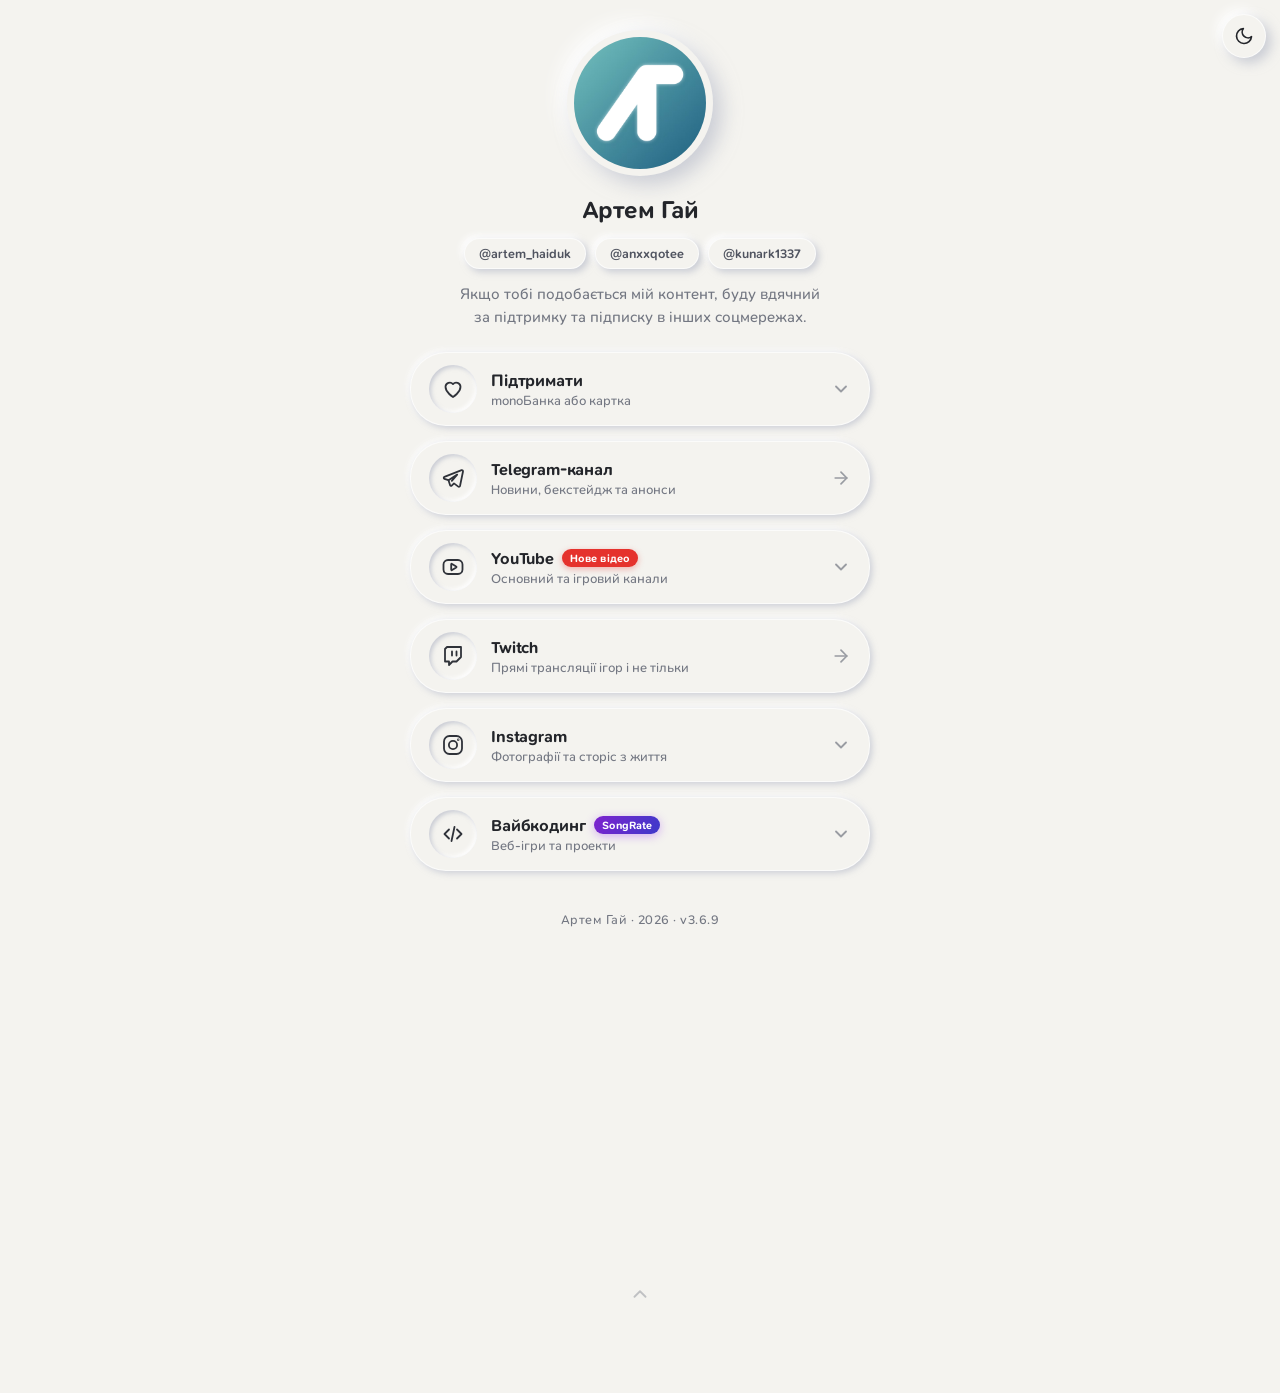
==== index.html @ 65841bfb "v3.6.9: on desktop the theme toggle sits fixed top-right (like the egg close button); HDR diagnostic" ====
<!DOCTYPE html>
<html lang="uk">
<head>
  <meta charset="UTF-8">
  <meta name="viewport" content="width=device-width, initial-scale=1.0, maximum-scale=1.0, user-scalable=no">
  <title>Артем Гай</title>
  <meta name="description" content="Відео, стріми, мемчики та вайбкодинг — YouTube, Telegram, Twitch та Instagram Артема Гая в одному місці.">
  <meta name="theme-color" content="#141517">
  <!-- Тема — до першого кадру: інакше браузер малює спершу системну тему, а потім плавно перемикає на очах -->
  <script>
    (function () {
      var r = document.documentElement, t = null;
      try { t = sessionStorage.getItem('user_manual_theme'); } catch (e) {}
      if (t !== 'light' && t !== 'dark' && t !== 'aqua') t = matchMedia('(prefers-color-scheme: dark)').matches ? 'dark' : 'light';
      r.setAttribute('data-theme', t);
      r.classList.add('is-preload');
      // Переходи між темами вмикаємо лише після перших кадрів
      addEventListener('load', function () { requestAnimationFrame(function () { requestAnimationFrame(function () { r.classList.remove('is-preload'); }); }); });
    })();
  </script>

  <!-- Передогляд посилання (Telegram, Discord, Viber, Facebook, X тощо) -->
  <meta property="og:type" content="website">
  <meta property="og:site_name" content="haiduk.top">
  <meta property="og:locale" content="uk_UA">
  <meta property="og:url" content="https://haiduk.top/">
  <meta property="og:title" content="Артем Гай">
  <meta property="og:description" content="Відео, стріми, мемчики та вайбкодинг — усі мої соцмережі в одному місці.">
  <meta property="og:image" content="https://haiduk.top/img/og-preview.jpg">
  <meta property="og:image:secure_url" content="https://haiduk.top/img/og-preview.jpg">
  <meta property="og:image:type" content="image/jpeg">
  <meta property="og:image:width" content="1200">
  <meta property="og:image:height" content="630">
  <meta property="og:image:alt" content="Артем Гай — YouTube, Telegram, Twitch, Instagram">
  <meta name="twitter:card" content="summary_large_image">
  <meta name="twitter:title" content="Артем Гай">
  <meta name="twitter:description" content="Відео, стріми, мемчики та вайбкодинг — усі мої соцмережі в одному місці.">
  <meta name="twitter:image" content="https://haiduk.top/img/og-preview.jpg">
  <link rel="canonical" href="https://haiduk.top/">
  <script type="application/ld+json">
  {
    "@context": "https://schema.org",
    "@type": "Person",
    "name": "Артем Гай",
    "alternateName": ["Artem Haiduk", "Кунарк", "kunark1337", "anxxqotee"],
    "url": "https://haiduk.top/",
    "image": "https://haiduk.top/img/og-preview.jpg",
    "sameAs": [
      "https://youtube.com/@artem_haiduk",
      "https://t.me/kunark1337",
      "https://twitch.tv/kunark1337",
      "https://instagram.com/anxxqotee999"
    ]
  }
  </script>
  <!-- Іконка на вкладці браузера (Favicon) -->
  <link rel="icon" type="image/png" href="img/favicon.png">
  <link rel="apple-touch-icon" href="img/favicon.png">
  <link rel="preload" href="fonts/sn-pro.woff2" as="font" type="font/woff2" crossorigin>

  <!-- Застосовуємо збережену тему ще до відмальовки, щоб не було "блимання" -->
  <script>
    (function () {
      try {
        var saved = sessionStorage.getItem('user_manual_theme');
        if (saved === 'light' || saved === 'dark' || saved === 'aqua') {
          document.documentElement.setAttribute('data-theme', saved);
        }
      } catch (e) {}
    })();
  </script>

  <style>
    /* Підключення шрифту */
    @font-face {
      font-family: 'SN Pro';
      src: url('fonts/sn-pro.woff2') format('woff2'), url('fonts/sn-pro.ttf') format('truetype');
      font-weight: 100 900;
      font-display: block;
    }

    @font-face {
      font-family: 'Caveat Duk';
      src: url('fonts/caveat-duk.woff2') format('woff2');
      font-weight: 600;
      font-display: block;
    }

    :root {
      /* Поверхні інтерфейсу пасхалки (у темі Aqua — непрозорі) */
      --egg-surface: var(--bg);
      --egg-pressed-bg: var(--text);
      --egg-pressed-fg: var(--bg);
      /* Плавні криві для всіх анімацій */
      --ease-smooth: cubic-bezier(0.22, 1, 0.36, 1);
      --ease-spring: cubic-bezier(0.34, 1.45, 0.64, 1);
      --ease-soft: cubic-bezier(0.4, 0, 0.2, 1);
      --bg: #f4f3ef;
      --text: #23252a;
      --subtext: #737782;
      --shadow-light: #ffffff;
      --shadow-dark: rgba(166, 171, 189, 0.55);
      --card-border: rgba(255, 255, 255, 0.7);
      --icon-bg: #eceae3;
      --icon-fill: #2f3239;
      --tag-bg: #f4f3ef;
      --tag-text: #505460;
      --sub-card-bg: #eceae3;
      --sub-card-hover: #ffffff;
      --copied-bg: #2b824c;
      --copied-text: #ffffff;
      --copied-badge-bg: rgba(255, 255, 255, 0.25);
    }

    @media (prefers-color-scheme: dark) {
      :root:not([data-theme="light"]):not([data-theme="aqua"]) {
        --bg: #141517;
        --text: #f0f1f4;
        --subtext: #8d929f;
        --shadow-light: rgba(255, 255, 255, 0.05);
        --shadow-dark: rgba(0, 0, 0, 0.85);
        --card-border: rgba(255, 255, 255, 0.04);
        --icon-bg: #1a1c1f;
        --icon-fill: #e6e8ee;
        --tag-bg: #141517;
        --tag-text: #a4a9b8;
        --sub-card-bg: #191b1e;
        --sub-card-hover: #22252a;
        --copied-bg: #1e6b3b;
        --copied-text: #ffffff;
        --copied-badge-bg: rgba(255, 255, 255, 0.2);
      }
    }

    [data-theme="dark"] {
      --bg: #141517;
      --text: #f0f1f4;
      --subtext: #8d929f;
      --shadow-light: rgba(255, 255, 255, 0.05);
      --shadow-dark: rgba(0, 0, 0, 0.85);
      --card-border: rgba(255, 255, 255, 0.04);
      --icon-bg: #1a1c1f;
      --icon-fill: #e6e8ee;
      --tag-bg: #141517;
      --tag-text: #a4a9b8;
      --sub-card-bg: #191b1e;
      --sub-card-hover: #22252a;
      --copied-bg: #1e6b3b;
      --copied-text: #ffffff;
      --copied-badge-bg: rgba(255, 255, 255, 0.2);
    }

    [data-theme="light"] {
      --bg: #f4f3ef;
      --text: #23252a;
      --subtext: #737782;
      --shadow-light: #ffffff;
      --shadow-dark: rgba(166, 171, 189, 0.55);
      --card-border: rgba(255, 255, 255, 0.7);
      --icon-bg: #eceae3;
      --icon-fill: #2f3239;
      --tag-bg: #f4f3ef;
      --tag-text: #505460;
      --sub-card-bg: #eceae3;
      --sub-card-hover: #ffffff;
      --copied-bg: #2b824c;
      --copied-text: #ffffff;
      --copied-badge-bg: rgba(255, 255, 255, 0.25);
    }

    /* Тема Aqua */
    [data-theme="aqua"] {
      --bg: transparent;
      --text: #ffffff;
      --subtext: rgba(255, 255, 255, 0.82);
      --shadow-light: rgba(255, 255, 255, 0.22);
      --shadow-dark: rgba(10, 32, 45, 0.55);
      --card-border: rgba(255, 255, 255, 0.35);
      --icon-bg: rgba(255, 255, 255, 0.16);
      --icon-fill: #ffffff;
      --tag-bg: rgba(255, 255, 255, 0.16);
      --tag-text: #ffffff;
      --sub-card-bg: rgba(255, 255, 255, 0.12);
      --sub-card-hover: rgba(255, 255, 255, 0.24);
      --copied-bg: #197278;
      --copied-text: #ffffff;
      --copied-badge-bg: rgba(255, 255, 255, 0.25);
      --egg-surface: rgba(18, 62, 84, 0.94);
      --egg-pressed-bg: #ffffff;
      --egg-pressed-fg: #16425b;
    }

    body {
      background-color: var(--bg);
      color: var(--text);
      font-family: 'SN Pro', -apple-system, BlinkMacSystemFont, "Segoe UI", Roboto, sans-serif;
      min-height: 100vh;
      display: flex;
      flex-direction: column;
      align-items: center;
      padding: 16px 18px 60px;
      overflow-x: hidden;
      position: relative;
    }

    /* Градієнт Aqua — окремий шар, що плавно проявляється (градієнт сам по собі не анімується) */
    body::before {
      content: "";
      position: fixed;
      top: -20vh;
      left: 0;
      right: 0;
      bottom: -20vh;
      z-index: -1;
      pointer-events: none;
      background: linear-gradient(135deg, #16425b 0%, #216383 38%, #3f8f97 70%, #71bfbc 100%);
      background-size: 260% 260%;
      animation: aquaGradientFlow 14s ease infinite alternate;
      opacity: 0;
      transition: opacity 0.7s cubic-bezier(0.25, 1, 0.5, 1);
    }

    [data-theme="aqua"] body {
      /* не прозорий — інакше на мить просвітить білий фон браузера */
      background-color: #1f5a74;
    }

    [data-theme="aqua"] body::before {
      opacity: 1;
      /* Без безкінечного переливання: воно змушувало перераховувати розмиття всіх карток щокадру */
      animation: none;
      background-position: 30% 40%;
    }

    /* ===== Aqua: Frosted Glass замість неоморфізму ===== */
    /* Подвійні "опуклі" тіні перетворюються на одну м'яку тінь під склом */
    [data-theme="aqua"] {
      --shadow-light: rgba(255, 255, 255, 0);
      --shadow-dark: rgba(6, 28, 46, 0.22);
      --glass-sheen: linear-gradient(160deg, rgba(255, 255, 255, 0.30) 0%, rgba(255, 255, 255, 0.10) 32%, rgba(255, 255, 255, 0.04) 62%, rgba(255, 255, 255, 0.14) 100%);
      --glass-rim: linear-gradient(155deg, rgba(255, 255, 255, 0.85) 0%, rgba(255, 255, 255, 0.18) 28%, rgba(255, 255, 255, 0.06) 55%, rgba(255, 255, 255, 0.22) 80%, rgba(255, 255, 255, 0.55) 100%);
    }

    /* Оптимізація: розмиття (найдорожча частина) — лише на зовнішніх елементах, один фільтр без saturate/brightness,
       менший радіус; дрібні елементи всередині карток — просто напівпрозорі (розмиття всередині розмиття дуже дороге) */
    [data-theme="aqua"] .link-card,
    [data-theme="aqua"] .theme-toggle,
    [data-theme="aqua"] .username-badge,
    [data-theme="aqua"] .nested-btn:not([class*="is-highlight"]),
    [data-theme="aqua"] .link-icon-box,
    [data-theme="aqua"] .nested-btn-badge {
      background-color: rgba(255, 255, 255, 0.10) !important;
      background-image: var(--glass-sheen);
      border-color: transparent !important;
      outline-color: transparent !important;
    }

    [data-theme="aqua"] .link-card,
    [data-theme="aqua"] .theme-toggle,
    [data-theme="aqua"] .username-badge {
      backdrop-filter: blur(12px);
      -webkit-backdrop-filter: blur(12px);
    }

    [data-theme="aqua"] .nested-btn-badge,
    [data-theme="aqua"] .nested-btn:not([class*="is-highlight"]) {
      background-color: rgba(255, 255, 255, 0.14) !important;
    }

    /* Іконка — того ж кольору, що й скло картки (форму дають лише тіні) */
    [data-theme="aqua"] .link-icon-box {
      background-color: transparent !important;
      background-image: none;
    }

    [data-theme="aqua"] .username-badge {
      position: relative;
    }

    /* Світлий обідок по краю скла: яскравий згори-зліва, гасне до середини, відблиск знизу-справа */
    [data-theme="aqua"] .link-card::after,
    [data-theme="aqua"] .theme-toggle::after,
    [data-theme="aqua"] .username-badge::after,
    [data-theme="aqua"] .nested-btn:not([class*="is-highlight"])::after,
    [data-theme="aqua"] .link-icon-box::after {
      content: "";
      position: absolute;
      inset: 0;
      border-radius: inherit;
      padding: 1.2px;
      background: var(--glass-rim);
      -webkit-mask: linear-gradient(#000 0 0) content-box, linear-gradient(#000 0 0);
      -webkit-mask-composite: xor;
      mask: linear-gradient(#000 0 0) content-box exclude, linear-gradient(#000 0 0);
      pointer-events: none;
      z-index: 2;
    }

    /* М'яке внутрішнє світіння скла */
    [data-theme="aqua"] .link-card {
      box-shadow:
        0 10px 30px -6px rgba(6, 28, 46, 0.35),
        inset 0 1px 12px rgba(255, 255, 255, 0.10) !important;
    }

    [data-theme="aqua"] .link-card.is-elevated,
    [data-theme="aqua"] .link-card.is-open {
      box-shadow:
        0 16px 38px -8px rgba(6, 28, 46, 0.45),
        inset 0 1px 16px rgba(255, 255, 255, 0.16) !important;
    }

    @media (hover: hover) and (pointer: fine) {
      [data-theme="aqua"] .link-card:hover {
        background-color: rgba(255, 255, 255, 0.14) !important;
      }
    }

    /* Зображення під градієнтом Aqua (35%) */
    .aqua-bg-image {
      position: fixed;
      top: -20vh;
      left: 0;
      right: 0;
      bottom: -20vh;
      z-index: -1;
      pointer-events: none;
      background-position: 62% center;   /* на телефоні в кадр потрапляє стіл з монітором */
      background-size: cover;
      background-repeat: no-repeat;
      opacity: 0;
      transition: opacity 0.7s cubic-bezier(0.25, 1, 0.5, 1);
      will-change: transform;
    }

    [data-theme="aqua"] .aqua-bg-image.is-loaded {
      opacity: 0.35;
    }

    /* Прибираємо підкладку навколо логотипу в темі Aqua */
    [data-theme="aqua"] .avatar-wrapper {
      background: transparent !important;
      box-shadow: none !important;
      border-color: transparent !important;
    }

    [data-theme="aqua"] .avatar-inner {
      background: transparent !important;
    }

    /* Підкладка аватарки змінюється в такт з колом і лого */
    .avatar-wrapper,
    .avatar-inner {
      transition:
        background-color 0.7s cubic-bezier(0.25, 1, 0.5, 1),
        border-color 0.7s cubic-bezier(0.25, 1, 0.5, 1),
        box-shadow 0.7s cubic-bezier(0.25, 1, 0.5, 1) !important;
    }

    @keyframes aquaGradientFlow {
      0% { background-position: 0% 20%; }
      50% { background-position: 100% 80%; }
      100% { background-position: 20% 100%; }
    }

    /* Поки сторінка вантажиться — без переходів кольорів/прозорості (анімації появи працюють як завжди) */
    .is-preload *,
    .is-preload *::before,
    .is-preload *::after {
      transition: none !important;
    }

    /* Числові змінні, які браузер уміє плавно анімувати (глибина іконок) */
    @property --ib-in { syntax: '<number>'; inherits: false; initial-value: 1; }
    @property --ib-out { syntax: '<number>'; inherits: false; initial-value: 0; }

    * {
      box-sizing: border-box;
      margin: 0;
      padding: 0;
      -webkit-tap-highlight-color: transparent;
    }

    /* Текст на сайті не виділяється — окрім нікнеймів */
    body {
      -webkit-user-select: none;
      user-select: none;
      -webkit-touch-callout: none;
    }

    .username-badge,
    .username-badge * {
      -webkit-user-select: text;
      user-select: text;
      -webkit-touch-callout: default;
    }

    body, 
    .theme-toggle, 
    .avatar-wrapper, 
    .avatar-inner, 
    .profile-title, 
    .username-badge, 
    .profile-desc, 
    .link-card, 
    .link-icon-box, 
    .link-icon-masked,
    .link-title, 
    .link-subtitle, 
    .link-arrow, 
    .nested-btn,
    .nested-btn-badge,
    .nested-btn-right,
    .footer {
      transition: 
        color 0.4s cubic-bezier(0.25, 1, 0.5, 1),
        background-color 0.4s cubic-bezier(0.25, 1, 0.5, 1),
        outline-color 0.4s cubic-bezier(0.25, 1, 0.5, 1),
        border-color 0.4s cubic-bezier(0.25, 1, 0.5, 1),
        box-shadow 0.4s cubic-bezier(0.25, 1, 0.5, 1);
    }

    button, input, select, textarea {
      font-family: inherit;
    }

    @media (hover: hover) and (pointer: fine) {
      /* Системний курсор (зокрема "рука" Windows) не показуємо ніде — є свій */
      *, *::before, *::after {
        cursor: none !important;
      }
    }

    #rayCanvas {
      position: fixed;
      top: 0;
      left: 0;
      width: 100vw;
      height: 100vh;
      pointer-events: none;
      z-index: 9999;
    }

    .container {
      width: 100%;
      max-width: 460px;
      display: flex;
      flex-direction: column;
      align-items: center;
      position: relative;
      padding-top: 6px;
      z-index: 2;
    }

    /* Поява блоків */
    .theme-toggle,
    .avatar-wrapper,
    .profile-title,
    .username-badge,
    .profile-desc,
    .link-item-wrapper,
    .footer {
      opacity: 0;
    }

    .container.ready .theme-toggle {
      animation: revealUp 0.8s cubic-bezier(0.16, 1, 0.3, 1) forwards;
      animation-delay: 0.05s;
    }

    .container.ready .avatar-wrapper {
      animation: revealZoom 0.9s cubic-bezier(0.16, 1, 0.3, 1) forwards;
      animation-delay: 0.15s;
    }

    .container.ready .profile-title {
      animation: revealUp 0.8s cubic-bezier(0.16, 1, 0.3, 1) forwards;
      animation-delay: 0.28s;
    }

    .container.ready .username-badge {
      animation: revealUp 0.8s cubic-bezier(0.16, 1, 0.3, 1) forwards;
      animation-delay: calc(0.34s + var(--i, 0) * 0.06s);
    }

    .container.ready .profile-desc {
      animation: revealUp 0.8s cubic-bezier(0.16, 1, 0.3, 1) forwards;
      animation-delay: 0.52s;
    }

    .container.ready .link-item-wrapper {
      animation: revealUp 0.8s cubic-bezier(0.16, 1, 0.3, 1) forwards;
      animation-delay: calc(0.58s + var(--i, 0) * 0.07s);
    }

    /* Aqua: скло не розмивається, поки предок напівпрозорий — тому з'являється сама картка,
       а не її обгортка (інакше матовість "вмикається" стрибком наприкінці появи) */
    [data-theme="aqua"] .link-item-wrapper,
    [data-theme="aqua"] .container.ready .link-item-wrapper {
      opacity: 1;
      animation: none;
    }

    [data-theme="aqua"] .link-card {
      opacity: 0;
    }

    [data-theme="aqua"] .container.ready .link-card {
      animation: glassReveal 0.8s cubic-bezier(0.16, 1, 0.3, 1) forwards;
      animation-delay: calc(0.58s + var(--i, 0) * 0.07s);
    }

    /* Після першої появи — анімації вимкнено (інакше зміна теми програє їх знову) */
    .container.intro-done .link-item-wrapper,
    .container.intro-done .link-card {
      opacity: 1 !important;
    }

    .container.intro-done .link-item-wrapper,
    body:not(.is-disco) .container.intro-done .link-card {
      animation: none !important;
      translate: none;
    }

    @keyframes glassReveal {
      from { opacity: 0; translate: 0 22px; }
      to { opacity: 1; translate: 0 0; }
    }

    .container.ready .footer {
      animation: revealUp 0.8s cubic-bezier(0.16, 1, 0.3, 1) forwards;
      animation-delay: 1.05s;
    }

    /* Після появи знімаємо анімацію, інакше вона "з'їдає" transform
       і ефект натискання (scale) на кнопках не працює */
    .container .is-revealed {
      opacity: 1 !important;
      animation: none !important;
    }

    /* Кнопка зміни теми */
    .theme-toggle {
      position: absolute;
      top: 6px;
      right: 4px;
      z-index: 10;
      background: var(--bg);
      border: 1px solid var(--card-border);
      outline: none;
      width: 42px;
      height: 42px;
      border-radius: 50%;
      display: flex;
      align-items: center;
      justify-content: center;
      color: var(--text);
      box-shadow: 
        5px 5px 12px var(--shadow-dark),
        -5px -5px 12px var(--shadow-light);
      transform: scale(1);
    }

    /* На ПК — у правому верхньому куті вікна, там само, де кнопка закриття пасхалки */
    @media (hover: hover) and (pointer: fine) {
      .theme-toggle {
        position: fixed;
        top: calc(14px + env(safe-area-inset-top, 0px));
        right: 14px;
        width: 44px;
        height: 44px;
      }
    }

    .theme-toggle:active {
      box-shadow: 
        inset 3px 3px 6px var(--shadow-dark),
        inset -3px -3px 6px var(--shadow-light) !important;
      transform: scale(0.96);
    }

    .theme-toggle svg {
      width: 20px;
      height: 20px;
      stroke: currentColor;
      fill: none;
      stroke-width: 2;
      stroke-linecap: round;
      stroke-linejoin: round;
    }

    /* Аватар */
    .avatar-wrapper {
      position: relative;
      width: 146px;
      height: 146px;
      border-radius: 50%;
      background: var(--bg);
      padding: 7px;
      box-shadow: 
        8px 8px 20px var(--shadow-dark),
        -8px -8px 20px var(--shadow-light);
      margin-top: 8px;
      margin-bottom: 18px;
      user-select: none;
      display: flex;
      align-items: center;
      justify-content: center;
    }

    .avatar-inner {
      width: 132px;
      height: 132px;
      border-radius: 50%;
      overflow: hidden;
      position: relative;
      background: var(--icon-bg);
      display: flex;
      align-items: center;
      justify-content: center;
    }

    .avatar-img {
      position: absolute;
      top: 0;
      left: 0;
      width: 100%;
      height: 100%;
      object-fit: cover;
      display: block;
      transform: none !important;
      will-change: opacity, filter;
    }

    /* Аватар зібраний з двох шарів: бірюзове коло + лого.
       Теми лише плавно міняють прозорість кола і колір лого — без накладання різних картинок. */
    .avatar-bg {
      z-index: 1;
      opacity: 1;
      transition: opacity 0.7s cubic-bezier(0.25, 1, 0.5, 1);
    }

    .avatar-mark {
      z-index: 2;
      filter: brightness(1);
      transition: filter 0.7s cubic-bezier(0.25, 1, 0.5, 1);
    }

    @media (prefers-color-scheme: dark) {
      :root:not([data-theme]) .avatar-mark { filter: brightness(0.1); }
    }

    :root[data-theme="dark"] .avatar-mark { filter: brightness(0.1); }
    :root[data-theme="aqua"] .avatar-bg { opacity: 0; }

    .avatar-placeholder-svg {
      width: 54px;
      height: 54px;
      stroke: var(--subtext);
      fill: none;
      stroke-width: 1.6;
    }

    /* Інфо профілю */
    .profile-info {
      text-align: center;
      margin-bottom: 24px;
      width: 100%;
      padding: 0 10px;
    }

    /* Для гостей з Telegram: синьою ручкою дописується "дук :)" */
    .profile-title .ink-anchor {
      position: relative;
      display: inline-block;
    }

    .ink-note {
      position: absolute;
      left: 100%;
      top: 50%;
      overflow: visible;
      pointer-events: none;
      transform: translate(1px, -46%) rotate(-5deg);
      transform-origin: left center;
      --ink: #1e4fd8;
    }

    [data-theme="dark"] .ink-note { --ink: #5b86ff; }
    [data-theme="aqua"] .ink-note { --ink: #0b2a9e; }

    .ink-note text {
      font-family: 'Caveat Duk', cursive;
      font-weight: 600;
      fill: var(--ink);
    }

    .ink-note .ink-stroke {
      fill: none;
      stroke: #fff;
      stroke-linecap: round;
      stroke-dasharray: 1;
      stroke-dashoffset: 1;
      visibility: hidden;
      animation: inkStroke var(--d, 200ms) cubic-bezier(0.45, 0.05, 0.4, 1) forwards;
    }

    @keyframes inkStroke {
      from { stroke-dashoffset: 1; visibility: visible; }
      to { stroke-dashoffset: 0; visibility: visible; }
    }

    .profile-title {
      font-size: 1.5rem;
      font-weight: 700;
      letter-spacing: -0.02em;
      margin-bottom: 12px;
    }

    .usernames-group {
      display: flex;
      justify-content: center;
      align-items: center;
      flex-wrap: wrap;
      gap: 9px;
      margin-bottom: 14px;
    }

    .username-badge {
      display: inline-flex;
      align-items: center;
      gap: 6px;
      font-size: 0.8rem;
      font-weight: 600;
      color: var(--tag-text);
      background: var(--tag-bg);
      text-decoration: none;
      padding: 6px 14px;
      border-radius: 9999px;
      border: 1px solid var(--card-border);
      box-shadow: 
        3px 3px 7px var(--shadow-dark),
        -3px -3px 7px var(--shadow-light);
    }

    .username-badge,
    .theme-toggle {
      transition: 
        transform 0.6s var(--ease-spring),
        box-shadow 0.6s var(--ease-smooth),
        color 0.4s var(--ease-soft),
        background-color 0.4s var(--ease-soft),
        border-color 0.4s var(--ease-soft);
    }

    .theme-toggle svg {
      transition: transform 0.7s var(--ease-spring);
    }

    @media (hover: hover) and (pointer: fine) {
      .username-badge:hover {
        transform: translateY(-2px);
        box-shadow: 
          5px 6px 12px var(--shadow-dark),
          -4px -4px 10px var(--shadow-light);
      }
      .theme-toggle:hover {
        transform: translateY(-2px);
      }
      .theme-toggle:hover svg {
        transform: rotate(-18deg) scale(1.08);
      }
    }

    .username-badge:active {
      transform: scale(0.96);
      box-shadow: 
        inset 2px 2px 4px var(--shadow-dark),
        inset -2px -2px 4px var(--shadow-light) !important;
    }

    .profile-desc {
      font-size: 0.94rem;
      font-weight: 400;
      line-height: 1.5;
      color: var(--subtext);
      max-width: 360px;
      margin: 0 auto;
    }

    /* Список кнопок */
    .links-list {
      width: 100%;
      display: flex;
      flex-direction: column;
      gap: 15px;
    }

    .link-item-wrapper {
      width: 100%;
    }

    /* ОСНОВНА КНОПКА */
    .link-card {
      width: 100%;
      display: flex;
      flex-direction: column;
      padding: 12px 18px;
      border-radius: 36px;
      background: var(--bg);
      text-decoration: none;
      color: inherit;
      position: relative;
      border: 1px solid var(--card-border);
      user-select: none;
      overflow: hidden;
      transform: translate3d(0, 0, 0);
      backface-visibility: hidden;
      
      box-shadow: 
        2px 2px 6px var(--shadow-dark),
        -2px -2px 6px var(--shadow-light);

      transition: 
        transform 0.7s var(--ease-smooth),
        box-shadow 0.7s var(--ease-smooth),
        border-color 0.6s var(--ease-soft),
        background-color 0.6s var(--ease-soft);
      will-change: transform, box-shadow;
    }

    /* Натискання — м'яке "втискання" картки */
    .link-card:not(.is-open):active,
    .link-card.is-open .link-main-row:active .link-icon-box {
      transition-duration: 0.18s;
    }

    .link-card:not(.is-open):active {
      transform: translateY(0) scale(0.985) !important;
      box-shadow: 
        1px 1px 3px var(--shadow-dark),
        -1px -1px 3px var(--shadow-light) !important;
    }

    .link-main-row {
      width: 100%;
      display: flex;
      align-items: center;
      outline: none;
    }

    .link-card:focus-visible,
    .link-main-row:focus-visible,
    .nested-btn:focus-visible,
    .username-badge:focus-visible,
    .theme-toggle:focus-visible,
    .insta-preview-card:focus-visible {
      outline: 2px solid var(--subtext);
      outline-offset: 3px;
    }

    .link-icon-box {
      width: 48px;
      height: 48px;
      min-width: 48px;
      border-radius: 50%;
      background: var(--bg);   /* той самий колір, що й у кнопки — іконка "видавлена" з неї */
      display: flex;
      align-items: center;
      justify-content: center;
      margin-right: 14px;
      position: relative;
      overflow: hidden;
      transform: translate3d(0, 0, 0) scale(1);

      /* Глибина іконки — дві окремі величини: --ib-in (наскільки втиснута) і --ib-out (наскільки висунута).
         Вони змінюються ПО ЧЕРЗІ: спершу зникає ямка, кнопка стає врівень, і лише тоді з'являється випуклість
         (а при поверненні — навпаки). */
      --ib-in: 1;
      --ib-out: 0;
      box-shadow:
        inset calc(2px * var(--ib-in)) calc(2px * var(--ib-in)) calc(4px * var(--ib-in)) var(--shadow-dark),
        inset calc(-2px * var(--ib-in)) calc(-2px * var(--ib-in)) calc(4px * var(--ib-in)) var(--shadow-light),
        calc(3px * var(--ib-out)) calc(4px * var(--ib-out)) calc(9px * var(--ib-out)) var(--shadow-dark),
        calc(-3px * var(--ib-out)) calc(-3px * var(--ib-out)) calc(8px * var(--ib-out)) var(--shadow-light);
      /* Без збільшення: випуклість дають лише тіні */
      transform: translate3d(0, 0, 0);

      /* Повернення: спершу ховається випуклість, потім проступає ямка */
      transition:
        --ib-out 0.12s cubic-bezier(0.55, 0, 1, 0.45),
        --ib-in 0.14s cubic-bezier(0, 0.55, 0.45, 1) 0.12s,
        background-color 0.6s var(--ease-soft);
      will-change: transform, box-shadow;
    }

    .link-icon-masked {
      width: 24px;
      height: 24px;
      background-color: var(--icon-fill);
      -webkit-mask-size: contain;
      mask-size: contain;
      -webkit-mask-position: center;
      mask-position: center;
      -webkit-mask-repeat: no-repeat;
      mask-repeat: no-repeat;
      display: block;
      transform: translate3d(0, 0, 0);
      transition: 
        transform 0.8s var(--ease-spring),
        background-color 0.6s var(--ease-soft);
    }

    .link-content {
      display: flex;
      flex-direction: column;
      flex-grow: 1;
      min-width: 0;
    }

    .link-title {
      font-size: 1.02rem;
      font-weight: 700;
      color: var(--text);
      white-space: nowrap;
      overflow: hidden;
      text-overflow: ellipsis;
      letter-spacing: -0.01em;
    }

    .link-subtitle {
      font-size: 0.82rem;
      font-weight: 400;
      color: var(--subtext);
      margin-top: 1px;
      white-space: nowrap;
      overflow: hidden;
      text-overflow: ellipsis;
    }

    .link-arrow {
      width: 20px;
      height: 20px;
      margin-left: 10px;
      color: var(--subtext);
      opacity: 0.7;
      transition: transform 0.7s var(--ease-spring), opacity 0.5s var(--ease-soft), color 0.6s var(--ease-soft);
      flex-shrink: 0;
    }

    /* Випуклий стан на телефоні під час гортання */
    .link-card.is-elevated {
      transform: translateY(-2px);
      border-color: rgba(255, 255, 255, 0.25);
      box-shadow: 
        9px 11px 24px var(--shadow-dark),
        -9px -11px 24px var(--shadow-light);
    }

    .link-card.is-elevated .link-icon-masked {
      transform: scale(1.08) rotate(-6deg);
    }

    .link-card.is-elevated .link-icon-box {
      --ib-in: 0;
      --ib-out: 1;
      /* Виринання: спершу зникає ямка, потім з'являється випуклість */
      transition:
        --ib-in 0.12s cubic-bezier(0.55, 0, 1, 0.45),
        --ib-out 0.14s cubic-bezier(0, 0.55, 0.45, 1) 0.12s,
        background-color 0.6s var(--ease-soft);
    }

    .link-card.is-elevated .link-arrow {
      opacity: 1;
      transform: translateX(3px);
    }

    .link-card.is-elevated .link-subtitle {
      color: var(--text);
    }

    /* Hover на ПК */
    @media (hover: hover) and (pointer: fine) {
      .link-card:not(.is-open):hover {
        transform: translateY(-3px);
        border-color: rgba(255, 255, 255, 0.25);
        box-shadow: 
          8px 10px 22px var(--shadow-dark),
          -8px -10px 22px var(--shadow-light);
      }
      .link-card:not(.is-open):hover .link-icon-masked {
        transform: scale(1.1) rotate(-7deg);
      }
      .link-card:hover .link-subtitle {
        color: var(--text);
      }
      .link-card:not(.is-open):hover .link-icon-box {
        --ib-in: 0;
        --ib-out: 1;
        transition:
          --ib-in 0.12s cubic-bezier(0.55, 0, 1, 0.45),
          --ib-out 0.14s cubic-bezier(0, 0.55, 0.45, 1) 0.12s,
          background-color 0.6s var(--ease-soft);
      }
      .link-card:not(.is-open):hover .link-arrow {
        opacity: 1;
        transform: translateX(3px);
      }
    }

    /* Стан розкритої кнопки */
    .link-card.is-open {
      border-color: rgba(255, 255, 255, 0.28);
      box-shadow: 
        7px 9px 20px var(--shadow-dark),
        -7px -9px 20px var(--shadow-light);
      transform: translateY(-1px);
    }


    .link-card.is-open .link-arrow {
      transform: rotate(180deg) !important;
      opacity: 1;
    }

    /* ВНУТРІШНІЙ БЛОК */
    .inner-tray {
      display: grid;
      grid-template-rows: 0fr;
      transition: grid-template-rows 0.6s var(--ease-smooth);
      width: 100%;
      transform: translate3d(0, 0, 0);
      backface-visibility: hidden;
      will-change: grid-template-rows;
    }

    .link-card.is-open .inner-tray {
      grid-template-rows: 1fr;
    }

    .inner-tray-content {
      overflow: hidden;
      display: flex;
      flex-direction: column;
      gap: 10px;
      padding: 0 10px;
      transition: padding-top 0.6s var(--ease-smooth), padding-bottom 0.6s var(--ease-smooth);
      transform: translate3d(0, 0, 0);
      backface-visibility: hidden;
    }

    .link-card.is-open .inner-tray-content {
      padding: 14px 10px 14px;
    }

    /* Кнопки не стискаються, поки картка розкривається (інакше підсвічена з overflow:hidden сплющується) */
    .inner-tray-content > * {
      flex-shrink: 0;
    }

    /* МЕНШІ КНОПКИ */
    .nested-btn {
      width: 100%;
      display: flex;
      align-items: center;
      justify-content: space-between;
      gap: 10px;
      padding: 10px 16px;
      border-radius: 20px;
      background-color: var(--sub-card-bg);
      border: none !important;
      outline: 1px solid var(--card-border);
      outline-offset: -1px;
      color: var(--text);
      text-decoration: none;
      font-size: 0.88rem;
      font-weight: 600;
      transform: translate3d(0, -10px, 0);
      backface-visibility: hidden;
      will-change: transform, opacity;
      
      box-shadow: 
        2px 2px 5px var(--shadow-dark),
        -2px -2px 5px var(--shadow-light);

      opacity: 0;
      transition: 
        transform 0.55s var(--ease-smooth),
        opacity 0.4s var(--ease-soft),
        background-color 0.4s var(--ease-soft),
        outline-color 0.4s var(--ease-soft),
        box-shadow 0.5s var(--ease-smooth) !important;
    }

    .link-card.is-open .nested-btn {
      opacity: 1;
      transform: translate3d(0, 0, 0);
      transition-delay: calc(0.06s + var(--n, 0) * 0.06s), calc(0.06s + var(--n, 0) * 0.06s), 0s, 0s, 0s !important;
    }

    @media (hover: hover) and (pointer: fine) {
      .nested-btn:hover {
        transform: translate3d(0, -2px, 0) !important;
        transition-delay: 0s !important;
        background-color: var(--sub-card-hover) !important;
        outline-color: rgba(255, 255, 255, 0.45);
        box-shadow: 
          3px 4px 10px var(--shadow-dark),
          -3px -4px 10px var(--shadow-light) !important;
      }
      .nested-btn:hover .nested-btn-right {
        color: var(--text);
      }
      .nested-btn:hover .nested-btn-badge {
        outline-color: rgba(255, 255, 255, 0.5);
      }
    }

    .nested-btn:active {
      transform: translate3d(0, 0, 0) scale(0.98) !important;
      outline-color: var(--card-border);
      box-shadow: 
        inset 2px 2px 5px var(--shadow-dark),
        inset -2px -2px 5px var(--shadow-light) !important;
      transition: transform 0.15s var(--ease-soft), box-shadow 0.15s var(--ease-soft) !important;
    }

    .nested-action-icon {
      transition: transform 0.5s var(--ease-spring), stroke 0.3s ease;
    }

    @media (hover: hover) and (pointer: fine) {
      .nested-btn:hover .nested-action-icon {
        transform: translate(2px, -2px);
      }
    }

    .nested-btn-left {
      display: flex;
      align-items: center;
      gap: 8px;
    }

    .nested-btn-badge {
      font-size: 0.72rem;
      padding: 2px 7px;
      border-radius: 10px;
      background-color: var(--tag-bg);
      color: var(--subtext);
      font-weight: 500;
      border: none !important;
      outline: 1px solid var(--card-border);
      outline-offset: -1px;
      transition: outline-color 0.3s ease, color 0.3s ease, background-color 0.3s ease;
    }

    /* Плашка "Нове відео" */
    .link-title-row {
      display: flex;
      align-items: center;
      gap: 8px;
      min-width: 0;
    }

    .new-pill {
      flex-shrink: 0;
      font-size: 0.68rem;
      font-weight: 700;
      line-height: 1;
      padding: 4px 8px;
      border-radius: 10px;
      background-color: #e5322d;
      color: #ffffff;
      letter-spacing: 0.01em;
      white-space: nowrap;
      box-shadow: 0 2px 6px rgba(229, 50, 45, 0.35);
      transition: opacity 0.4s var(--ease-soft), transform 0.6s var(--ease-spring);
      animation: pillGlow 2.6s var(--ease-soft) infinite;
    }

    @keyframes pillGlow {
      0%, 100% { box-shadow: 0 2px 6px rgba(229, 50, 45, 0.35), 0 0 0 0 rgba(229, 50, 45, 0.35); }
      50% { box-shadow: 0 2px 6px rgba(229, 50, 45, 0.35), 0 0 0 5px rgba(229, 50, 45, 0); }
    }

    .link-card .nested-btn .new-pill {
      transform: scale(0.6);
      opacity: 0;
    }

    .link-card.is-open .nested-btn .new-pill {
      transform: scale(1);
      opacity: 1;
      transition-delay: 0.25s;
    }

    /* Всередині — стікер у куті кнопки, щоб не ламати рядок */
    .nested-btn {
      position: relative;
    }

    .nested-btn .new-pill {
      position: absolute;
      top: -7px;
      right: 14px;
      font-size: 0.64rem;
      padding: 3px 7px;
    }

    /* Фіолетова плашка (SongRate) — градієнт, що переливається */
    .new-pill.is-purple {
      background: linear-gradient(120deg, #7e22ce, #4338ca, #a21caf, #7e22ce);
      background-size: 300% 100%;
      box-shadow: 0 2px 10px rgba(168, 85, 247, 0.45);
      animation: purpleFlow 4s linear infinite, purpleGlow 2.6s var(--ease-soft) infinite;
    }

    @keyframes purpleFlow {
      to { background-position: 300% 0; }
    }

    @keyframes purpleGlow {
      0%, 100% { box-shadow: 0 2px 10px rgba(168, 85, 247, 0.45), 0 0 0 0 rgba(168, 85, 247, 0.4); }
      50% { box-shadow: 0 2px 10px rgba(168, 85, 247, 0.45), 0 0 0 5px rgba(168, 85, 247, 0); }
    }

    /* Підсвічена кнопка у відкритій картці (SongRate — фіолетова, Основний канал — червона).
       Світіння компактне, щоб уміщалося у відступи картки і не обрізалось. */
    .nested-btn.is-highlight-purple {
      --hl-1: rgba(107, 33, 168, 0.88);
      --hl-2: rgba(55, 48, 163, 0.86);
      --hl-3: rgba(134, 25, 143, 0.88);
      --hl-line: rgba(192, 132, 252, 0.8);
      --hl-glow: rgba(168, 85, 247, 0.7);
    }

    .nested-btn.is-highlight-red {
      --hl-1: rgba(153, 27, 27, 0.88);
      --hl-2: rgba(159, 18, 57, 0.86);
      --hl-3: rgba(154, 52, 18, 0.88);
      --hl-line: rgba(252, 165, 165, 0.8);
      --hl-glow: rgba(239, 68, 68, 0.7);
    }

    .nested-btn.is-highlight-purple,
    .nested-btn.is-highlight-red {
      position: relative;
      isolation: isolate;
      overflow: hidden;
    }

    .nested-btn.is-highlight-purple::before,
    .nested-btn.is-highlight-red::before {
      content: "";
      position: absolute;
      inset: 0;
      z-index: -1;
      border-radius: inherit;
      background: linear-gradient(120deg, var(--hl-1), var(--hl-2), var(--hl-3), var(--hl-1));
      background-size: 300% 100%;
      opacity: 0;
      /* З'являється разом з самою кнопкою (та сама затримка і тривалість), а не окремим кроком */
      transition: opacity 0.55s var(--ease-smooth);
      animation: purpleFlow 5s linear infinite;
    }

    .link-card.is-open .nested-btn.is-highlight-purple::before,
    .link-card.is-open .nested-btn.is-highlight-red::before {
      transition-delay: calc(0.06s + var(--n, 0) * 0.06s);
    }

    .link-card.is-open .nested-btn.is-highlight-purple::before,
    .link-card.is-open .nested-btn.is-highlight-red::before {
      opacity: 1;
    }

    .link-card.is-open .nested-btn.is-highlight-purple,
    .link-card.is-open .nested-btn.is-highlight-red {
      outline-color: var(--hl-line) !important;
      color: #fff;
      animation: hlGlow 2.8s var(--ease-soft) 0.6s infinite;
    }

    .link-card.is-open .nested-btn.is-highlight-purple .nested-btn-badge,
    .link-card.is-open .nested-btn.is-highlight-red .nested-btn-badge {
      background-color: rgba(255, 255, 255, 0.18);
      color: #fff;
      outline-color: rgba(255, 255, 255, 0.35);
    }

    .link-card.is-open .nested-btn.is-highlight-purple .nested-btn-right,
    .link-card.is-open .nested-btn.is-highlight-red .nested-btn-right {
      color: rgba(255, 255, 255, 0.9);
    }

    /* Зовнішнє сяйво не ширше ~8px (вміщається у відступ), плюс внутрішнє */
    @keyframes hlGlow {
      0%, 100% { box-shadow: 0 0 6px -1px var(--hl-glow), inset 0 0 10px rgba(255, 255, 255, 0.06); }
      50% { box-shadow: 0 0 10px 0 var(--hl-glow), inset 0 0 18px rgba(255, 255, 255, 0.16); }
    }

    /* На закритій картці плашка видна, при відкритті переїжджає всередину */
    .link-card.is-open .link-main-row .new-pill {
      opacity: 0;
      transform: scale(0.85);
    }

    .nested-btn-right {
      font-size: 0.78rem;
      color: var(--subtext);
      display: flex;
      align-items: center;
      gap: 6px;
      transition: color 0.3s ease;
    }

    .nested-action-icon {
      width: 14px;
      height: 14px;
      stroke: currentColor;
      fill: none;
      stroke-width: 2;
      stroke-linecap: round;
      stroke-linejoin: round;
      flex-shrink: 0;
      display: inline-block;
      vertical-align: middle;
    }

    /* Стан скопійовано */
    .nested-btn.copied {
      background-color: var(--copied-bg) !important;
      color: var(--copied-text) !important;
      outline-color: transparent !important;
      box-shadow: 2px 2px 6px var(--shadow-dark) !important;
    }

    .nested-btn.copied .nested-btn-badge {
      background-color: var(--copied-badge-bg) !important;
      color: #ffffff !important;
      outline-color: rgba(255, 255, 255, 0.3) !important;
    }

    .nested-btn.copied .nested-btn-right {
      color: #ffffff !important;
    }

    .nested-btn.copied .nested-action-icon {
      stroke: #ffffff !important;
    }

    /* Галерея Instagram: без обрізання тіней та підйому */
    .insta-gallery-grid {
      display: grid;
      grid-template-columns: repeat(3, 1fr);
      gap: 10px;
      width: 100%;
      padding: 4px 6px 8px; /* Запас для вільного розсіювання тіней */
      box-sizing: border-box;
    }

    .insta-preview-card {
      position: relative;
      aspect-ratio: 1 / 1;
      border-radius: 18px;
      overflow: hidden;
      background: var(--sub-card-bg);
      border: 1px solid var(--card-border);
      box-shadow: 
        2px 2px 6px var(--shadow-dark),
        -2px -2px 6px var(--shadow-light);
      display: block;
      text-decoration: none;
      transform: translate3d(0, -6px, 0);
      opacity: 0;
      transition: 
        transform 0.6s var(--ease-smooth),
        box-shadow 0.6s var(--ease-smooth),
        border-color 0.5s var(--ease-soft),
        opacity 0.45s var(--ease-soft);
    }

    .link-card.is-open .insta-preview-card {
      transform: translate3d(0, 0, 0);
      opacity: 1;
    }

    .link-card.is-open .insta-preview-card:nth-child(1) { transition-delay: 0.06s; }
    .link-card.is-open .insta-preview-card:nth-child(2) { transition-delay: 0.12s; }
    .link-card.is-open .insta-preview-card:nth-child(3) { transition-delay: 0.18s; }
    .link-card.is-open .insta-preview-card:hover { transition-delay: 0s; }

    .insta-preview-img {
      width: 100%;
      height: 100%;
      object-fit: cover;
      display: block;
      transition: transform 0.9s var(--ease-smooth);
      color-interpolation-filters: sRGB;
    }

    @media (hover: hover) and (pointer: fine) {
      .insta-preview-card:hover {
        transform: translate3d(0, -2px, 0) !important;
        border-color: rgba(255, 255, 255, 0.5) !important;
        box-shadow: 
          3px 5px 12px var(--shadow-dark),
          -3px -5px 12px var(--shadow-light) !important;
      }
      .insta-preview-card:hover .insta-preview-img {
        transform: scale(1.08);
      }
    }

    .insta-profile-btn {
      width: 100%;
      margin-top: 2px;
    }

    .footer {
      margin-top: 40px;
      font-size: 0.8rem;
      color: var(--subtext);
      letter-spacing: 0.04em;
      text-align: center;
    }

    /* ПАСХАЛКА: потягни пальцем угору в самому низу сторінки */
    .easter-spacer {
      width: 100%;
      min-height: 45vh;
      display: flex;
      align-items: flex-end;
      justify-content: center;
      padding-bottom: calc(28px + env(safe-area-inset-bottom, 0px));
      pointer-events: none;
      user-select: none;
    }

    /* Ледь помітна стрілочка-підказка без тексту */
    .easter-chevron {
      width: 22px;
      height: 22px;
      stroke: var(--subtext);
      fill: none;
      stroke-width: 2;
      stroke-linecap: round;
      stroke-linejoin: round;
      opacity: 0.4;
      animation: chevronNudge 2.4s var(--ease-soft) infinite;
    }

    @keyframes chevronNudge {
      0%, 60%, 100% { transform: translateY(0); }
      30% { transform: translateY(-6px); }
    }

    /* Кільце прогресу — фіксоване, тож сторінка під ним не смикається */
    .pull-ring {
      position: fixed;
      left: 50%;
      bottom: calc(36px + env(safe-area-inset-bottom, 0px));
      width: 68px;
      height: 68px;
      margin-left: -34px;
      border-radius: 50%;
      background: var(--egg-surface);
      box-shadow: 
        5px 5px 14px var(--shadow-dark),
        -5px -5px 14px var(--shadow-light);
      display: flex;
      align-items: center;
      justify-content: center;
      z-index: 50;
      pointer-events: none;
      opacity: 0;
      transform: translateY(30px) scale(0.6);
      transition: opacity 0.35s var(--ease-soft), transform 0.5s var(--ease-spring);
    }

    .pull-ring.is-dragging {
      transition: none;
    }

    .pull-ring-svg {
      position: absolute;
      inset: 0;
      width: 100%;
      height: 100%;
      transform: rotate(-90deg);
    }

    .pull-ring-track {
      fill: none;
      stroke: var(--subtext);
      stroke-width: 2.2;
      stroke-dasharray: 3 5;
      stroke-linecap: round;
      opacity: 0.55;
    }

    .pull-ring-fill {
      fill: none;
      stroke: var(--text);
      stroke-width: 3.2;
      stroke-linecap: round;
    }

    .pull-ring-arrow {
      width: 22px;
      height: 22px;
      stroke: var(--text);
      fill: none;
      stroke-width: 2.2;
      stroke-linecap: round;
      stroke-linejoin: round;
      position: relative;
    }

    .pull-ring.is-done {
      animation: ringPop 0.45s var(--ease-spring) forwards;
    }

    @keyframes ringPop {
      0%   { opacity: 1; transform: scale(1); }
      40%  { opacity: 1; transform: scale(1.25); }
      100% { opacity: 0; transform: scale(0.4); }
    }

    /* Шар з картинкою поверх сторінки */
    .easter-overlay {
      position: fixed;
      inset: 0;
      z-index: 9000;
      display: flex;
      align-items: center;
      justify-content: center;
      padding: 24px 18px;
      background: rgba(0, 0, 0, 0.45);
      backdrop-filter: blur(10px);
      -webkit-backdrop-filter: blur(10px);
      opacity: 0;
      visibility: hidden;
      transition: opacity 0.35s var(--ease-soft), visibility 0s linear 0.35s;
    }

    .easter-overlay.is-open {
      opacity: 1;
      visibility: visible;
      transition: opacity 0.35s var(--ease-soft), visibility 0s;
    }

    .easter-overlay {
      flex-direction: column;
      gap: 22px;
    }

    /* Бульбашка з фразою з тг-каналу */
    .easter-quote {
      position: relative;
      max-width: min(420px, 100%);
      min-height: 1px;
      padding: 12px 18px;
      border-radius: 22px;
      background: var(--egg-surface);
      color: var(--text);
      font-size: 1rem;
      font-weight: 700;
      line-height: 1.35;
      text-align: center;
      overflow-wrap: anywhere;
      border: 1px solid var(--card-border);
      box-shadow: 
        6px 8px 20px rgba(0, 0, 0, 0.35),
        -3px -3px 10px var(--shadow-light);
      opacity: 0;
      transform: translateY(14px) scale(0.6);
      transform-origin: 50% 100%;
      transition: opacity 0.25s var(--ease-soft), transform 0.3s var(--ease-smooth);
      pointer-events: none;
      z-index: 3;
    }

    [data-theme="aqua"] .easter-quote,
    [data-theme="aqua"] .egg3d-toggle,
    [data-theme="aqua"] .egg-trophies-card,
    [data-theme="aqua"] .egg-toast {
      backdrop-filter: blur(14px);
      -webkit-backdrop-filter: blur(14px);
    }

    /* Хвостик бульбашки */
    .easter-quote::after {
      content: "";
      position: absolute;
      left: 50%;
      bottom: -8px;
      width: 16px;
      height: 16px;
      margin-left: -8px;
      background: var(--egg-surface);
      border-right: 1px solid var(--card-border);
      border-bottom: 1px solid var(--card-border);
      transform: rotate(45deg);
      border-bottom-right-radius: 4px;
    }

    .easter-quote.is-shown {
      opacity: 1;
      animation: quotePop 0.55s var(--ease-spring) both;
    }

    @keyframes quotePop {
      0%   { opacity: 0; transform: translateY(14px) scale(0.5, 0.3); }
      45%  { opacity: 1; transform: translateY(-4px) scale(1.12, 0.9); }
      70%  { transform: translateY(0) scale(0.95, 1.06); }
      100% { opacity: 1; transform: translateY(0) scale(1); }
    }

    /* ===== 3D-РЕЖИМ ПАСХАЛКИ ===== */
    /* 3D-режим (WebGL): полотно на весь екран під фразою та кнопкою */
    .egg3d-canvas {
      position: fixed;
      inset: 0;
      width: 100vw;
      height: 100vh;
      z-index: 1;
      opacity: 0;
      visibility: hidden;
      touch-action: none;
      transition: opacity 0.3s var(--ease-soft), visibility 0s linear 0.3s;
    }

    .easter-overlay.is-3d .egg3d-canvas {
      opacity: 1;
      visibility: visible;
      transition: opacity 0.3s var(--ease-soft), visibility 0s;
    }

    .easter-overlay.is-3d .easter-bounce {
      visibility: hidden;
    }

    .egg3d-toggle.is-loading svg {
      animation: eggSpin 0.8s linear infinite;
    }

    @keyframes eggSpin {
      to { transform: rotate(360deg); }
    }

    .egg3d-toggle {
      position: relative;
      z-index: 3;
      display: inline-flex;
      align-items: center;
      gap: 8px;
      padding: 10px 18px;
      border-radius: 9999px;
      border: 1px solid var(--card-border);
      background: var(--egg-surface);
      color: var(--text);
      font-size: 0.9rem;
      font-weight: 700;
      letter-spacing: 0.02em;
      box-shadow: 
        5px 5px 14px rgba(0, 0, 0, 0.35),
        -3px -3px 10px var(--shadow-light);
      transition: transform 0.5s var(--ease-spring), box-shadow 0.4s var(--ease-smooth), background-color 0.4s var(--ease-soft), color 0.4s var(--ease-soft);
    }

    .egg3d-toggle svg {
      width: 18px;
      height: 18px;
      fill: none;
      stroke: currentColor;
      stroke-width: 1.8;
      stroke-linecap: round;
      stroke-linejoin: round;
      transition: transform 0.8s var(--ease-spring);
    }

    .egg3d-toggle[aria-pressed="true"] {
      background: var(--egg-pressed-bg);
      color: var(--egg-pressed-fg);
    }

    #egg3dToggle[aria-pressed="true"] svg {
      transform: rotate(180deg);
    }

    .egg3d-toggle:active {
      transform: scale(0.94);
    }

    .easter-bounce {
      position: relative;
      z-index: 1;
      width: 100%;
      max-width: 460px;
      opacity: 0;
      transform-origin: 50% 100%;
    }

    /* Смішна поява: вилітає, розплющується, витягується і трясеться як желе */
    .easter-overlay.is-open .easter-bounce {
      opacity: 1;
      animation: easterBoing 1.4s cubic-bezier(0.3, 0.7, 0.4, 1) both;
    }

    @keyframes easterBoing {
      0%   { opacity: 0; transform: translateY(120px) scale(0.3, 1.6); }
      22%  { opacity: 1; transform: translateY(-30px) scale(0.75, 1.35); }
      36%  { transform: translateY(0) scale(1.45, 0.55); }
      50%  { transform: translateY(-12px) scale(0.8, 1.25); }
      63%  { transform: translateY(0) scale(1.18, 0.86); }
      75%  { transform: scale(0.93, 1.08) rotate(-2deg); }
      86%  { transform: scale(1.04, 0.97) rotate(1.5deg); }
      100% { opacity: 1; transform: scale(1, 1) rotate(0); }
    }

    .easter-img {
      touch-action: none;
      will-change: transform;
      -webkit-user-drag: none;
      user-select: none;
      width: 100%;
      height: auto;
      display: block;
      border-radius: 28px;
      border: 1px solid var(--card-border);
      box-shadow: 
        8px 10px 22px var(--shadow-dark),
        -8px -10px 22px var(--shadow-light);
    }

    /* ===== РОЗВАГИ ПАСХАЛКИ ===== */
    .easter-puff,
    .easter-fly {
      transform-origin: 50% 50%;
    }

    .easter-fly {
      will-change: transform;
    }

    /* Під час польоту картка над кнопками і фразою */
    .easter-overlay.is-throwing .easter-bounce {
      z-index: 4;
    }

    /* Надування: дрижить сильніше з кожним рівнем */
    .easter-puff.is-inflating {
      animation: puffTremble 0.12s linear infinite;
      transition: scale 0.25s cubic-bezier(0.34, 1.6, 0.64, 1), filter 0.25s ease;
    }

    .easter-puff {
      transition: scale 0.5s var(--ease-spring), filter 0.5s ease;
    }

    @keyframes puffTremble {
      0%   { translate: 0 0; }
      25%  { translate: var(--amp, 0px) calc(var(--amp, 0px) * -0.6); }
      50%  { translate: calc(var(--amp, 0px) * -1) calc(var(--amp, 0px) * 0.8); }
      75%  { translate: calc(var(--amp, 0px) * 0.7) var(--amp, 0px); }
      100% { translate: 0 0; }
    }

    .easter-puff.is-popping {
      animation: puffPop 0.32s cubic-bezier(0.5, 0, 0.75, 0) forwards;
    }

    @keyframes puffPop {
      0%   { scale: var(--s, 1.8); opacity: 1; }
      35%  { scale: calc(var(--s, 1.8) * 1.22); opacity: 1; }
      100% { scale: 0.05; opacity: 0; }
    }

    .easter-puff.is-reforming {
      animation: puffReform 0.9s cubic-bezier(0.3, 0.7, 0.4, 1) both;
    }

    @keyframes puffReform {
      0%   { scale: 0.1; opacity: 0; }
      35%  { scale: 1.25 0.75; opacity: 1; }
      55%  { scale: 0.85 1.18; }
      75%  { scale: 1.07 0.94; }
      100% { scale: 1; opacity: 1; }
    }

    /* Спалах вибуху */
    .egg-flash {
      position: fixed;
      inset: 0;
      z-index: 5;
      pointer-events: none;
      opacity: 0;
      background: radial-gradient(circle at 50% 50%, rgba(255, 245, 200, 0.95), rgba(255, 150, 40, 0.55) 35%, rgba(255, 60, 0, 0) 70%);
    }

    .egg-flash.is-boom {
      animation: eggFlash 0.7s ease-out forwards;
    }

    @keyframes eggFlash {
      0% { opacity: 0; scale: 0.4; }
      12% { opacity: 1; scale: 1.1; }
      100% { opacity: 0; scale: 1.6; }
    }

    /* Струс екрана від вибуху */
    .easter-overlay.is-boom {
      animation: eggBoomShake 0.55s linear;
    }

    @keyframes eggBoomShake {
      0%, 100% { translate: 0 0; }
      10% { translate: -14px 8px; }
      20% { translate: 12px -10px; }
      30% { translate: -10px -6px; }
      40% { translate: 9px 9px; }
      55% { translate: -6px 4px; }
      70% { translate: 4px -3px; }
      85% { translate: -2px 2px; }
    }

    /* Кнопка "Кидання" вимкнена в 3D */
    .easter-overlay.is-3d .egg-launch {
      opacity: 0.4;
      pointer-events: none;
    }

    /* Секрет: глітч-режим */
    body.is-glitch .container {
      animation: glitchJitter 0.12s steps(2) infinite;
    }

    body.is-glitch .profile-title,
    body.is-glitch .link-title {
      text-shadow: 2px 0 #ff2d6f, -2px 0 #22e1ff;
    }

    body.is-glitch {
      animation: glitchHue 0.6s steps(3) infinite;
    }

    @keyframes glitchJitter {
      0% { translate: 0 0; }
      50% { translate: -3px 1px; }
      100% { translate: 2px -1px; }
    }

    @keyframes glitchHue {
      0% { filter: none; }
      33% { filter: hue-rotate(90deg) saturate(1.6); }
      66% { filter: invert(0.08) hue-rotate(-60deg); }
      100% { filter: none; }
    }

    /* Секрет: дискотека */
    body.is-disco .link-card {
      animation: discoCard 0.5s ease-in-out infinite alternate;
    }

    body.is-disco .link-item-wrapper:nth-child(odd) .link-card {
      animation-delay: 0.25s;
    }

    /* Фільтр не на body: інакше "приклеєні" до екрана фон і фото Aqua починають їздити разом зі сторінкою */
    :root:not([data-theme="aqua"]) body.is-disco #mainContainer,   /* в Aqua фільтр на вмісті вимкнув би скло */
    body.is-disco::before,
    body.is-disco .aqua-bg-image {
      animation: discoBg 1.2s linear infinite;
    }

    @keyframes discoCard {
      from { translate: 0 0; rotate: -1.5deg; box-shadow: 0 0 22px #ff3bd4; }
      to { translate: 0 -6px; rotate: 1.5deg; box-shadow: 0 0 22px #3bf0ff; }
    }

    @keyframes discoBg {
      from { filter: hue-rotate(0deg) saturate(1.4); }
      to { filter: hue-rotate(360deg) saturate(1.4); }
    }

    /* Кнопка виходу з пасхалки (справа зверху) */
    .egg-close {
      position: fixed;
      top: calc(14px + env(safe-area-inset-top, 0px));
      right: 14px;
      z-index: 7;
      width: 44px;
      height: 44px;
      border-radius: 50%;
      display: flex;
      align-items: center;
      justify-content: center;
      border: 1px solid var(--card-border);
      background: var(--egg-surface);
      color: var(--text);
      box-shadow: 4px 4px 12px rgba(0, 0, 0, 0.35), -3px -3px 10px var(--shadow-light);
      transition: transform 0.5s var(--ease-spring), box-shadow 0.4s var(--ease-smooth);
    }

    [data-theme="aqua"] .egg-close {
      backdrop-filter: blur(14px);
      -webkit-backdrop-filter: blur(14px);
    }

    .egg-close svg {
      width: 20px;
      height: 20px;
      fill: none;
      stroke: currentColor;
      stroke-width: 2.4;
      stroke-linecap: round;
      transition: transform 0.6s var(--ease-spring);
    }

    .egg-close:active {
      transform: scale(0.9);
    }

    @media (hover: hover) and (pointer: fine) {
      .egg-close:hover svg {
        transform: rotate(90deg);
      }
    }

    /* Кнопки під картинкою */
    /* Кнопки і лічильник — внизу екрана */
    .egg-actions {
      position: fixed;
      left: 50%;
      bottom: calc(46px + env(safe-area-inset-bottom, 0px));
      translate: -50% 0;
      z-index: 3;
      display: flex;
      gap: 10px;
      justify-content: center;
      width: max-content;
      max-width: calc(100vw - 24px);
    }

    .egg-trophy-btn.is-bump {
      animation: trophyBump 0.6s var(--ease-spring);
    }

    @keyframes trophyBump {
      0% { scale: 1; }
      30% { scale: 1.3; rotate: -8deg; }
      60% { scale: 0.95; rotate: 4deg; }
      100% { scale: 1; rotate: 0deg; }
    }

    /* Лічильник для всіх відвідувачів */
    .egg-counter {
      position: fixed;
      left: 0;
      right: 0;
      bottom: calc(16px + env(safe-area-inset-bottom, 0px));
      z-index: 3;
      font-size: 0.8rem;
      font-weight: 600;
      color: rgba(255, 255, 255, 0.85);
      text-align: center;
      text-shadow: 0 1px 6px rgba(0, 0, 0, 0.5);
      pointer-events: none;
    }

    .egg-counter b {
      display: inline-block;
      color: #ffe14d;
      font-variant-numeric: tabular-nums;
    }

    .egg-counter b.is-bump {
      animation: trophyBump 0.45s var(--ease-spring);
    }

    /* Список досягнень */
    .egg-trophies {
      position: fixed;
      inset: 0;
      z-index: 6;
      display: flex;
      align-items: center;
      justify-content: center;
      padding: 24px 16px;
      background: rgba(0, 0, 0, 0.35);
    }

    .egg-trophies[hidden] {
      display: none;
    }

    .egg-trophies-card {
      width: 100%;
      max-width: 420px;
      max-height: 80vh;
      display: flex;
      flex-direction: column;
      border-radius: 28px;
      background: var(--egg-surface);
      color: var(--text);
      border: 1px solid var(--card-border);
      box-shadow: 0 20px 50px rgba(0, 0, 0, 0.45);
      overflow: hidden;
      animation: quotePop 0.5s var(--ease-spring) both;
    }

    .egg-trophies-head {
      display: flex;
      align-items: center;
      justify-content: space-between;
      padding: 16px 18px 10px;
      font-size: 1.1rem;
      font-weight: 800;
    }

    .egg-trophies-close {
      width: 34px;
      height: 34px;
      border-radius: 50%;
      border: 1px solid var(--card-border);
      background: var(--sub-card-bg);
      color: var(--text);
      font-size: 0.9rem;
    }

    .egg-trophies-list {
      overflow-y: auto;
      padding: 4px 12px 16px;
      display: flex;
      flex-direction: column;
      gap: 8px;
    }

    .egg-trophy {
      display: flex;
      align-items: center;
      gap: 12px;
      padding: 10px 12px;
      border-radius: 18px;
      background: var(--sub-card-bg);
      border: 1px solid var(--card-border);
    }

    /* Значок досягнення — золотий кружечок з векторною іконкою */
    .egg-trophy-emoji,
    .egg-toast-emoji {
      width: 40px;
      height: 40px;
      border-radius: 50%;
      display: flex;
      align-items: center;
      justify-content: center;
      flex-shrink: 0;
      color: #3a2400;
      background: linear-gradient(135deg, #ffe27a, #f5a524);
      box-shadow: 0 4px 12px rgba(245, 165, 36, 0.35), inset 0 1px 0 rgba(255, 255, 255, 0.6);
    }

    .egg-trophy-emoji .ic,
    .egg-toast-emoji .ic {
      width: 21px;
      height: 21px;
    }

    .egg-trophy.is-locked .egg-trophy-emoji {
      color: var(--subtext);
      background: var(--sub-card-bg);
      box-shadow: inset 0 0 0 1px var(--card-border);
    }

    /* Векторні іконки на кнопках */
    .egg3d-toggle .ic {
      width: 18px;
      height: 18px;
      flex-shrink: 0;
    }

    .egg-trophies-close {
      display: flex;
      align-items: center;
      justify-content: center;
    }

    .egg-trophies-close .ic {
      width: 16px;
      height: 16px;
    }

    .egg-trophy-title {
      font-size: 0.9rem;
      font-weight: 700;
    }

    .egg-trophy-desc {
      font-size: 0.78rem;
      color: var(--subtext);
      margin-top: 2px;
    }

    .egg-trophy.is-locked {
      opacity: 0.55;
    }



    /* Сповіщення про досягнення */
    /* Пасхалка відкрита: сайт під нею ховається (не мерехтить крізь розмиття) і не гортається */
    #mainContainer {
      transition: opacity 0.35s cubic-bezier(0.25, 1, 0.5, 1);
    }

    .egg-open #mainContainer {
      opacity: 0;
    }

    .egg-open,
    .egg-open body {
      overflow: hidden !important;
      overscroll-behavior: none;
    }

    .easter-overlay {
      overscroll-behavior: contain;
    }

    /* Сайт після вибуху: все лежить купою, нічого не працює */
    .site-wrecked,
    .site-wrecked body {
      overflow: hidden !important;
      touch-action: none;
      overscroll-behavior: none;
    }

    .site-wrecked .easter-spacer {
      visibility: hidden;
    }

    .site-wrecked #mainContainer .wreck-body {
      touch-action: none;
      z-index: 1;
    }

    .site-wrecked #mainContainer .wreck-body.is-grabbed {
      z-index: 5;
    }

    .wreck-flash {
      position: fixed;
      inset: 0;
      z-index: 9400;
      pointer-events: none;
      background: radial-gradient(circle at 50% 50%, #fff 0%, #ffe9a8 30%, rgba(255, 140, 40, 0.6) 60%, rgba(255, 80, 0, 0) 100%);
      animation: wreckFlash 0.6s ease-out forwards;
    }

    @keyframes wreckFlash {
      0% { opacity: 1; }
      100% { opacity: 0; }
    }

    .wreck-crack {
      position: absolute;
      inset: 0;
      z-index: 5;
      pointer-events: none;
      border-radius: inherit;
      background-size: 100% 100%;
      animation: wreckCrackIn 0.25s ease-out both;
    }

    @keyframes wreckCrackIn {
      from { opacity: 0; }
      to { opacity: 1; }
    }

    .is-wrecked {
      filter: saturate(0.6) brightness(0.92);
    }

    .wreck-restart {
      position: fixed;
      top: calc(18px + env(safe-area-inset-top, 0px));
      left: 50%;
      z-index: 9500;
      display: inline-flex;
      align-items: center;
      gap: 8px;
      padding: 10px 18px;
      border-radius: 999px;
      border: 1px solid var(--card-border);
      background: var(--egg-surface, var(--bg));
      color: var(--text);
      font: inherit;
      font-size: 0.9rem;
      font-weight: 700;
      box-shadow: 0 10px 28px rgba(0, 0, 0, 0.35);
      translate: -50% 0;
      rotate: -3deg;
      white-space: nowrap;
      animation: wreckBtnIn 0.7s cubic-bezier(0.34, 1.4, 0.64, 1) both;
    }

    .wreck-restart svg {
      width: 18px;
      height: 18px;
    }

    @keyframes wreckBtnIn {
      from { opacity: 0; translate: -50% -30px; rotate: 8deg; }
      to { opacity: 1; translate: -50% 0; rotate: -3deg; }
    }

    .egg-toasts {
      position: fixed;
      top: calc(68px + env(safe-area-inset-top, 0px));
      left: 50%;
      z-index: 9600;
      width: min(380px, calc(100vw - 32px));
      translate: -50% 0;
      display: flex;
      flex-direction: column;
      gap: 8px;
      pointer-events: none;
    }

    .egg-toast {
      display: flex;
      align-items: center;
      gap: 12px;
      padding: 10px 14px;
      border-radius: 20px;
      background: var(--egg-surface);
      color: var(--text);
      border: 1px solid var(--card-border);
      box-shadow: 0 12px 30px rgba(0, 0, 0, 0.35);
      animation: toastIn 0.6s var(--ease-spring) both;
    }

    .egg-toast.is-leaving {
      animation: toastOut 0.35s var(--ease-soft) forwards;
    }

    @keyframes toastIn {
      0% { opacity: 0; translate: 0 -40px; scale: 0.8; }
      100% { opacity: 1; translate: 0 0; scale: 1; }
    }

    @keyframes toastOut {
      to { opacity: 0; translate: 0 -30px; scale: 0.9; }
    }

    .egg-toast-emoji {
      animation: trophyBump 0.8s var(--ease-spring) 0.2s;
    }

    .egg-toast-label {
      font-size: 0.7rem;
      font-weight: 700;
      letter-spacing: 0.06em;
      text-transform: uppercase;
      color: #e0a400;
    }

    .egg-toast-title {
      font-size: 0.9rem;
      font-weight: 700;
      line-height: 1.3;
    }

    /* Струсили телефон — плашки на головній підстрибують */
    body.is-shaken .link-card {
      animation: shakeHop 0.7s cubic-bezier(0.3, 0.7, 0.4, 1) both;
    }

    body.is-shaken .link-item-wrapper:nth-child(odd) .link-card {
      animation-name: shakeHopAlt;
    }

    @keyframes shakeHop {
      0%   { translate: 0 0; rotate: 0deg; }
      20%  { translate: -10px -14px; rotate: -3deg; }
      40%  { translate: 8px 4px; rotate: 2.5deg; }
      60%  { translate: -5px -4px; rotate: -1.5deg; }
      80%  { translate: 2px 1px; rotate: 0.6deg; }
      100% { translate: 0 0; rotate: 0deg; }
    }

    @keyframes shakeHopAlt {
      0%   { translate: 0 0; rotate: 0deg; }
      20%  { translate: 10px -10px; rotate: 3deg; }
      40%  { translate: -8px 5px; rotate: -2.5deg; }
      60%  { translate: 5px -3px; rotate: 1.5deg; }
      80%  { translate: -2px 1px; rotate: -0.6deg; }
      100% { translate: 0 0; rotate: 0deg; }
    }

    @media (prefers-reduced-motion: reduce) {
      *, *::before, *::after {
        animation-duration: 0.01ms !important;
        animation-iteration-count: 1 !important;
        transition-duration: 0.01ms !important;
        transition-delay: 0s !important;
      }
    }

    @keyframes revealUp {
      from {
        opacity: 0;
        transform: translateY(22px);
      }
      to {
        opacity: 1;
        transform: translateY(0);
      }
    }

    @keyframes revealZoom {
      from {
        opacity: 0;
        transform: scale(0.88);
      }
      to {
        opacity: 1;
        transform: scale(1);
      }
    }
  </style>
</head>
<body>

  <canvas id="rayCanvas"></canvas>

  <div class="container" id="mainContainer">
    <!-- Кнопка зміни теми (Light -> Dark -> Aqua) -->
    <button class="theme-toggle" id="themeBtn" aria-label="Змінити тему">
      <svg id="themeIcon" viewBox="0 0 24 24"></svg>
    </button>

    <!-- Аватар -->
    <div class="avatar-wrapper">
      <div class="avatar-inner">
        <img 
          src="img/logo-bg-sm.jpg" 
          alt="" 
          class="avatar-img avatar-bg"
          onerror="this.onerror=null; this.src='img/logo-bg.jpg';"
        >
        <img 
          src="img/logo-trn.webp" 
          alt="Logo" 
          class="avatar-img avatar-mark"
          onerror="if(this.dataset.f){this.onerror=null;this.style.display='none';document.getElementById('fallback-avatar').style.display='block';}else{this.dataset.f=1;this.src='img/logo-trn-sm.png';}"
        >
        <svg id="fallback-avatar" class="avatar-placeholder-svg" style="display: none;" viewBox="0 0 24 24">
          <path d="M20 21v-2a4 4 0 0 0-4-4H8a4 4 0 0 0-4 4v2"></path>
          <circle cx="12" cy="7" r="4"></circle>
        </svg>
      </div>
    </div>

    <!-- Блок профілю -->
    <div class="profile-info">
      <h1 class="profile-title" id="profileTitle"></h1>
      <div class="usernames-group" id="usernamesContainer"></div>
      <p class="profile-desc" id="profileDesc"></p>
    </div>

    <!-- Список кнопок -->
    <div class="links-list" id="linksContainer"></div>

    <div class="footer">
      <span id="footerText"></span>
    </div>

    <!-- Пасхалка: запас для гортання; в самому низу треба потягнути пальцем угору -->
    <div class="easter-spacer" aria-hidden="true">
      <svg class="easter-chevron" viewBox="0 0 24 24"><polyline points="6 15 12 9 18 15"></polyline></svg>
    </div>
  </div>

  <!-- Кільце прогресу та шар з картинкою (поза потоком сторінки) -->
  <div class="pull-ring" id="pullRing" aria-hidden="true">
    <svg class="pull-ring-svg" viewBox="0 0 68 68">
      <circle class="pull-ring-track" cx="34" cy="34" r="29"></circle>
      <circle class="pull-ring-fill" id="pullRingFill" cx="34" cy="34" r="29"></circle>
    </svg>
    <svg class="pull-ring-arrow" id="pullRingArrow" viewBox="0 0 24 24"><line x1="12" y1="19" x2="12" y2="5"></line><polyline points="5 12 12 5 19 12"></polyline></svg>
  </div>

  <div class="easter-overlay" id="easterOverlay" role="dialog" aria-label="Пасхалка" aria-hidden="true">
    <button type="button" class="egg-close" id="eggClose" aria-label="Закрити пасхалку">
      <svg viewBox="0 0 24 24"><line x1="6" y1="6" x2="18" y2="18"></line><line x1="18" y1="6" x2="6" y2="18"></line></svg>
    </button>
    <div class="easter-quote" id="easterQuote" aria-live="polite"></div>
    <div class="easter-bounce">
      <div class="easter-puff" id="easterPuff">
        <div class="easter-fly" id="easterFly">
          <img src="img/easter-egg.webp" alt="Пасхалка" class="easter-img" decoding="async" width="1349" height="600">
        </div>
      </div>
    </div>

    <canvas class="egg3d-canvas" id="egg3dCanvas" aria-hidden="true"></canvas>

    <div class="egg-actions">
      <button type="button" class="egg3d-toggle" id="egg3dToggle" aria-pressed="false">
        <svg viewBox="0 0 24 24"><path d="M12 2.8 20 7.3v9.4L12 21.2 4 16.7V7.3Z"></path><path d="M4 7.3l8 4.5 8-4.5M12 11.8v9.4"></path></svg>
        <span id="egg3dLabel">3D</span>
      </button>
      <button type="button" class="egg3d-toggle egg-launch" id="eggLaunchBtn" aria-pressed="false">
        <svg class="ic" viewBox="0 0 24 24" fill="none" stroke="currentColor" stroke-width="2" stroke-linecap="round" stroke-linejoin="round" aria-hidden="true"><path d="M22 2 11 13"/><path d="M22 2 15 22l-4-9-9-4Z"/></svg>
        <span id="eggLaunchLabel">Кидання</span>
      </button>
      <button type="button" class="egg3d-toggle egg-trophy-btn" id="eggTrophyBtn" aria-label="Досягнення">
        <svg class="ic" viewBox="0 0 24 24" fill="none" stroke="currentColor" stroke-width="2" stroke-linecap="round" stroke-linejoin="round" aria-hidden="true"><path d="M8 21h8M12 17v4M7 4h10v5a5 5 0 0 1-10 0Z"/><path d="M17 5h3a3 3 0 0 1-3 4M7 5H4a3 3 0 0 0 3 4"/></svg>
        <span id="eggTrophyCount">0</span>
      </button>
    </div>

    <div class="egg-counter" id="eggCounter" hidden></div>

    <div class="egg-flash" id="eggFlash" aria-hidden="true"></div>

    <div class="egg-trophies" id="eggTrophies" hidden>
      <div class="egg-trophies-card" role="dialog" aria-label="Досягнення">
        <div class="egg-trophies-head">
          <span>Досягнення</span>
          <button type="button" class="egg-trophies-close" id="eggTrophiesClose" aria-label="Закрити"><svg class="ic" viewBox="0 0 24 24" fill="none" stroke="currentColor" stroke-width="2" stroke-linecap="round" stroke-linejoin="round" aria-hidden="true"><path d="M6 6l12 12M18 6 6 18"/></svg></button>
        </div>
        <div class="egg-trophies-list" id="eggTrophiesList"></div>
      </div>
    </div>
  </div>

  <!-- Сповіщення про досягнення -->
  <div class="egg-toasts" id="eggToasts" aria-live="polite"></div>

  <script src="js/easter-phrases.js"></script>
  <script>
    // @ts-nocheck

    /* ==========================================================
       👇 ЄДИНИЙ БЛОК НАЛАШТУВАННЯ ТЕКСТІВ ТА ПОСИЛАНЬ 👇
    ========================================================== */
    // 🔢 Лічильник розтягувань у пасхалці (Supabase).
    //    url — Project URL, anonKey — "publishable" (або старий "anon public") ключ (Project Settings → API).
    //    Анонімний ключ публічний за задумом, його можна тримати тут. НІКОЛИ не вставляй сюди service_role!
    //    Якщо поля порожні — лічильник просто не показується.
    const SUPABASE_CONFIG = {
      url: 'https://uldidiwmyhojyjatpwud.supabase.co',
      anonKey: 'sb_publishable_92VCW9pqVze2MfwF3tRHIA_Bu5tYUto'
    };

    const PAGE_DATA = {
      name: "Артем Гай",
      description: "Якщо тобі подобається мій контент, буду вдячний за підтримку та підписку в інших соцмережах.",
      footer: "Артем Гай · 2026 · v3.6.9",
      // Картинка під градієнтом теми Aqua (прозорість 35%). Поклади файл за цим шляхом або вкажи null
      aquaBackgroundImage: "img/aqua-bg.webp",
      
      usernames: [
        { label: "@artem_haiduk", url: "https://youtube.com/@artem_haiduk" },
        { label: "@anxxqotee",    url: "https://t.me/anxxqotee" },
        { label: "@kunark1337",   url: "https://t.me/kunark1337" }
      ],

      cardNumber: "4874 1000 3829 6284",

      buttons: [
        // 1. ПІДТРИМАТИ
        {
          type: "expandable",
          title: "Підтримати",
          subtitle: "monoБанка або картка",
          icon: "img/donate.svg",
          nestedButtons: [
            {
              title: "monoБанка",
              badge: "Збір",
              url: "https://send.monobank.ua/jar/8DMBWmamae",
              actionText: "Відкрити",
              actionType: "external"
            },
            {
              title: "Карта",
              badge: "Номер",
              copyAction: true,
              actionText: "Скопіювати",
              actionType: "copy"
            }
          ]
        },

        // 2. Telegram-канал
        {
          type: "link",
          title: "Telegram-канал",
          subtitle: "Новини, бекстейдж та анонси",
          url: "https://t.me/kunark1337",
          icon: "img/telegram.svg"
        },

        // 3. YOUTUBE
        {
          type: "expandable",
          title: "YouTube",
          subtitle: "Основний та ігровий канали",
          icon: "img/youtube.svg",
          newLabel: "Нове відео", // плашка на закритій картці (прибрати рядок, щоб сховати)
          nestedButtons: [
            {
              title: "Основний канал",
              badge: "Великі відео",
              highlight: "red",           // кнопка плавно підсвічується, коли картку відкрито
              url: "https://youtube.com/@artem_haiduk",
              actionText: "Перейти",
              actionType: "external"
            },
            {
              title: "Ігровий канал",
              badge: "Кунарк",
              url: "https://youtube.com/@Кунарк",
              actionText: "Перейти",
              actionType: "external"
            }
          ]
        },

        // 4. Twitch
        {
          type: "link",
          title: "Twitch",
          subtitle: "Прямі трансляції ігор і не тільки",
          url: "https://twitch.tv/kunark1337",
          icon: "img/twitch.svg"
        },

        // 5. INSTAGRAM (з трьома HDR-прев'ю)
        {
          type: "instagram-gallery",
          title: "Instagram",
          subtitle: "Фотографії та сторіс з життя",
          icon: "img/instagram.svg",
          profileUrl: "https://instagram.com/anxxqotee999",
          photos: [
            // preview — легка звичайна версія (показується під час анімації відкриття),
            // image — Ultra HDR JPEG (підміняється, коли анімація скінчилась: на HDR-екранах світлі місця яскравіші)
            { 
              preview: "img/instagram/post4-sdr.webp",
              image: "img/instagram/post4-hdr.jpg", 
              position: "50% 72%",
              url: "https://instagram.com/anxxqotee999" 
            },
            { 
              preview: "img/instagram/post1-sdr.webp",
              image: "img/instagram/post1-hdr.jpg", 
              url: "https://instagram.com/anxxqotee999" 
            },
            { 
              preview: "img/instagram/post2-sdr.webp",
              image: "img/instagram/post2-hdr.jpg", 
              url: "https://instagram.com/anxxqotee999" 
            }
          ]
        },

        // 6. ІГРИ
        {
          type: "expandable",
          title: "Вайбкодинг",
          subtitle: "Веб-ігри та проекти",
          icon: "img/code.svg",
          newLabel: "SongRate",       // фіолетова плашка на закритій картці
          newStyle: "purple",
          nestedButtons: [
            {
              title: "Star Collector 2025",
              badge: "Стара гра",
              url: "https://anxkdqote.itch.io/star-collector",
              actionText: "Грати",
              actionType: "external"
            },
            {
              title: "Star Collector",
              badge: "Нова гра",
              url: "https://anxkdqote.itch.io/star-collector-2",
              actionText: "Грати",
              actionType: "external"
            },
            // SONG RATE (Оцінка музики)
            {
              title: "SongRate",
              badge: "Оцінка треків",
              highlight: "purple",        // кнопка плавно підсвічується, коли картку відкрито
              url: "SongRate/",
              actionText: "Відкрити",
              actionType: "external"
            }
          ]
        }
      ]
    };
    /* ========================================================== */

    const copySVG = `
      <svg class="nested-action-icon" viewBox="0 0 24 24">
        <rect x="9" y="9" width="12" height="12" rx="3.5"></rect>
        <path d="M5 15H4a2 2 0 0 1-2-2V4a2 2 0 0 1 2-2h9a2 2 0 0 1 2 2v1"></path>
      </svg>
    `;

    const checkSVG = `
      <svg class="nested-action-icon" viewBox="0 0 24 24">
        <polyline points="20 6 9 17 4 12"></polyline>
      </svg>
    `;

    const externalSVG = `
      <svg class="nested-action-icon" viewBox="0 0 24 24">
        <path d="M7 17L17 7"></path>
        <path d="M7 7h10v10"></path>
      </svg>
    `;

    // 1. Генерація DOM з PAGE_DATA
    document.getElementById('profileTitle').textContent = PAGE_DATA.name;

    // Фонова картинка для Aqua — показується лише якщо файл справді є
    if (PAGE_DATA.aquaBackgroundImage) {
      const bgEl = document.createElement('div');
      bgEl.className = 'aqua-bg-image';
      bgEl.setAttribute('aria-hidden', 'true');
      document.body.insertBefore(bgEl, document.body.firstChild);
      // Розмір фіксований: висота береться один раз і не "стрибає", коли на телефоні ховається/з'являється рядок адреси.
      // Перераховується лише при зміні ширини (поворот екрана).
      let H0 = 0, W0 = 0;
      const fixSize = () => {
        if (W0 === window.innerWidth && H0) return false;
        W0 = window.innerWidth;
        H0 = Math.max(window.innerHeight, document.documentElement.clientHeight);
        bgEl.style.top = `${-0.2 * H0}px`;
        bgEl.style.bottom = 'auto';
        bgEl.style.height = `${1.4 * H0}px`;
        return true;
      };
      fixSize();

      // Фото вантажимо лише коли вперше ввімкнули Aqua — в інших темах воно не потрібне
      let loadStarted = false;
      const loadPhoto = () => {
        if (loadStarted || document.documentElement.getAttribute('data-theme') !== 'aqua') return;
        loadStarted = true;
        const probe = new Image();
        probe.decoding = 'async';
        probe.onload = () => {
          bgEl.__img = probe;
          bgEl.style.backgroundImage = `url("${PAGE_DATA.aquaBackgroundImage}")`;
          bgEl.classList.add('is-loaded');
        };
        probe.src = PAGE_DATA.aquaBackgroundImage;
      };

      // Паралакс: фото рухається повільніше за сторінку (до ±15% висоти екрана)
      let pxTick = false;
      const parallax = () => {
        pxTick = false;
        loadPhoto();
        if (document.documentElement.getAttribute('data-theme') !== 'aqua') return;
        const max = Math.max(1, document.documentElement.scrollHeight - window.innerHeight);
        const prog = Math.min(1, Math.max(0, (window.scrollY || 0) / max));
        bgEl.style.transform = `translate3d(0, ${((0.5 - prog) * H0 * 0.3).toFixed(1)}px, 0)`;
      };
      window.addEventListener('scroll', () => { if (!pxTick) { pxTick = true; requestAnimationFrame(parallax); } }, { passive: true });
      window.addEventListener('resize', () => { fixSize(); parallax(); });
      new MutationObserver(parallax).observe(document.documentElement, { attributes: true, attributeFilter: ['data-theme'] });
      parallax();
    }

    // ---------- Плавне прокручування коліщатком миші (ПК) ----------
    // Сторінка доїжджає з інерцією, а не стрибає рядками. Тачпади й телефони не чіпаємо — там і так плавно.
    (function smoothWheel() {
      if (!window.matchMedia('(hover: hover) and (pointer: fine)').matches) return;
      if (window.matchMedia('(prefers-reduced-motion: reduce)').matches) return;
      let target = window.scrollY, current = window.scrollY, raf = null, ours = false;
      const maxY = () => Math.max(0, document.documentElement.scrollHeight - window.innerHeight);

      const canScrollInside = (el, dy) => {
        for (; el && el !== document.body && el !== document.documentElement; el = el.parentElement) {
          const cs = getComputedStyle(el);
          if (/(auto|scroll)/.test(cs.overflowY) && el.scrollHeight > el.clientHeight + 1) {
            if (dy > 0 ? el.scrollTop + el.clientHeight < el.scrollHeight - 1 : el.scrollTop > 0) return true;
          }
        }
        return false;
      };

      function tick() {
        current += (target - current) * 0.14;
        if (Math.abs(target - current) < 0.5) current = target;
        ours = true;
        window.scrollTo(0, current);
        raf = current === target ? null : requestAnimationFrame(tick);
      }

      window.addEventListener('wheel', (e) => {
        if (e.ctrlKey || e.defaultPrevented) return;
        if (document.documentElement.classList.contains('site-wrecked')) return;
        const ov = document.getElementById('easterOverlay');
        if (ov && ov.classList.contains('is-open')) return;
        let dy = e.deltaY;
        if (e.deltaMode === 1) dy *= 40;
        else if (e.deltaMode === 2) dy *= window.innerHeight;
        // Тачпад дає дрібні часті дельти — він уже плавний, лишаємо рідну прокрутку
        if (e.deltaMode === 0 && Math.abs(dy) < 40 && !Number.isInteger(e.deltaY)) return;
        if (canScrollInside(e.target, dy)) return;
        e.preventDefault();
        if (!raf) { current = window.scrollY; target = current; }
        target = Math.max(0, Math.min(maxY(), target + dy));
        if (!raf) raf = requestAnimationFrame(tick);
      }, { passive: false });

      // Прокрутка смугою, клавішами тощо — синхронізуємося
      window.addEventListener('scroll', () => {
        if (ours) { ours = false; return; }
        if (!raf) { current = target = window.scrollY; }
      }, { passive: true });
    })();

    // Гості з Telegram (офіційний застосунок і сторонні клієнти): після "Гай" синьою ручкою дописується "дук :)"
    (function inkForTelegram() {
      const ua = navigator.userAgent || '';
      const ref = document.referrer || '';
      const fromTg =
        typeof window.TelegramWebviewProxy !== 'undefined' ||
        typeof window.TelegramWebview !== 'undefined' ||
        /Telegram|Nekogram|Ayugram|Challegram|Nicegram|Swiftgram|Unigram|Kotatogram|64Gram|iMe/i.test(ua) ||
        /t\.me|telegram|challegram|nekogram|ayugram|nicegram|swiftgram/i.test(ref) ||
        /[?&](tg|from=telegram|utm_source=telegram)\b/i.test(location.search);
      if (!fromTg) return;

      const title = document.getElementById('profileTitle');
      const NS = 'http://www.w3.org/2000/svg';
      const TEXT = 'дук :)';

      const run = () => {
        const fs = parseFloat(getComputedStyle(title).fontSize) * 1.3;
        const svg = document.createElementNS(NS, 'svg');
        svg.setAttribute('class', 'ink-note');
        svg.setAttribute('aria-hidden', 'true');
        const text = document.createElementNS(NS, 'text');
        text.textContent = TEXT;
        text.setAttribute('font-size', fs);
        text.setAttribute('x', 0);
        text.setAttribute('y', fs * 0.82);
        svg.appendChild(text);
        const anchor = document.createElement('span');
        anchor.className = 'ink-anchor';
        anchor.textContent = title.textContent;
        title.textContent = '';
        title.appendChild(anchor);
        anchor.appendChild(svg);

        const bb = text.getBBox();
        const w = Math.ceil(bb.x + bb.width + 6), h = Math.ceil(fs * 1.25);
        svg.setAttribute('width', w);
        svg.setAttribute('height', h);
        svg.setAttribute('viewBox', `0 0 ${w} ${h}`);

        // "Скелети" літер у координатах шрифту (1000 од., y — вгору), в тому порядку, як їх веде рука.
        // Маска відкриває чорнило лише там, де вже пройшла "ручка".
        const STROKES = {
          'д': [[[360, 300], [300, 332], [230, 312], [160, 250], [118, 160], [128, 70], [200, 8], [290, 50], [362, 160], [405, 280], [428, 400], [422, 520], [392, 600], [330, 648], [270, 640], [228, 585]]],
          'у': [[[170, 390], [163, 300], [162, 210], [178, 120], [215, 60]],
                [[380, 368], [345, 280], [300, 175], [262, 60], [212, -55], [150, -150], [70, -205], [-20, -190], [-45, -160]]],
          'к': [[[228, 385], [212, 300], [185, 200], [158, 110], [152, 45]],
                [[430, 355], [370, 300], [300, 252], [244, 232], [270, 170], [318, 90], [372, 38], [415, 30]]],
          ':': [[[205, 315], [235, 300], [232, 275], [200, 270], [192, 300], [215, 315]],
                [[150, 100], [180, 88], [180, 62], [150, 55], [138, 85], [158, 100]]],
          ')': [[[325, 700], [338, 620], [335, 480], [312, 340], [272, 200], [212, 70], [162, -20], [95, -100], [40, -92]]]
        };
        const sc = fs / 1000;
        const baseY = fs * 0.82;
        const id = 'inkMask' + Math.random().toString(36).slice(2, 7);
        const defs = document.createElementNS(NS, 'defs');
        const mask = document.createElementNS(NS, 'mask');
        mask.setAttribute('id', id);
        mask.setAttribute('maskUnits', 'userSpaceOnUse');
        mask.setAttribute('x', -10); mask.setAttribute('y', -10);
        mask.setAttribute('width', w + 20); mask.setAttribute('height', h + 20);
        defs.appendChild(mask);
        svg.insertBefore(defs, text);
        text.setAttribute('mask', `url(#${id})`);

        // Плавна крива через точки (Catmull-Rom → Безьє)
        const smooth = (pts) => {
          let d = `M${pts[0][0].toFixed(1)} ${pts[0][1].toFixed(1)}`;
          for (let i = 0; i < pts.length - 1; i++) {
            const p0 = pts[i - 1] || pts[i], p1 = pts[i], p2 = pts[i + 1], p3 = pts[i + 2] || p2;
            const c1 = [p1[0] + (p2[0] - p0[0]) / 6, p1[1] + (p2[1] - p0[1]) / 6];
            const c2 = [p2[0] - (p3[0] - p1[0]) / 6, p2[1] - (p3[1] - p1[1]) / 6];
            d += ` C${c1[0].toFixed(1)} ${c1[1].toFixed(1)} ${c2[0].toFixed(1)} ${c2[1].toFixed(1)} ${p2[0].toFixed(1)} ${p2[1].toFixed(1)}`;
          }
          return d;
        };

        const paths = [];
        [...TEXT].forEach((ch, idx) => {
          const strokes = STROKES[ch];
          if (!strokes) { paths.push({ gap: 170 }); return; }   // пробіл — ручка відривається
          let gx = 0;
          try { gx = text.getStartPositionOfChar(idx).x; } catch (e) { gx = 2; }
          strokes.forEach((pts, k) => {
            const pp = pts.map(([x, y]) => [gx + x * sc, baseY - y * sc]);
            const el = document.createElementNS(NS, 'path');
            el.setAttribute('d', smooth(pp));
            el.setAttribute('class', 'ink-stroke');
            el.setAttribute('stroke-width', (ch === ':' ? 120 : 112) * sc);
            el.setAttribute('pathLength', 1);
            mask.appendChild(el);
            paths.push({ el, gap: k ? 90 : 60 });
          });
        });

        // Таймінг: швидкість ручки однакова, коротка пауза між штрихами
        const lens = paths.map((p) => (p.el ? p.el.getTotalLength() : 0));
        const totalLen = lens.reduce((a, b) => a + b, 0) || 1;
        const pxPerMs = totalLen / 1250;
        let t = 0;
        paths.forEach((p, i) => {
          if (!p.el) { t += p.gap; return; }
          if (i) t += p.gap;
          const dur = Math.max(90, lens[i] / pxPerMs);
          p.el.style.setProperty('--d', dur + 'ms');
          p.el.style.animationDelay = t + 'ms';
          t += dur;
        });
      };

      // Пишемо після того, як ім'я з'явилось
      const start = () => setTimeout(run, 1250);
      if (document.fonts && document.fonts.load) {
        document.fonts.load("600 20px 'Caveat Duk'", 'дук').then(start, start);
      } else start();
    })();
    document.getElementById('profileDesc').textContent = PAGE_DATA.description;
    document.getElementById('footerText').textContent = PAGE_DATA.footer;

    const usernamesBox = document.getElementById('usernamesContainer');
    PAGE_DATA.usernames.forEach((item, idx) => {
      const a = document.createElement('a');
      a.className = 'username-badge';
      a.style.setProperty('--i', idx);
      a.href = item.url;
      a.target = '_blank';
      a.rel = 'noopener noreferrer';
      a.innerHTML = `<span>${item.label}</span>`;
      usernamesBox.appendChild(a);
    });

    const linksBox = document.getElementById('linksContainer');

    const newPill = (label, style) => label ? `<span class="new-pill${style ? ' is-' + style : ''}">${label}</span>` : '';

    // Розкриття / закриття картки (лише одна відкрита одночасно)
    function setCardOpen(card, open) {
      card.classList.toggle('is-open', open);
      if (open) card.classList.remove('is-elevated');
      const row = card.querySelector('.link-main-row');
      if (row) row.setAttribute('aria-expanded', open ? 'true' : 'false');
      const tray = card.querySelector('.inner-tray');
      // Закритий блок не повинен ловити фокус клавіатури
      if (tray) tray.inert = !open;
      // HDR-фото підміняємо лише ПІСЛЯ анімації відкриття — щоб вона не підвисала
      if (open) {
        const imgs = card.querySelectorAll('img[data-hdr]');
        if (imgs.length) {
          clearTimeout(card.__hdrTimer);
          card.__hdrTimer = setTimeout(() => imgs.forEach(swapToHdr), 900);
        }
      }
    }

    // Заздалегідь (у вільний час після завантаження) вантажимо й декодуємо і звичайні, і HDR-версії фото
    const hdrReady = new Map();
    // Важливо: HDR-файл лише ЗАВАНТАЖУЄМО в кеш, але не декодуємо окремо — інакше браузер
    // декодує його як звичайну SDR-картинку й потім показує саме її, без HDR
    function prepareHdr(img) {
      const url = img.dataset.hdr;
      if (!url || hdrReady.has(url)) return hdrReady.get(url);
      const pr = fetch(url, { cache: 'force-cache' }).then((r) => r.ok, () => false);
      hdrReady.set(url, pr);
      return pr;
    }
    function swapToHdr(img) {
      if (!img.dataset.hdr) return;
      (prepareHdr(img) || Promise.resolve(false)).then((ok) => {
        if (!ok || !img.dataset.hdr) return;
        img.src = img.dataset.hdr;
        delete img.dataset.hdr;
      });
    }
    const whenIdle = (fn) => (window.requestIdleCallback ? requestIdleCallback(fn, { timeout: 4000 }) : setTimeout(fn, 1500));
    window.addEventListener('load', () => whenIdle(() => {
      document.querySelectorAll('.insta-preview-img').forEach((img) => {
        if (img.decode) img.decode().catch(() => {});   // легкі SDR-прев'ю — декодуємо наперед
        prepareHdr(img);
      });
    }));

    function initExpandableCard(card) {
      const row = card.querySelector('.link-main-row');
      row.setAttribute('role', 'button');
      row.setAttribute('tabindex', '0');
      setCardOpen(card, false);

      const toggle = () => {
        const willOpen = !card.classList.contains('is-open');
        document.querySelectorAll('.expandable-card.is-open').forEach(other => {
          if (other !== card) setCardOpen(other, false);
        });
        setCardOpen(card, willOpen);
      };

      row.addEventListener('click', toggle);
      row.addEventListener('keydown', (e) => {
        if (e.key === 'Enter' || e.key === ' ') {
          e.preventDefault();
          toggle();
        }
      });
    }

    PAGE_DATA.buttons.forEach((btn, btnIdx) => {
      const wrapper = document.createElement('div');
      wrapper.className = 'link-item-wrapper';
      wrapper.style.setProperty('--i', btnIdx);

      const isExpandable = btn.type === 'expandable' || btn.type === 'instagram-gallery';

      const arrowIcon = isExpandable
        ? `<svg class="link-arrow" viewBox="0 0 24 24" fill="none" stroke="currentColor" stroke-width="2.2" stroke-linecap="round" stroke-linejoin="round">
             <polyline points="6 9 12 15 18 9"></polyline>
           </svg>`
        : `<svg class="link-arrow" viewBox="0 0 24 24" fill="none" stroke="currentColor" stroke-width="2" stroke-linecap="round" stroke-linejoin="round">
             <line x1="5" y1="12" x2="19" y2="12"></line>
             <polyline points="12 5 19 12 12 19"></polyline>
           </svg>`;

      if (btn.type === 'instagram-gallery') {
        let photosHTML = '';
        btn.photos.forEach(p => {
          photosHTML += `
            <a href="${p.url}" target="_blank" rel="noopener noreferrer" class="insta-preview-card">
              <img src="${p.preview || p.image}"${p.preview ? ` data-hdr="${p.image}"` : ''} alt="Instagram Post" class="insta-preview-img" decoding="async"${p.position ? ` style="object-position:${p.position}"` : ''} onerror="this.onerror=null; this.style.visibility='hidden';">
            </a>
          `;
        });

        const card = document.createElement('div');
        card.className = 'link-card expandable-card';

        card.innerHTML = `
          <div class="link-main-row">
            <div class="link-icon-box">
              <span class="link-icon-masked" style="-webkit-mask-image: url('${btn.icon}'); mask-image: url('${btn.icon}');"></span>
            </div>
            <div class="link-content">
              <span class="link-title-row"><span class="link-title">${btn.title}</span>${newPill(btn.newLabel, btn.newStyle)}</span>
              <span class="link-subtitle">${btn.subtitle}</span>
            </div>
            ${arrowIcon}
          </div>
          <div class="inner-tray">
            <div class="inner-tray-content">
              <div class="insta-gallery-grid">
                ${photosHTML}
              </div>
              <a href="${btn.profileUrl}" target="_blank" rel="noopener noreferrer" class="nested-btn insta-profile-btn" style="--n:3">
                <div class="nested-btn-left">
                  <span>Перейти до профілю</span>
                  <span class="nested-btn-badge">Instagram</span>
                </div>
                <span class="nested-btn-right">
                  <span class="nested-btn-text">Відкрити</span>
                  <span class="nested-btn-icon-box">${externalSVG}</span>
                </span>
              </a>
            </div>
          </div>
        `;

        initExpandableCard(card);

        wrapper.appendChild(card);
      } else if (btn.type === 'expandable') {
        let nestedHTML = '';
        btn.nestedButtons.forEach((sub, subIdx) => {
          const icon = sub.actionType === 'copy' ? copySVG : externalSVG;

          if (sub.copyAction) {
            nestedHTML += `
              <button type="button" class="nested-btn copy-card-btn" style="--n:${subIdx}" data-copy="${PAGE_DATA.cardNumber}">
                <div class="nested-btn-left">
                  <span>${sub.title}</span>
                  <span class="nested-btn-badge">${sub.badge}</span>${newPill(sub.newLabel)}
                </div>
                <span class="nested-btn-right">
                  <span class="nested-btn-text">${sub.actionText}</span>
                  <span class="nested-btn-icon-box">${icon}</span>
                </span>
              </button>
            `;
          } else {
            nestedHTML += `
              <a href="${sub.url}" target="_blank" rel="noopener noreferrer" class="nested-btn${sub.highlight ? ' is-highlight-' + sub.highlight : ''}" style="--n:${subIdx}">
                <div class="nested-btn-left">
                  <span>${sub.title}</span>
                  <span class="nested-btn-badge">${sub.badge}</span>${newPill(sub.newLabel)}
                </div>
                <span class="nested-btn-right">
                  <span class="nested-btn-text">${sub.actionText}</span>
                  <span class="nested-btn-icon-box">${icon}</span>
                </span>
              </a>
            `;
          }
        });

        const card = document.createElement('div');
        card.className = 'link-card expandable-card';

        card.innerHTML = `
          <div class="link-main-row">
            <div class="link-icon-box">
              <span class="link-icon-masked" style="-webkit-mask-image: url('${btn.icon}'); mask-image: url('${btn.icon}');"></span>
            </div>
            <div class="link-content">
              <span class="link-title-row"><span class="link-title">${btn.title}</span>${newPill(btn.newLabel, btn.newStyle)}</span>
              <span class="link-subtitle">${btn.subtitle}</span>
            </div>
            ${arrowIcon}
          </div>
          <div class="inner-tray">
            <div class="inner-tray-content">
              ${nestedHTML}
            </div>
          </div>
        `;

        initExpandableCard(card);

        wrapper.appendChild(card);
      } else {
        wrapper.innerHTML = `
          <a href="${btn.url}" target="_blank" rel="noopener noreferrer" class="link-card">
            <div class="link-main-row">
              <div class="link-icon-box">
                <span class="link-icon-masked" style="-webkit-mask-image: url('${btn.icon}'); mask-image: url('${btn.icon}');"></span>
              </div>
              <div class="link-content">
                <span class="link-title-row"><span class="link-title">${btn.title}</span>${newPill(btn.newLabel, btn.newStyle)}</span>
                <span class="link-subtitle">${btn.subtitle}</span>
              </div>
              ${arrowIcon}
            </div>
          </a>
        `;
      }

      linksBox.appendChild(wrapper);
    });

    // Копіювання картки
    function copyText(text) {
      if (navigator.clipboard && window.isSecureContext) {
        return navigator.clipboard.writeText(text).catch(() => legacyCopy(text));
      }
      return legacyCopy(text);
    }

    function legacyCopy(text) {
      return new Promise((resolve, reject) => {
        const area = document.createElement('textarea');
        area.value = text;
        area.setAttribute('readonly', '');
        area.style.position = 'fixed';
        area.style.top = '-1000px';
        area.style.opacity = '0';
        document.body.appendChild(area);
        area.select();
        area.setSelectionRange(0, text.length);
        let ok = false;
        try { ok = document.execCommand('copy'); } catch (err) { ok = false; }
        document.body.removeChild(area);
        ok ? resolve() : reject(new Error('copy failed'));
      });
    }

    document.addEventListener('click', (e) => {
      const copyBtn = e.target.closest('.copy-card-btn');
      if (!copyBtn) return;
      e.stopPropagation();

      const text = copyBtn.getAttribute('data-copy');
      const textSpan = copyBtn.querySelector('.nested-btn-text');
      const iconBox = copyBtn.querySelector('.nested-btn-icon-box');

      // Запам'ятовуємо оригінальний текст лише один раз,
      // щоб повторний клік не "заморожував" напис «Скопійовано!»
      if (!copyBtn.dataset.originalText) {
        copyBtn.dataset.originalText = textSpan.textContent;
      }

      copyText(text).then(() => {
        clearTimeout(copyBtn._resetTimer);
        copyBtn.classList.add('copied');
        textSpan.textContent = 'Скопійовано!';
        if (iconBox) iconBox.innerHTML = checkSVG;

        copyBtn._resetTimer = setTimeout(() => {
          copyBtn.classList.remove('copied');
          textSpan.textContent = copyBtn.dataset.originalText;
          if (iconBox) iconBox.innerHTML = copySVG;
        }, 2000);
      }).catch(() => {
        clearTimeout(copyBtn._resetTimer);
        textSpan.textContent = text;
        copyBtn._resetTimer = setTimeout(() => {
          textSpan.textContent = copyBtn.dataset.originalText;
        }, 4000);
      });
    });

    // 2. Старт анімацій після завантаження шрифту
    const mainContainer = document.getElementById('mainContainer');
    let introTimer = null;
    function startAnimations() {
      mainContainer.classList.add('ready');
      // Коли поява відіграла — вимикаємо її назавжди, щоб перемикання теми не запускало її знову
      if (!introTimer) {
        const n = document.querySelectorAll('.link-item-wrapper').length;
        introTimer = setTimeout(() => mainContainer.classList.add('intro-done'), (0.58 + n * 0.07 + 0.8) * 1000 + 150);
      }
    }

    mainContainer.addEventListener('animationend', (e) => {
      if (e.animationName === 'revealUp' || e.animationName === 'revealZoom') {
        e.target.classList.add('is-revealed');
      }
    });

    if (document.fonts && document.fonts.ready) {
      document.fonts.ready.then(startAnimations).catch(startAnimations);
    } else {
      window.addEventListener('load', startAnimations);
    }
    // Запобіжник: якщо шрифт вантажиться надто довго — все одно показуємо сторінку
    setTimeout(startAnimations, 3000);

    // 3. Тема: 3 режими
    const themeBtn = document.getElementById('themeBtn');
    const themeIcon = document.getElementById('themeIcon');
    const htmlEl = document.documentElement;
    const mediaQuery = window.matchMedia('(prefers-color-scheme: dark)');

    const sunIconSVG = `
      <circle cx="12" cy="12" r="4.2"></circle>
      <line x1="12" y1="2" x2="12" y2="4.5"></line>
      <line x1="12" y1="19.5" x2="12" y2="22"></line>
      <line x1="4.93" y1="4.93" x2="6.7" y2="6.7"></line>
      <line x1="17.3" y1="17.3" x2="19.07" y2="19.07"></line>
      <line x1="2" y1="12" x2="4.5" y2="12"></line>
      <line x1="19.5" y1="12" x2="22" y2="12"></line>
      <line x1="4.93" y1="19.07" x2="6.7" y2="17.3"></line>
      <line x1="17.3" y1="6.7" x2="19.07" y2="4.93"></line>
    `;

    const moonIconSVG = `
      <path d="M21 12.79A9 9 0 1 1 11.21 3 7 7 0 0 0 21 12.79z"></path>
    `;

    const aquaIconSVG = `
      <path d="M12 2.8C9 6.6 6 10.1 6 14a6 6 0 0 0 12 0c0-3.9-3-7.4-6-11.2Z"></path>
      <path d="M9.2 14.6a2.9 2.9 0 0 0 2.6 2.6"></path>
    `;

    const THEME_KEY = 'user_manual_theme';
    const VALID_THEMES = ['light', 'dark', 'aqua'];

    function readManualTheme() {
      try {
        const value = sessionStorage.getItem(THEME_KEY);
        return VALID_THEMES.includes(value) ? value : null;
      } catch (e) {
        return null;
      }
    }

    function writeManualTheme(value) {
      try {
        if (value) sessionStorage.setItem(THEME_KEY, value);
        else sessionStorage.removeItem(THEME_KEY);
      } catch (e) {}
    }

    try { localStorage.removeItem('theme'); } catch (e) {}

    function getSystemTheme() {
      return mediaQuery.matches ? 'dark' : 'light';
    }

    function syncTheme() {
      const manual = readManualTheme();
      const activeTheme = manual || getSystemTheme();

      htmlEl.setAttribute('data-theme', activeTheme);
      
      if (themeIcon) {
        if (activeTheme === 'dark') {
          themeIcon.innerHTML = aquaIconSVG;
          themeBtn.setAttribute('title', 'Увімкнути тему Aqua');
        } else if (activeTheme === 'aqua') {
          themeIcon.innerHTML = sunIconSVG;
          themeBtn.setAttribute('title', 'Увімкнути світлу тему');
        } else {
          themeIcon.innerHTML = moonIconSVG;
          themeBtn.setAttribute('title', 'Увімкнути темну тему');
        }
      }
    }

    const onSystemThemeChange = () => {
      writeManualTheme(null);
      syncTheme();
    };
    if (typeof mediaQuery.addEventListener === 'function') {
      mediaQuery.addEventListener('change', onSystemThemeChange);
    } else if (typeof mediaQuery.addListener === 'function') {
      mediaQuery.addListener(onSystemThemeChange); // старий Safari
    }

    if (themeBtn) {
      themeBtn.addEventListener('click', () => {
        const current = htmlEl.getAttribute('data-theme') || getSystemTheme();
        let next = 'light';
        
        if (current === 'light') next = 'dark';
        else if (current === 'dark') next = 'aqua';
        else next = 'light';

        writeManualTheme(next);
        syncTheme();
      });
    }

    syncTheme();

    // Декодуємо всі три аватарки заздалегідь — щоб при першій зміні теми не було "блимання"
    document.querySelectorAll('.avatar-img').forEach((img) => {
      img.decoding = 'sync';
      if (img.decode) img.decode().catch(() => {});
    });

    // 4. Анімація за скролом (мобільні): картка стає випуклою лише під час гортання.
    //    Угорі сторінки активна перша картка, далі — по черзі до останньої.
    const isTouchDevice = 'ontouchstart' in window || navigator.maxTouchPoints > 0;

    if (isTouchDevice) {
      const cards = Array.from(document.querySelectorAll('.link-card'));
      let ticking = false;

      const docCenter = (el) => {
        const r = el.getBoundingClientRect();
        return r.top + (window.scrollY || window.pageYOffset) + r.height / 2;
      };

      function updateActiveCardOnScroll() {
        ticking = false;
        if (cards.length === 0) return;
        const scrollY = window.scrollY || window.pageYOffset;
        const first = docCenter(cards[0]);
        const last = docCenter(cards[cards.length - 1]);

        // Скільки треба прогорнути, щоб остання картка дійшла до центру екрана
        const range = Math.max(last - window.innerHeight / 2, 1);
        const progress = Math.min(Math.max(scrollY / range, 0), 1);
        const focus = first + (last - first) * progress;

        let activeIndex = -1;
        let bestDist = Infinity;
        cards.forEach((card, idx) => {
          const dist = Math.abs(docCenter(card) - focus);
          if (dist < bestDist) { bestDist = dist; activeIndex = idx; }
        });

        // Картки вже за верхнім краєм (гортаємо до пасхалки) — нічого не піднімаємо
        const lastRect = cards[cards.length - 1].getBoundingClientRect();
        if (lastRect.bottom < 0) activeIndex = -1;

        cards.forEach((card, idx) => {
          card.classList.toggle('is-elevated', idx === activeIndex && !card.classList.contains('is-open'));
        });
      }

      window.addEventListener('scroll', () => {
        if (!ticking) {
          window.requestAnimationFrame(updateActiveCardOnScroll);
          ticking = true;
        }
      }, { passive: true });
      window.addEventListener('resize', updateActiveCardOnScroll);
      setTimeout(updateActiveCardOnScroll, 350);
    }

    // 4.0 Хаптика (тактильний відгук)
    //  - Android (Chrome, Samsung, Opera): navigator.vibrate з візерунками;
    //  - iPhone (iOS 18+): Safari дає системний "тап" Taptic Engine, коли клікаєш
    //    по перемикачу <input type="checkbox" switch>. Працює лише у відповідь на
    //    дотик (pointerdown / pointerup / touchend), тому найкраще — у ці моменти.
    const Haptics = (() => {
      const canVibrate = typeof navigator.vibrate === 'function';
      const isIOS = /iP(hone|ad|od)/.test(navigator.userAgent) ||
        (navigator.platform === 'MacIntel' && navigator.maxTouchPoints > 1);
      let label = null;

      if (isIOS && !canVibrate) {
        label = document.createElement('label');
        label.setAttribute('aria-hidden', 'true');
        label.style.cssText = 'position:fixed;left:-100px;top:0;width:1px;height:1px;opacity:0;pointer-events:none;overflow:hidden;';
        const input = document.createElement('input');
        input.type = 'checkbox';
        input.setAttribute('switch', '');
        input.tabIndex = -1;
        label.appendChild(input);
        document.body.appendChild(label);
      }

      const iosTap = () => { if (label) { try { label.click(); } catch (e) {} } };
      const vibrate = (p) => { if (canVibrate) { try { navigator.vibrate(p); } catch (e) {} } };

      return {
        // Один короткий "тік"
        tick(ms = 8) {
          if (canVibrate) vibrate(ms); else iosTap();
        },
        // Лише для iPhone (на Android не перебиваємо вже запущену вібрацію)
        ios(p) {
          if (canVibrate || !label) return;
          this.pattern(p);
        },
        // Візерунок [вібро, пауза, вібро, ...] в мілісекундах
        pattern(p) {
          if (canVibrate) { vibrate(p); return; }
          if (!label) return;
          let t = 0;
          p.forEach((d, i) => {
            if (i % 2 === 0) setTimeout(iosTap, t);
            t += d;
          });
        }
      };
    })();

    // 4.1 Пасхалка: в самому низу тягнеш пальцем угору (або крутиш колесо далі) —
    //     пунктирне кільце плавно заповнюється, а коли повне — вилітає картинка.
    (() => {
      const ring = document.getElementById('pullRing');
      const fill = document.getElementById('pullRingFill');
      const arrow = document.getElementById('pullRingArrow');
      const overlay = document.getElementById('easterOverlay');
      if (!ring || !fill || !overlay) return;

      const PULL_DISTANCE = 160;          // скільки пікселів тягнути пальцем
      const CIRCUMFERENCE = 2 * Math.PI * 29;
      fill.style.strokeDasharray = CIRCUMFERENCE;
      fill.style.strokeDashoffset = CIRCUMFERENCE;

      let progress = 0;
      let pullStartY = null;
      let done = false;

      const atBottom = () =>
        window.innerHeight + (window.scrollY || window.pageYOffset) >= document.documentElement.scrollHeight - 4;

      function render(p, dragging) {
        progress = p;
        ring.classList.toggle('is-dragging', !!dragging);
        fill.style.strokeDashoffset = CIRCUMFERENCE * (1 - p);
        ring.style.opacity = p > 0 ? Math.min(1, p * 4) : 0;
        ring.style.transform = p > 0
          ? `translateY(${(1 - p) * 20}px) scale(${0.75 + p * 0.25})`
          : '';
        if (arrow) arrow.style.transform = `translateY(${-p * 4}px)`;
      }

      function reset() {
        pullStartY = null;
        if (!done) render(0, false);
      }

      function openEgg() {
        if (window.__siteWrecked) return;
        done = true;
        pullStartY = null;
        ring.classList.remove('is-dragging');
        ring.style.opacity = '';
        ring.style.transform = '';
        ring.classList.add('is-done');
        openedThisTouch = true;
        Haptics.pattern([18, 45, 35]);
        overlay.classList.add('is-open');
        overlay.setAttribute('aria-hidden', 'false');
        document.documentElement.classList.add('egg-open');
        if (window.EggFun) { window.EggFun.stat('opens'); window.EggFun.onOpen(); }
        if (window.__loadMatter) window.__loadMatter().catch(() => {});
      }

      function closeEgg() {
        overlay.dispatchEvent(new CustomEvent('eggclose'));
        if (window.EggFun) window.EggFun.onClose();
        overlay.classList.remove('is-open');
        overlay.setAttribute('aria-hidden', 'true');
        document.documentElement.classList.remove('egg-open');
        ring.classList.remove('is-done');
        done = false;
        render(0, false);
      }

      window.__closeEgg = closeEgg;

      // Поки відкрита пасхалка, сторінка не гортається (на iOS overflow:hidden не завжди досить)
      document.addEventListener('touchmove', (e) => {
        if (!document.documentElement.classList.contains('egg-open')) return;
        if (e.target.closest && e.target.closest('.egg-trophies-list')) return;
        if (e.cancelable) e.preventDefault();
      }, { passive: false });

      // Вихід — лише кнопкою справа зверху (або Esc на ПК); тап по фону нічого не закриває
      const closeBtn = document.getElementById('eggClose');
      if (closeBtn) {
        closeBtn.addEventListener('click', (e) => {
          e.stopPropagation();
          Haptics.tick(10);
          closeEgg();
        });
      }
      document.addEventListener('keydown', (e) => {
        if (e.key === 'Escape' && overlay.classList.contains('is-open')) closeEgg();
      });

      // --- Палець ---
      document.addEventListener('touchstart', (e) => {
        if (done || e.touches.length !== 1) return;
        pullStartY = atBottom() ? e.touches[0].clientY : null;
      }, { passive: true });

      document.addEventListener('touchmove', (e) => {
        if (done || e.touches.length !== 1) return;
        const y = e.touches[0].clientY;
        if (pullStartY === null) {
          if (atBottom()) pullStartY = y; // догорнули до низу посеред жесту
          return;
        }
        const dy = pullStartY - y; // > 0, коли палець іде вгору
        if (dy <= 0) { render(0, true); return; }
        // Блокуємо прокрутку й "гумку" браузера, щоб нічого не смикалось
        if (e.cancelable) e.preventDefault();
        const p = Math.min(dy / PULL_DISTANCE, 1);
        render(p, true);
        if (p >= 1) openEgg();
      }, { passive: false });

      // На iPhone тактильний відгук можливий лише в touchend — "клацаємо" тут
      let openedThisTouch = false;
      document.addEventListener('touchend', () => {
        if (openedThisTouch) {
          openedThisTouch = false;
          Haptics.ios([1, 70, 1]);
          // iPhone: дозвіл на датчик руху (для струшування) — лише у відповідь на дотик
          if (window.EggFun) window.EggFun.askMotion();
        }
        reset();
      }, { passive: true });
      document.addEventListener('touchcancel', reset, { passive: true });

      // --- Колесо миші на ПК ---
      let wheelTimer = null;
      window.addEventListener('wheel', (e) => {
        if (done || e.deltaY <= 0 || !atBottom()) return;
        render(Math.min(progress + e.deltaY / 900, 1), true);
        if (progress >= 1) { openEgg(); return; }
        clearTimeout(wheelTimer);
        wheelTimer = setTimeout(() => render(0, false), 500);
      }, { passive: true });
    })();

    // Швидкість пальця за останні ~80 мс руху (для кидків по інерції)
    const makeVelTracker = () => {
      let hist = [];
      return {
        reset() { hist = []; },
        push(x, y) {
          const t = performance.now();
          hist.push([t, x, y]);
          while (hist.length > 2 && t - hist[0][0] > 120) hist.shift();
        },
        // Повертає {x, y} px/с; якщо палець зупинився перед відпусканням — нуль
        get() {
          const now = performance.now();
          if (hist.length < 2 || now - hist[hist.length - 1][0] > 100) return { x: 0, y: 0 };
          const last = hist[hist.length - 1];
          let first = hist[0];
          for (const h of hist) { if (last[0] - h[0] <= 80) { first = h; break; } }
          const dt = Math.max((last[0] - first[0]) / 1000, 0.008);
          return { x: (last[1] - first[1]) / dt, y: (last[2] - first[2]) / dt };
        }
      };
    };

    // 4.2 Желейна картинка: хапаєш пальцем — тягнеш — розтягується, відпускаєш — пружинить
    (() => {
      const img = document.querySelector('.easter-img');
      if (!img) return;

      const STIFFNESS = 260;   // пружність (чим більше — тим швидше повертається)
      const DAMPING = 9;       // гасіння (чим менше — тим довше трясеться)
      const MAX_PULL = 260;    // максимальний зсув, далі "впирається"

      let pos = { x: 0, y: 0 };   // поточна деформація
      let vel = { x: 0, y: 0 };
      let dragging = false;
      let grab = null;            // точка, де схопили (відносно центру, -1..1)
      let start = null;
      let rafId = null;
      let lastT = 0;
      let detent = 0;
      let lastDetent = 0;
      let fv = { x: 0, y: 0 };       // швидкість пальця, px/с
      let lastMove = null;
      let holdStart = 0;             // секрет: тримати розтягнутою до упору
      let holdPointer = null, holdRaf = null, lastHoldTick = 0;
      const jitter = { x: 0, y: 0, r: 0 };
      const tracker = makeVelTracker();

      // Еластичний "упор": чим далі тягнеш, тим важче
      const soften = (v) => Math.sign(v) * MAX_PULL * (1 - Math.exp(-Math.abs(v) / MAX_PULL));

      function apply() {
        const { x, y } = pos;
        const len = Math.hypot(x, y);
        if (len < 0.05) {
          img.style.transform = '';
          return;
        }
        const angle = Math.atan2(y, x) * 180 / Math.PI;
        const stretch = 1 + len / 220;               // тягнемо вздовж руху пальця
        const squeeze = 1 / Math.sqrt(stretch);      // і стискаємо впоперек (як гума)
        img.style.transform =
          `translate(${x * 0.35 + jitter.x}px, ${y * 0.35 + jitter.y}px) rotate(${jitter.r}deg) rotate(${angle}deg) scale(${stretch}, ${squeeze}) rotate(${-angle}deg)`;
      }

      function step(t) {
        const dt = Math.min((t - lastT) / 1000, 0.032);
        lastT = t;
        // Пружина: a = -k*x - c*v
        vel.x += (-STIFFNESS * pos.x - DAMPING * vel.x) * dt;
        vel.y += (-STIFFNESS * pos.y - DAMPING * vel.y) * dt;
        pos.x += vel.x * dt;
        pos.y += vel.y * dt;
        apply();
        if (Math.hypot(pos.x, pos.y) < 0.1 && Math.hypot(vel.x, vel.y) < 0.5) {
          pos = { x: 0, y: 0 };
          vel = { x: 0, y: 0 };
          apply();
          rafId = null;
          return;
        }
        rafId = requestAnimationFrame(step);
      }

      const is3D = () => document.getElementById('easterOverlay').classList.contains('is-3d');

      // Струс телефона — желе отримує поштовх
      window.__jellyKick = (kx, ky) => {
        if (dragging) return;
        vel.x += kx;
        vel.y += ky;
        if (!rafId) { lastT = performance.now(); rafId = requestAnimationFrame(step); }
      };

      img.addEventListener('pointerdown', (e) => {
        if (is3D()) return; // у 3D-режимі картку крутять, а не розтягують
        e.preventDefault();
        // Режим "Кидання" — картку носять і жбурляють (це робить EggFun)
        if (window.EggFun && window.EggFun.isFree()) return;
        // Картка лускає — не чіпаємо
        if (window.EggFun && window.EggFun.busy()) return;
        if (window.EggFun && window.EggFun.tap()) return; // надування з'їло дотик
        dragging = true;
        fv = { x: 0, y: 0 };
        tracker.reset();
        tracker.push(e.clientX, e.clientY);
        lastMove = { x: e.clientX, y: e.clientY, t: performance.now() };
        if (rafId) { cancelAnimationFrame(rafId); rafId = null; }
        const r = img.getBoundingClientRect();
        grab = {
          x: ((e.clientX - r.left) / r.width) * 2 - 1,
          y: ((e.clientY - r.top) / r.height) * 2 - 1
        };
        // Тягнемо від протилежного боку — він ніби "прибитий", а схоплений тягнеться
        img.style.transformOrigin = `${50 - grab.x * 50}% ${50 - grab.y * 50}%`;
        start = { x: e.clientX - pos.x, y: e.clientY - pos.y };
        vel = { x: 0, y: 0 };
        try { img.setPointerCapture(e.pointerId); } catch (err) {}
        if (window.easterQuote) window.easterQuote();
        detent = 0;
        Haptics.tick(10);
        if (window.easterSound) window.easterSound.grab();
      });

      img.addEventListener('pointermove', (e) => {
        if (!dragging) return;
        const tNow = performance.now();
        if (lastMove) {
          const dtm = Math.max((tNow - lastMove.t) / 1000, 0.004);
          fv.x = fv.x * 0.5 + ((e.clientX - lastMove.x) / dtm) * 0.5;
          fv.y = fv.y * 0.5 + ((e.clientY - lastMove.y) / dtm) * 0.5;
        }
        lastMove = { x: e.clientX, y: e.clientY, t: tNow };
        tracker.push(e.clientX, e.clientY);
        const nx = soften(e.clientX - start.x);
        const ny = soften(e.clientY - start.y);
        // Швидкість потрібна, щоб відпущена картинка "відстрілювала" природно
        vel = { x: (nx - pos.x) * 60, y: (ny - pos.y) * 60 };
        pos = { x: nx, y: ny };
        apply();
        // "Клацання" при розтягуванні — як у гуми, що натягується (на Android)
        const level = Math.floor(Math.hypot(nx, ny) / 40);
        const now = performance.now();
        if (level > detent && now - lastDetent > 45) {
          Haptics.tick(4 + level * 2);
          lastDetent = now;
        }
        detent = level;

        // Рогатка: сильно тримаєш розтягнутою понад секунду — картинка дедалі сильніше тремтить
        // і пуляється в протилежний бік, вмикається "Кидання"
        const pullNow = Math.hypot(nx, ny);
        if (pullNow > 160) {
          if (!holdStart) {
            holdStart = now;
            holdPointer = e.pointerId;
            if (!holdRaf) holdRaf = requestAnimationFrame(holdTick);
          }
        } else {
          holdStart = 0;
        }
      });

      function holdTick(t) {
        holdRaf = null;
        if (!dragging || !holdStart) {
          jitter.x = jitter.y = jitter.r = 0;
          apply();
          return;
        }
        const now = performance.now();
        const el = now - holdStart;
        // Тремтіння наростає з 0.25 с до 1 с
        const p = Math.max(0, Math.min(1, (el - 250) / 750));
        const amp = p * p * 6 + (p > 0 ? 0.6 : 0);
        jitter.x = (Math.random() * 2 - 1) * amp;
        jitter.y = (Math.random() * 2 - 1) * amp;
        jitter.r = (Math.random() * 2 - 1) * amp * 0.5;
        apply();
        if (p > 0 && now - lastHoldTick > 90 - p * 50) {
          lastHoldTick = now;
          Haptics.tick(Math.round(4 + p * 14));
        }
        if (el > 1000 && window.EggFun && window.EggFun.launchWith) { launchFromHold(); return; }
        holdRaf = requestAnimationFrame(holdTick);
      }

      function launchFromHold() {
        const pullNow = Math.hypot(pos.x, pos.y) || 1;
        holdStart = 0;
        jitter.x = jitter.y = jitter.r = 0;
        const k = 2600 + (pullNow - 160) * 12;
        const dx = -pos.x / pullNow, dy = -pos.y / pullNow;
        dragging = false;
        try { if (holdPointer != null) img.releasePointerCapture(holdPointer); } catch (err) {}
        pos = { x: 0, y: 0 };
        vel = { x: 0, y: 0 };
        apply();
        if (window.EggFun.launchWith(dx * k, dy * k)) {
          window.EggFun.secret('hold');
          Haptics.pattern([60, 30, 30]);
          if (window.easterSound) window.easterSound.splash(1);
        }
      }

      const release = (e) => {
        if (!dragging) return;
        dragging = false;
        const pull = Math.hypot(pos.x, pos.y);

        holdStart = 0;

        if (pull > 30 && window.EggFun) {
          window.EggFun.stat('stretches');
          window.EggFun.statMax('maxPull', pull);
          window.EggFun.counterHit();
        }
        if (pull > 30) {
          // Вібрація "пружинить" разом з картинкою: сильний удар і затухаючі відскоки
          const k = Math.min(pull / 220, 1.2);
          Haptics.pattern([
            Math.round(22 + 30 * k), 55,
            Math.round(14 + 18 * k), 70,
            Math.round(8 + 10 * k), 85,
            Math.round(5 + 4 * k)
          ]);
          if (window.easterSound) window.easterSound.splash(k);
        }
        lastT = performance.now();
        rafId = requestAnimationFrame(step);
      };
      img.addEventListener('pointerup', release);
      img.addEventListener('pointercancel', release);
      img.addEventListener('lostpointercapture', release);
    })();

    // 4.3 Фрази з тг-каналу: при дотику до картинки, не частіше ніж раз на 3 секунди
    (() => {
      const bubble = document.getElementById('easterQuote');
      const all = Array.isArray(window.EASTER_PHRASES) ? window.EASTER_PHRASES.slice() : [];
      if (!bubble || all.length === 0) return;

      const PERIOD_MS = 3000;
      let deck = [];
      let lastShown = -Infinity;
      let hideTimer = null;

      // Перемішана колода — фрази не повторюються, поки не покажуться всі
      const nextPhrase = () => {
        if (deck.length === 0) {
          deck = all.slice();
          for (let i = deck.length - 1; i > 0; i--) {
            const j = Math.floor(Math.random() * (i + 1));
            [deck[i], deck[j]] = [deck[j], deck[i]];
          }
        }
        return deck.pop();
      };

      window.easterQuote = () => {
        const now = performance.now();
        if (now - lastShown < PERIOD_MS) return;
        lastShown = now;
        bubble.textContent = nextPhrase();
        if (window.EggFun) window.EggFun.stat('quotes');
        bubble.classList.remove('is-shown');
        void bubble.offsetWidth; // перезапуск анімації
        bubble.classList.add('is-shown');
        clearTimeout(hideTimer);
        hideTimer = setTimeout(() => bubble.classList.remove('is-shown'), PERIOD_MS - 200);
      };

      // Показати конкретну фразу одразу (для секретів)
      window.easterQuoteForce = (text) => {
        lastShown = performance.now();
        bubble.textContent = text;
        bubble.classList.remove('is-shown');
        void bubble.offsetWidth;
        bubble.classList.add('is-shown');
        clearTimeout(hideTimer);
        hideTimer = setTimeout(() => bubble.classList.remove('is-shown'), PERIOD_MS);
      };

      // При закритті пасхалки ховаємо бульбашку
      const overlay = document.getElementById('easterOverlay');
      if (overlay) {
        overlay.addEventListener('eggclose', () => { bubble.classList.remove('is-shown'); lastShown = -Infinity; });
      }
    })();

    // 4.4 Звуки пасхалки: водяні "хлюпи" з варіаціями (синтез у браузері, без файлів)
    window.easterSound = (() => {
      const rand = (a, b) => a + Math.random() * (b - a);
      let ac = null;
      let lastVariant = -1;

      const getAC = () => {
        const AC = window.AudioContext || window.webkitAudioContext;
        if (!AC) return null;
        if (!ac) ac = new AC();
        if (ac.state === 'suspended') ac.resume();
        return ac;
      };

      // Спільний вихід для всіх звуків: тихіше, без різкого "дзвону" на верхах,
      // компресор згладжує гучні піки (вибух, удари), трохи м'якого простору
      let bus = null;
      const getBus = () => {
        if (bus) return bus;
        const input = ac.createGain();
        const tone = ac.createBiquadFilter();
        tone.type = 'lowpass';
        tone.frequency.value = 5200;
        tone.Q.value = 0.5;
        const deHarsh = ac.createBiquadFilter();   // прибираємо "свердління" в районі 3 кГц
        deHarsh.type = 'peaking';
        deHarsh.frequency.value = 3200;
        deHarsh.Q.value = 1;
        deHarsh.gain.value = -4;
        const comp = ac.createDynamicsCompressor();
        comp.threshold.value = -22;
        comp.knee.value = 18;
        comp.ratio.value = 4;
        comp.attack.value = 0.004;
        comp.release.value = 0.2;
        const master = ac.createGain();
        master.gain.value = 0.42;
        // Легкий простір: коротке розмите відлуння
        const len = Math.floor(ac.sampleRate * 0.35);
        const ir = ac.createBuffer(2, len, ac.sampleRate);
        for (let c = 0; c < 2; c++) {
          const d = ir.getChannelData(c);
          for (let i = 0; i < len; i++) d[i] = (Math.random() * 2 - 1) * Math.pow(1 - i / len, 3);
        }
        const verb = ac.createConvolver();
        verb.buffer = ir;
        const wet = ac.createGain();
        wet.gain.value = 0.12;
        input.connect(tone).connect(deHarsh).connect(comp);
        deHarsh.connect(verb).connect(wet).connect(comp);
        comp.connect(master).connect(ac.destination);
        bus = input;
        return bus;
      };

      const out = (vol) => {
        const g = ac.createGain();
        g.gain.value = vol;
        g.connect(getBus());
        return g;
      };

      // Бульбашка: тон швидко росте вгору — так звучить крапля у воді
      const bloop = (dest, time, f0, f1, dur, vol, type = 'sine') => {
        const o = ac.createOscillator();
        const g = ac.createGain();
        o.type = type;
        o.frequency.setValueAtTime(f0, time);
        o.frequency.exponentialRampToValueAtTime(f1, time + dur * 0.7);
        g.gain.setValueAtTime(0.0001, time);
        g.gain.exponentialRampToValueAtTime(vol, time + 0.006);
        g.gain.exponentialRampToValueAtTime(0.0001, time + dur);
        o.connect(g).connect(dest);
        o.start(time);
        o.stop(time + dur + 0.02);
      };

      // Шум води, який "закривається" фільтром
      const wash = (dest, time, dur, vol, fStart, fEnd, q = 3) => {
        const len = Math.floor(ac.sampleRate * dur);
        const buf = ac.createBuffer(1, len, ac.sampleRate);
        const data = buf.getChannelData(0);
        for (let i = 0; i < len; i++) data[i] = Math.random() * 2 - 1;
        const src = ac.createBufferSource();
        src.buffer = buf;
        const lp = ac.createBiquadFilter();
        lp.type = 'lowpass';
        lp.Q.value = q;
        lp.frequency.setValueAtTime(fStart, time);
        lp.frequency.exponentialRampToValueAtTime(fEnd, time + dur * 0.85);
        const g = ac.createGain();
        g.gain.setValueAtTime(0.0001, time);
        g.gain.exponentialRampToValueAtTime(vol, time + 0.015);
        g.gain.exponentialRampToValueAtTime(0.0001, time + dur);
        src.connect(lp).connect(g).connect(dest);
        src.start(time);
        src.stop(time + dur);
      };

      const drops = (dest, t0, n, spread) => {
        for (let i = 0; i < n; i++) {
          const f = rand(700, 1900);
          bloop(dest, t0 + rand(0.05, spread), f, f * rand(1.4, 2.1), rand(0.04, 0.08), rand(0.08, 0.2));
        }
      };

      // Варіації хлюпу
      const variants = [
        // 0. Класичний "бульк" з краплями
        (d, t, k, p) => {
          bloop(d, t, 160 * p, (620 + k * 200) * p, 0.16, 0.5);
          wash(d, t, 0.45, 0.18 + k * 0.12, 2600, 350);
          drops(d, t, 4 + Math.round(k * 5), 0.6);
        },
        // 1. Великий плюх — наче щось упало у ванну
        (d, t, k, p) => {
          bloop(d, t, 90 * p, 260 * p, 0.22, 0.55);
          wash(d, t, 0.7, 0.3 + k * 0.15, 3800, 260, 1.5);
          bloop(d, t + 0.05, 240 * p, 900 * p, 0.12, 0.3);
          drops(d, t + 0.1, 7 + Math.round(k * 6), 0.9);
        },
        // 2. Кап-кап-кап — серія крапель
        (d, t, k, p) => {
          const n = 3 + Math.round(k * 2);
          for (let i = 0; i < n; i++) {
            const f = rand(350, 600) * p;
            bloop(d, t + i * rand(0.09, 0.14), f, f * 2.4, 0.11, 0.42 - i * 0.05);
          }
          wash(d, t, 0.25, 0.08, 2000, 500);
        },
        // 3. Желейний "боїнг" — пружинить разом з картинкою
        (d, t, k, p) => {
          const o = ac.createOscillator();
          const lfo = ac.createOscillator();
          const lfoGain = ac.createGain();
          const g = ac.createGain();
          o.type = 'sine';
          o.frequency.setValueAtTime(210 * p, t);
          o.frequency.exponentialRampToValueAtTime(140 * p, t + 0.6);
          lfo.frequency.setValueAtTime(14, t);
          lfo.frequency.linearRampToValueAtTime(6, t + 0.6);
          lfoGain.gain.setValueAtTime(70 * (0.6 + k * 0.4), t);
          lfoGain.gain.exponentialRampToValueAtTime(1, t + 0.6);
          lfo.connect(lfoGain).connect(o.frequency);
          g.gain.setValueAtTime(0.0001, t);
          g.gain.exponentialRampToValueAtTime(0.45, t + 0.01);
          g.gain.exponentialRampToValueAtTime(0.0001, t + 0.65);
          o.connect(g).connect(d);
          o.start(t); lfo.start(t);
          o.stop(t + 0.7); lfo.stop(t + 0.7);
          wash(d, t, 0.3, 0.12, 1800, 400);
        },
        // 4. Ковток "глюк" — тон падає вниз
        (d, t, k, p) => {
          bloop(d, t, 420 * p, 85 * p, 0.2, 0.5);
          bloop(d, t + 0.13, 300 * p, 70 * p, 0.16, 0.35);
          wash(d, t, 0.35, 0.12 + k * 0.08, 1400, 200, 5);
        },
        // 5. Чвяк — в'язкий хлюп
        (d, t, k, p) => {
          wash(d, t, 0.22, 0.35, 900, 3500, 8);
          wash(d, t + 0.08, 0.3, 0.2, 2500, 300, 6);
          bloop(d, t + 0.02, 120 * p, 380 * p, 0.14, 0.4, 'triangle');
          drops(d, t + 0.15, 2 + Math.round(k * 3), 0.4);
        }
      ];

      return {
        // Удар об край екрана під час польоту
        thud(k) {
          try {
            if (!getAC()) return;
            const t = ac.currentTime + 0.005;
            const d = out(Math.min(0.8, 0.3 + k * 0.5));
            bloop(d, t, 140 * rand(0.85, 1.2), 60, 0.14, 0.55);
            wash(d, t, 0.18, 0.12 + k * 0.1, 1600, 300, 2);
            if (k > 0.5) drops(d, t, 2, 0.3);
          } catch (e) {}
        },
        // Скрип повітряної кульки, що надувається (вище з кожним рівнем)
        inflate(level) {
          try {
            if (!getAC()) return;
            const t = ac.currentTime + 0.005;
            const d = out(0.35);
            const f = 300 + level * 90;
            const o = ac.createOscillator();
            const g = ac.createGain();
            o.type = 'sawtooth';
            o.frequency.setValueAtTime(f, t);
            o.frequency.exponentialRampToValueAtTime(f * 1.35, t + 0.12);
            const lp = ac.createBiquadFilter();
            lp.type = 'lowpass';
            lp.frequency.value = 1800;
            g.gain.setValueAtTime(0.0001, t);
            g.gain.exponentialRampToValueAtTime(0.18, t + 0.01);
            g.gain.exponentialRampToValueAtTime(0.0001, t + 0.15);
            o.connect(lp).connect(g).connect(d);
            o.start(t);
            o.stop(t + 0.17);
          } catch (e) {}
        },
        // "ПУК": низьке хрипле брр з тремтінням тону + хлопок
        pop() {
          try {
            if (!getAC()) return;
            const t = ac.currentTime + 0.005;
            const d = out(0.9);
            // хлопок кульки
            wash(d, t, 0.12, 0.6, 6000, 800, 0.7);
            // брр
            const o = ac.createOscillator();
            const lfo = ac.createOscillator();
            const lfoG = ac.createGain();
            const g = ac.createGain();
            const lp = ac.createBiquadFilter();
            o.type = 'sawtooth';
            const base = rand(85, 110);
            o.frequency.setValueAtTime(base * 1.3, t + 0.05);
            o.frequency.exponentialRampToValueAtTime(base * 0.7, t + 0.75);
            lfo.type = 'square';
            lfo.frequency.setValueAtTime(rand(22, 30), t);
            lfoG.gain.value = base * 0.35;
            lfo.connect(lfoG).connect(o.frequency);
            lp.type = 'lowpass';
            lp.frequency.value = 650;
            lp.Q.value = 4;
            g.gain.setValueAtTime(0.0001, t + 0.05);
            g.gain.exponentialRampToValueAtTime(0.5, t + 0.09);
            g.gain.setValueAtTime(0.45, t + 0.55);
            g.gain.exponentialRampToValueAtTime(0.0001, t + 0.85);
            o.connect(lp).connect(g).connect(d);
            o.start(t + 0.05); lfo.start(t + 0.05);
            o.stop(t + 0.9); lfo.stop(t + 0.9);
          } catch (e) {}
        },
        // Вибух: глухий удар, гуркіт, що затихає, і тріск уламків
        boom() {
          try {
            if (!getAC()) return;
            const t = ac.currentTime + 0.005;
            const master = out(0.95);
            // Легке "перевантаження" для потужності
            const shaper = ac.createWaveShaper();
            const curve = new Float32Array(1024);
            for (let i = 0; i < 1024; i++) { const x = (i / 512) - 1; curve[i] = Math.tanh(x * 2.5); }
            shaper.curve = curve;
            shaper.connect(master);

            // Суб-удар
            const o = ac.createOscillator();
            const g = ac.createGain();
            o.type = 'sine';
            o.frequency.setValueAtTime(130, t);
            o.frequency.exponentialRampToValueAtTime(32, t + 0.9);
            g.gain.setValueAtTime(0.0001, t);
            g.gain.exponentialRampToValueAtTime(0.9, t + 0.01);
            g.gain.exponentialRampToValueAtTime(0.0001, t + 1.2);
            o.connect(g).connect(shaper);
            o.start(t); o.stop(t + 1.25);

            // Гуркіт
            wash(shaper, t, 1.6, 0.8, 5000, 90, 0.8);
            // Тріск уламків
            for (let i = 0; i < 9; i++) {
              const tt = t + 0.08 + Math.random() * 0.7;
              const len = Math.floor(ac.sampleRate * 0.03);
              const buf = ac.createBuffer(1, len, ac.sampleRate);
              const dd = buf.getChannelData(0);
              for (let j = 0; j < len; j++) dd[j] = (Math.random() * 2 - 1) * (1 - j / len);
              const src = ac.createBufferSource();
              src.buffer = buf;
              const hp = ac.createBiquadFilter();
              hp.type = 'highpass';
              hp.frequency.value = 1500 + Math.random() * 2500;
              const gg = ac.createGain();
              gg.gain.value = 0.15 + Math.random() * 0.2;
              src.connect(hp).connect(gg).connect(master);
              src.start(tt);
            }
          } catch (e) {}
        },
        // ---- Звуки для 3D-телефона (тверде тіло, без води) ----
        // Короткий клацаючий шум з фільтром
        _noise(dest, t, dur, vol, type, f, q = 1) {
          const len = Math.max(1, Math.floor(ac.sampleRate * dur));
          const buf = ac.createBuffer(1, len, ac.sampleRate);
          const dd = buf.getChannelData(0);
          for (let j = 0; j < len; j++) dd[j] = (Math.random() * 2 - 1) * Math.pow(1 - j / len, 3);
          const src = ac.createBufferSource();
          src.buffer = buf;
          const fl = ac.createBiquadFilter();
          fl.type = type; fl.frequency.value = f; fl.Q.value = q;
          const g = ac.createGain();
          g.gain.value = vol;
          src.connect(fl).connect(g).connect(dest);
          src.start(t);
        },
        // Дзвінкий "пінг" корпусу (алюміній/скло)
        _ping(dest, t, f, dur, vol) {
          const o = ac.createOscillator();
          const g = ac.createGain();
          o.type = 'sine';
          o.frequency.setValueAtTime(f, t);
          g.gain.setValueAtTime(0.0001, t);
          g.gain.exponentialRampToValueAtTime(vol, t + 0.002);
          g.gain.exponentialRampToValueAtTime(0.0001, t + dur);
          o.connect(g).connect(dest);
          o.start(t); o.stop(t + dur + 0.02);
        },
        // Удар телефона об підлогу/стіну: глухий стук + клац корпусу
        clack(k) {
          try {
            if (!getAC()) return;
            const t = ac.currentTime + 0.003;
            const d = out(Math.min(0.9, 0.25 + k * 0.65));
            const p = rand(0.9, 1.12);
            bloop(d, t, 180 * p, 70, 0.07 + k * 0.05, 0.5);            // глухий "тук" по столу
            this._noise(d, t, 0.025 + k * 0.02, 0.9, 'bandpass', 2600 * p, 0.9); // клац
            this._noise(d, t, 0.012, 0.5, 'highpass', 5000);
            this._ping(d, t, 1850 * p, 0.06 + k * 0.1, 0.06 + k * 0.08); // дзвін алюмінієвої рамки
            this._ping(d, t, 3120 * p, 0.04 + k * 0.06, 0.03 + k * 0.05);
          } catch (e) {}
        },
        // Свист повітря при кидку
        whoosh(k) {
          try {
            if (!getAC()) return;
            const t = ac.currentTime + 0.003;
            const d = out(0.25 + k * 0.35);
            const dur = 0.22 + k * 0.18;
            const len = Math.floor(ac.sampleRate * dur);
            const buf = ac.createBuffer(1, len, ac.sampleRate);
            const dd = buf.getChannelData(0);
            for (let j = 0; j < len; j++) dd[j] = Math.random() * 2 - 1;
            const src = ac.createBufferSource();
            src.buffer = buf;
            const bp = ac.createBiquadFilter();
            bp.type = 'bandpass'; bp.Q.value = 1.4;
            bp.frequency.setValueAtTime(500, t);
            bp.frequency.exponentialRampToValueAtTime(1800 + k * 1400, t + dur * 0.45);
            bp.frequency.exponentialRampToValueAtTime(600, t + dur);
            const g = ac.createGain();
            g.gain.setValueAtTime(0.0001, t);
            g.gain.exponentialRampToValueAtTime(0.7, t + dur * 0.4);
            g.gain.exponentialRampToValueAtTime(0.0001, t + dur);
            src.connect(bp).connect(g).connect(d);
            src.start(t); src.stop(t + dur);
          } catch (e) {}
        },
        // Тихий клік, коли береш телефон у руку
        pick() {
          try {
            if (!getAC()) return;
            const t = ac.currentTime + 0.003;
            const d = out(0.35);
            this._noise(d, t, 0.018, 0.5, 'bandpass', 3200, 1.2);
            this._ping(d, t, 2400, 0.03, 0.03);
          } catch (e) {}
        },
        // Тріск скла екрана при сильному ударі
        crack(k) {
          try {
            if (!getAC()) return;
            const t = ac.currentTime + 0.01;
            const d = out(0.5 + k * 0.4);
            this._noise(d, t, 0.05, 1, 'highpass', 2500);
            const n = 6 + Math.round(k * 10);
            for (let i = 0; i < n; i++) {
              const tt = t + Math.pow(Math.random(), 1.6) * (0.12 + k * 0.2);
              this._noise(d, tt, rand(0.004, 0.012), rand(0.3, 0.8), 'highpass', rand(3000, 7000));
              if (Math.random() < 0.5) this._ping(d, tt, rand(3500, 7500), rand(0.03, 0.09), rand(0.02, 0.05));
            }
          } catch (e) {}
        },
        // Глітч для секрету з аватаркою
        glitch() {
          try {
            if (!getAC()) return;
            const t = ac.currentTime + 0.005;
            const d = out(0.3);
            for (let i = 0; i < 8; i++) {
              const o = ac.createOscillator();
              const g = ac.createGain();
              o.type = 'square';
              o.frequency.value = rand(80, 1800);
              const tt = t + i * 0.06;
              g.gain.setValueAtTime(0.25, tt);
              g.gain.setValueAtTime(0.0001, tt + 0.045);
              o.connect(g).connect(d);
              o.start(tt); o.stop(tt + 0.05);
            }
          } catch (e) {}
        },
        // Дзинь досягнення
        chime() {
          try {
            if (!getAC()) return;
            const t = ac.currentTime + 0.01;
            const d = out(0.35);
            [880, 1320, 1760].forEach((f, i) => {
              const o = ac.createOscillator();
              const g = ac.createGain();
              o.type = 'triangle';
              o.frequency.value = f;
              g.gain.setValueAtTime(0.0001, t + i * 0.09);
              g.gain.exponentialRampToValueAtTime(0.3, t + i * 0.09 + 0.01);
              g.gain.exponentialRampToValueAtTime(0.0001, t + i * 0.09 + 0.5);
              o.connect(g).connect(d);
              o.start(t + i * 0.09);
              o.stop(t + i * 0.09 + 0.55);
            });
          } catch (e) {}
        },
        // Переворот картки в 3D — легкий "свуш" і клац
        flip() {
          try {
            if (!getAC()) return;
            const t = ac.currentTime + 0.005;
            const d = out(0.45);
            wash(d, t, 0.14, 0.1, 600, 3000, 2);
            bloop(d, t + 0.05, 900, 1400, 0.04, 0.12, 'triangle');
          } catch (e) {}
        },
        // Тихий "чвяк" коли хапаєш картинку
        grab() {
          try {
            if (!getAC()) return;
            const t = ac.currentTime + 0.005;
            const d = out(0.5);
            wash(d, t, 0.09, 0.12, 700, 2200, 6);
            bloop(d, t, 110, 190, 0.07, 0.18, 'triangle');
          } catch (e) {}
        },
        // Хлюп при відпусканні: випадкова варіація (не та ж сама двічі поспіль)
        splash(k) {
          try {
            if (!getAC()) return;
            let v;
            do { v = Math.floor(Math.random() * variants.length); } while (v === lastVariant && variants.length > 1);
            lastVariant = v;
            const t = ac.currentTime + 0.01;
            const d = out(Math.min(0.9, 0.45 + k * 0.35));
            variants[v](d, t, k, rand(0.85, 1.2)); // p — випадкова висота тону
          } catch (e) {}
        }
      };
    })();

    // 4.6 Розваги пасхалки: кидок, надування, струшування, досягнення, лічильник
    window.EggFun = (() => {
      const overlay = document.getElementById('easterOverlay');
      const fly = document.getElementById('easterFly');
      const puff = document.getElementById('easterPuff');
      const flash = document.getElementById('eggFlash');
      const reduceMotion = window.matchMedia('(prefers-reduced-motion: reduce)').matches;
      const rand = (a, b) => a + Math.random() * (b - a);
      const sound = (name, ...args) => { if (window.easterSound && window.easterSound[name]) window.easterSound[name](...args); };

      // ---------- Векторні іконки досягнень ----------
      const ICON_PATHS = {
        search: '<circle cx="11" cy="11" r="7"/><path d="m20 20-3.5-3.5"/>',
        stretch: '<path d="M3 12h18M7 8l-4 4 4 4M17 8l4 4-4 4"/>',
        infinity: '<path d="M12 12c-2-2.7-4-4-6-4a4 4 0 0 0 0 8c2 0 4-1.3 6-4Zm0 0c2 2.7 4 4 6 4a4 4 0 0 0 0-8c-2 0-4 1.3-6 4Z"/>',
        dumbbell: '<path d="M6 7v10M18 7v10M3 9v6M21 9v6M6 12h12"/>',
        book: '<path d="M2 5h7a3 3 0 0 1 3 3v12a2 2 0 0 0-2-2H2Z"/><path d="M22 5h-7a3 3 0 0 0-3 3v12a2 2 0 0 1 2-2h8Z"/>',
        chat: '<path d="M21 12a8 8 0 0 1-11.6 7.1L4 20l1-4.4A8 8 0 1 1 21 12Z"/>',
        cube: '<path d="M12 2.8 20 7.3v9.4L12 21.2 4 16.7V7.3Z"/><path d="M4 7.3l8 4.5 8-4.5M12 11.8v9.4"/>',
        refresh: '<path d="M3 12a9 9 0 0 1 15.5-6.2L21 8"/><path d="M21 3v5h-5"/><path d="M21 12a9 9 0 0 1-15.5 6.2L3 16"/><path d="M3 21v-5h5"/>',
        throw: '<path d="M22 2 11 13"/><path d="M22 2 15 22l-4-9-9-4Z"/>',
        bounce: '<path d="M3 12h4l3-8 4 16 3-8h4"/>',
        bomb: '<circle cx="11" cy="14" r="7"/><path d="m16 9 3-3M19 2v2M22 5h-2M15 5l1 1"/>',
        flame: '<path d="M12 22a7 7 0 0 0 7-7c0-4-3-6-4-9-1 2-2 3-4 4 0-2-1-4-2-6-2 3-4 6-4 11a7 7 0 0 0 7 7Z"/>',
        phone: '<rect x="7" y="2" width="10" height="20" rx="2"/><path d="M11 18h2M3 8v8M21 8v8"/>',
        cocktail: '<path d="M4 3h16l-8 9Z"/><path d="M12 12v8M8 21h8"/>',
        hand: '<path d="M18 11V6a2 2 0 0 0-4 0v5M14 10V4a2 2 0 0 0-4 0v6M10 10.5V6a2 2 0 0 0-4 0v8"/><path d="M18 8a2 2 0 1 1 4 0v6a8 8 0 0 1-8 8h-2a8 8 0 0 1-6-3l-3-4.5a2 2 0 0 1 3-2.5L6 14"/>',
        disc: '<circle cx="12" cy="12" r="10"/><circle cx="12" cy="12" r="3"/>',
        moon: '<path d="M21 12.8A9 9 0 1 1 11.2 3a7 7 0 0 0 9.8 9.8Z"/>',
        fan: '<circle cx="12" cy="12" r="2"/><path d="M12 10c0-4 1-7 4-7s2 4-2 7M14 12c4 0 7 1 7 4s-4 2-7-2M12 14c0 4-1 7-4 7s-2-4 2-7M10 12c-4 0-7-1-7-4s4-2 7 2"/>',
        chip: '<rect x="6" y="6" width="12" height="12" rx="2"/><path d="M9 2v4M15 2v4M9 18v4M15 18v4M2 9h4M2 15h4M18 9h4M18 15h4"/>',
        eye: '<path d="M2 12s3.6-7 10-7 10 7 10 7-3.6 7-10 7S2 12 2 12Z"/><circle cx="12" cy="12" r="3"/>',
        sparkles: '<path d="M12 3l1.8 4.7 4.7 1.8-4.7 1.8L12 16l-1.8-4.7-4.7-1.8 4.7-1.8Z"/><path d="M19 15l.8 2.2 2.2.8-2.2.8L19 21l-.8-2.2-2.2-.8 2.2-.8Z"/>',
        crown: '<path d="M3 7l4.5 4L12 4l4.5 7L21 7l-2 12H5Z"/>',
        lock: '<rect x="4" y="11" width="16" height="10" rx="2"/><path d="M8 11V7a4 4 0 0 1 8 0v4"/>',
        help: '<circle cx="12" cy="12" r="10"/><path d="M9.1 9a3 3 0 0 1 5.8 1c0 2-3 3-3 3M12 17h.01"/>',
        skull: '<path d="M12 3a8 8 0 0 0-8 8c0 2.6 1.2 4.4 3 5.5V20a1 1 0 0 0 1 1h8a1 1 0 0 0 1-1v-3.5c1.8-1.1 3-2.9 3-5.5a8 8 0 0 0-8-8Z"/><circle cx="9" cy="11.5" r="1.6"/><circle cx="15" cy="11.5" r="1.6"/><path d="M10.5 21v-2.5M13.5 21v-2.5"/>'
      };
      const svgIcon = (name) => `<svg class="ic" viewBox="0 0 24 24" fill="none" stroke="currentColor" stroke-width="2" stroke-linecap="round" stroke-linejoin="round" aria-hidden="true">${ICON_PATHS[name] || ICON_PATHS.sparkles}</svg>`;
      const ACH_ICON = {
        open: 'search', stretch10: 'stretch', stretch100: 'infinity', maxpull: 'dumbbell', quotes20: 'book', quotes100: 'chat',
        '3d': 'cube', flips50: 'refresh', throw: 'throw', bounce50: 'bounce', pop: 'bomb', pop10: 'flame', shake: 'phone',
        shake20: 'cocktail', s_hold: 'hand', s_dvd: 'disc', s_night: 'moon', s_heli: 'phone', s_avatar: 'chip', s_footer: 'eye',
        s_disco: 'sparkles', s_wreck: 'skull', all: 'crown'
      };

      // ---------- Статистика (зберігається в браузері) ----------
      const STATS_KEY = 'egg_stats_v1';
      let stats = {};
      try { stats = JSON.parse(localStorage.getItem(STATS_KEY) || '{}') || {}; } catch (e) { stats = {}; }
      if (!Array.isArray(stats.unlocked)) stats.unlocked = [];
      const save = () => { try { localStorage.setItem(STATS_KEY, JSON.stringify(stats)); } catch (e) {} };

      const ACH = [
        { id: 'open',      emoji: '🔍', title: 'Шукач пасхалок',                       desc: 'Знайшов пасхалку',                 ok: (s) => s.opens >= 1 },
        { id: 'stretch10', emoji: '🫠', title: 'Розтягнув 10 разів',                   desc: 'Розтягни пику 10 разів',           ok: (s) => s.stretches >= 10 },
        { id: 'stretch100',emoji: '🧘', title: 'Гумовий майстер',                      desc: 'Розтягни пику 100 разів',          ok: (s) => s.stretches >= 100 },
        { id: 'maxpull',   emoji: '💪', title: 'До упору!',                            desc: 'Розтягни так сильно, як можеш',    ok: (s) => s.maxPull >= 235 },
        { id: 'quotes20',  emoji: '📖', title: 'Читач тгк',                            desc: 'Прочитай 20 фраз',                 ok: (s) => s.quotes >= 20 },
        { id: 'quotes100', emoji: '🤨', title: 'Прочитав 100 фраз — ти точно не Влад?', desc: 'Прочитай 100 фраз',               ok: (s) => s.quotes >= 100 },
        { id: '3d',        emoji: '🧊', title: 'Новий вимір',                          desc: 'Увімкни 3D',                       ok: (s) => s.threeD >= 1 },
        { id: 'flips50',   emoji: '😵‍💫', title: 'Перевернув 50 разів — голова не крутиться?', desc: 'Переверни картку в 3D 50 разів', ok: (s) => s.flips >= 50 },
        { id: 'throw',     emoji: '🚀', title: 'Пика полетіла',                         desc: 'Увімкни «Кидання» і пожбурляй картку',           ok: (s) => s.throws >= 1 },
        { id: 'bounce50',  emoji: '🏓', title: 'Пінг-понг',                            desc: '50 ударів об краї екрана',         ok: (s) => s.bounces >= 50 },
        { id: 'pop',       emoji: '🎈', title: 'Перегодував',                          desc: 'Швидко тицяй, поки не лусне',      ok: (s) => s.pops >= 1 },
        { id: 'pop10',     emoji: '💨', title: 'Серійний пукач',                        desc: 'Лусни картинку 10 разів',          ok: (s) => s.pops >= 10 },
        { id: 'shake',     emoji: '📳', title: 'Струснув як треба',                    desc: 'Посмикай вікно браузера (на ПК)', pcOnly: true, ok: (s) => s.shakes >= 1 },
        { id: 'shake20',   emoji: '🍸', title: 'Шейкер',                               desc: 'Посмикай вікно браузера 20 разів', pcOnly: true, ok: (s) => s.shakes >= 20 }
      ];
      // Секретні — в списку показуються як "Секретна пасхалка", поки не знайдеш
      const hasSecret = (id) => (s) => Array.isArray(s.secrets) && s.secrets.includes(id);
      ACH.push(
        { id: 's_hold',   secret: true, emoji: '😖', title: 'Ай блеее',            desc: 'Запульнув картку з рогатки', ok: hasSecret('hold') },
        { id: 's_dvd',    secret: true, emoji: '📀', title: 'DVD-логотип',         desc: 'Влучив карткою точно в кут екрана',      ok: hasSecret('dvd') },
        { id: 's_night',  secret: true, emoji: '🌙', title: 'Нічний валік',        desc: 'Відкрив пасхалку між 00:00 і 05:00',     ok: hasSecret('night') },
        { id: 's_heli',   secret: true, emoji: '📱', title: 'Сервісний центр плаче', desc: 'Розтрощив екран 3D-телефона 20 сильними ударами, поки він не відновився', ok: hasSecret('heli') },
        { id: 's_avatar', secret: true, emoji: '👾', title: 'Хакер аватарки',      desc: '7 разів тапнув по аватарці',             ok: hasSecret('avatar') },
        { id: 's_footer', secret: true, emoji: '🧐', title: 'Читаю дрібний шрифт', desc: '5 разів тапнув по підпису внизу сайту',  ok: hasSecret('footer') },
        { id: 's_disco',  secret: true, emoji: '🪩', title: 'Дискотека',           desc: '8 разів швидко перемкнув тему',          ok: hasSecret('disco') },
        { id: 's_wreck',  secret: true, emoji: '💀', title: 'Ну шо ти наробив...', desc: 'Підірвав картинку разом з усім сайтом',  ok: hasSecret('wreck') }
      );
      ACH.push({ id: 'all', emoji: '👑', title: 'Еліта телеграм-каналу', desc: 'Відкрий усі досягнення',
        ok: () => ACH.every((a) => a.id === 'all' || a.pcOnly || stats.unlocked.includes(a.id)) });

      const trophyCount = document.getElementById('eggTrophyCount');
      const trophyBtn = document.getElementById('eggTrophyBtn');
      const updateTrophyCount = () => { if (trophyCount) trophyCount.textContent = `${stats.unlocked.length}/${ACH.length}`; };
      updateTrophyCount();

      // Черга сповіщень
      const toasts = document.getElementById('eggToasts');
      let toastQueue = [];
      let toastBusy = false;
      function showNextToast() {
        if (toastBusy || toastQueue.length === 0 || !toasts) return;
        toastBusy = true;
        const a = toastQueue.shift();
        const el = document.createElement('div');
        el.className = 'egg-toast';
        el.innerHTML = '<span class="egg-toast-emoji"></span><div><div class="egg-toast-label">Досягнення!</div><div class="egg-toast-title"></div></div>';
        el.querySelector('.egg-toast-emoji').innerHTML = svgIcon(ACH_ICON[a.id]);
        el.querySelector('.egg-toast-title').textContent = a.title;
        toasts.appendChild(el);
        sound('chime');
        Haptics.pattern([15, 50, 15, 50, 40]);
        if (trophyBtn) { trophyBtn.classList.remove('is-bump'); void trophyBtn.offsetWidth; trophyBtn.classList.add('is-bump'); }
        setTimeout(() => {
          el.classList.add('is-leaving');
          setTimeout(() => { el.remove(); toastBusy = false; showNextToast(); }, 350);
        }, 2600);
      }

      function checkAch() {
        let changed = false;
        ACH.forEach((a) => {
          if (!stats.unlocked.includes(a.id) && a.ok(stats)) {
            stats.unlocked.push(a.id);
            toastQueue.push(a);
            changed = true;
          }
        });
        if (changed) { save(); updateTrophyCount(); showNextToast(); }
      }

      function stat(key, n = 1) {
        stats[key] = (stats[key] || 0) + n;
        save();
        checkAch();
      }
      function statMax(key, v) {
        if (v > (stats[key] || 0)) { stats[key] = v; save(); checkAch(); }
      }

      // Список досягнень
      const panel = document.getElementById('eggTrophies');
      const list = document.getElementById('eggTrophiesList');
      function renderList() {
        if (!list) return;
        list.innerHTML = '';
        ACH.forEach((a) => {
          const got = stats.unlocked.includes(a.id);
          const row = document.createElement('div');
          row.className = 'egg-trophy' + (got ? '' : ' is-locked');
          row.innerHTML = '<span class="egg-trophy-emoji"></span><div><div class="egg-trophy-title"></div><div class="egg-trophy-desc"></div></div>';
          row.querySelector('.egg-trophy-emoji').innerHTML = svgIcon(got ? ACH_ICON[a.id] : (a.secret ? 'help' : 'lock'));
          row.querySelector('.egg-trophy-title').textContent = got ? a.title : (a.secret ? 'Секретна пасхалка' : '???');
          row.querySelector('.egg-trophy-desc').textContent = got || !a.secret ? a.desc : 'Шукай сам 🤫';
          list.appendChild(row);
        });
      }
      if (trophyBtn && panel) {
        trophyBtn.addEventListener('click', (e) => {
          e.stopPropagation();
          renderList();
          panel.hidden = false;
          Haptics.tick(8);
        });
        panel.addEventListener('click', (e) => {
          e.stopPropagation();
          if (e.target === panel || e.target.closest('.egg-trophies-close')) panel.hidden = true;
        });
      }

      // ---------- Лічильник для всіх відвідувачів (Supabase) ----------
      // Налаштування — в SUPABASE_CONFIG на початку скрипта. Таблиця й функція — supabase/counter.sql
      const SB = (typeof SUPABASE_CONFIG !== 'undefined' && SUPABASE_CONFIG.url && SUPABASE_CONFIG.anonKey) ? SUPABASE_CONFIG : null;
      const KEY = 'stretches';
      const counterEl = document.getElementById('eggCounter');
      let globalCount = null;
      let pending = 0, sentThisSession = 0, flushing = false, flushTimer = null;
      const SESSION_CAP = 300;   // не більше стільки розтягувань за одне відвідування

      // Нові ключі (sb_publishable_...) передаються лише в apikey; старий anon (JWT) — ще й як Bearer
      const sbHeaders = () => {
        const h = { apikey: SB.anonKey, 'Content-Type': 'application/json' };
        if (!SB.anonKey.startsWith('sb_')) h.Authorization = `Bearer ${SB.anonKey}`;
        return h;
      };

      function renderCounter(bump) {
        if (!counterEl || globalCount === null) return;
        counterEl.hidden = false;
        counterEl.innerHTML = 'Цю пику розтягнули вже <b></b> разів 🫠';
        const b = counterEl.querySelector('b');
        b.textContent = (globalCount + pending).toLocaleString('uk-UA');
        if (bump) b.classList.add('is-bump');
      }

      async function loadCounter() {
        if (!SB) { if (counterEl) counterEl.hidden = true; return; }
        try {
          const r = await fetch(`${SB.url}/rest/v1/counters?key=eq.${KEY}&select=value`, { headers: sbHeaders(), cache: 'no-store' });
          if (!r.ok) throw new Error('bad');
          const rows = await r.json();
          globalCount = rows.length ? Number(rows[0].value) || 0 : 0;
          renderCounter();
        } catch (e) {
          if (counterEl) counterEl.hidden = true;
        }
      }

      // Збираємо розтягування пачками і відправляємо раз на 2 секунди
      async function flush() {
        flushTimer = null;
        if (!SB || flushing || pending <= 0) return;
        flushing = true;
        const amount = Math.min(pending, 20);
        try {
          const r = await fetch(`${SB.url}/rest/v1/rpc/increment_counter`, {
            method: 'POST',
            headers: sbHeaders(),
            body: JSON.stringify({ counter_key: KEY, amount })
          });
          if (!r.ok) throw new Error('bad');
          const value = Number(await r.json());
          pending = Math.max(0, pending - amount);
          if (Number.isFinite(value)) globalCount = value;
          renderCounter();
        } catch (e) {
          // не вдалося — спробуємо з наступною пачкою
        }
        flushing = false;
        if (pending > 0) flushTimer = setTimeout(flush, 2000);
      }

      function counterHit() {
        if (globalCount === null || sentThisSession >= SESSION_CAP) return;
        sentThisSession++;
        pending++;
        renderCounter(true);
        if (!flushTimer) flushTimer = setTimeout(flush, 2000);
      }

      // Не губимо останню пачку при закритті сторінки
      window.addEventListener('pagehide', () => {
        if (!SB || pending <= 0) return;
        try {
          fetch(`${SB.url}/rest/v1/rpc/increment_counter`, {
            method: 'POST', headers: sbHeaders(), keepalive: true,
            body: JSON.stringify({ counter_key: KEY, amount: Math.min(pending, 20) })
          });
        } catch (e) {}
      });

      // ---------- Режим "Кидання": картка — тверде тіло, що літає по екрану ----------
      // Без цього режиму картку можна лише розтягувати.
      // Фізика: прямокутник з масою і моментом інерції; кути б'ються об краї екрана,
      // удари дають імпульс з пружністю і тертям, тож картка обертається від ударів,
      // котиться, перевертається і лягає. Схоплену картку несе за точку, де її взяли.
      const launchBtn = document.getElementById('eggLaunchBtn');
      const launchLabel = document.getElementById('eggLaunchLabel');
      let free = false;          // режим увімкнено
      let carrying = false;      // тримаємо пальцем
      let returning = false;
      let physRaf = null;
      // x,y — зсув центру від місця спокою (px); rot — кут (град); vrot — кутова швидкість (град/с)
      const T = { x: 0, y: 0, vx: 0, vy: 0, rot: 0, vrot: 0, sx: 1, sy: 1, vsx: 0, vsy: 0, last: 0, w: 0, h: 0, cx: 0, cy: 0, base: 1 };
      // У польоті картка трохи менша — вміщується під будь-яким кутом і має де стрибати
      const FLY_SCALE = 0.72;
      const RESTITUTION = 0.5;   // пружність удару
      const FRICTION = 0.45;     // тертя об край
      let grav = { x: 0, y: 2600 };        // гравітація (від нахилу телефона)
      let lastWallHit = { side: null, t: -1e9, speed: 0 };
      let carry = null;
      const carryTracker = makeVelTracker();
      const isIOS = /iP(hone|ad|od)/.test(navigator.userAgent) || (navigator.platform === 'MacIntel' && navigator.maxTouchPoints > 1);
      const DEG = Math.PI / 180;
      const flyImg = fly.querySelector('.easter-img');
      // Желейне розтягування картки: len — наскільки витягнута (px), ang — напрямок у координатах картки
      // Розтяг як вектор у координатах картки — напрям змінюється плавно, без стрибків
      const J = { x: 0, y: 0, vx: 0, vy: 0, ox: 50, oy: 50 };

      function updateJelly(dt) {
        let tx = 0, ty = 0, k = 320, c = 11;
        if (carrying && carry) {
          const co = Math.cos(T.rot * DEG), sn = Math.sin(T.rot * DEG);
          const rx = carry.ax * co - carry.ay * sn, ry = carry.ax * sn + carry.ay * co;
          const ex = carry.fx - (T.cx + T.x + rx), ey = carry.fy - (T.cy + T.y + ry);
          const L = Math.hypot(ex, ey);
          if (L > 0.5) {
            // Еластичний упор і переведення у координати картки
            const mag = 110 * (1 - Math.exp(-L / 160));
            const lx = (ex * co + ey * sn) / L, ly = (-ex * sn + ey * co) / L;
            tx = lx * mag; ty = ly * mag;
          }
          const hw = (T.w / 2) * T.base || 1, hh = (T.h / 2) * T.base || 1;
          J.ox = 50 - (carry.ax / hw) * 50;
          J.oy = 50 - (carry.ay / hh) * 50;
          k = 260; c = 34;   // у руці — без коливань
        }
        J.vx += ((tx - J.x) * k - J.vx * c) * dt;
        J.vy += ((ty - J.y) * k - J.vy * c) * dt;
        J.x += J.vx * dt;
        J.y += J.vy * dt;
        if (!flyImg) return;
        const len = Math.hypot(J.x, J.y);
        if (len < 0.3 && Math.hypot(J.vx, J.vy) < 2 && !carrying) { flyImg.style.transform = ''; return; }
        const st = 1 + len / 260;
        const sq = 1 / Math.sqrt(Math.max(0.4, st));
        const a = Math.atan2(J.y, J.x) / DEG;
        flyImg.style.transformOrigin = `${J.ox}% ${J.oy}%`;
        flyImg.style.transform = `rotate(${a.toFixed(1)}deg) scale(${st.toFixed(3)}, ${sq.toFixed(3)}) rotate(${(-a).toFixed(1)}deg)`;
      }

      function render() {
        fly.style.transform = `translate(${T.x.toFixed(1)}px, ${T.y.toFixed(1)}px) rotate(${T.rot.toFixed(2)}deg) scale(${(T.sx * T.base).toFixed(3)}, ${(T.sy * T.base).toFixed(3)})`;
      }

      // Кути картки у координатах екрана
      function corners() {
        const hw = (T.w / 2) * T.base, hh = (T.h / 2) * T.base;
        const c = Math.cos(T.rot * DEG), s = Math.sin(T.rot * DEG);
        const cx = T.cx + T.x, cy = T.cy + T.y;
        return [[-hw, -hh], [hw, -hh], [hw, hh], [-hw, hh]].map(([lx, ly]) => ({
          rx: lx * c - ly * s, ry: lx * s + ly * c, px: cx + lx * c - ly * s, py: cy + lx * s + ly * c
        }));
      }

      const inertia = () => {
        const w = T.w * T.base, h = T.h * T.base;
        return (w * w + h * h) / 12;   // маса = 1
      };

      // Імпульс у точці r (відносно центру) по нормалі n
      function applyImpulse(rx, ry, jx, jy) {
        T.vx += jx;
        T.vy += jy;
        T.vrot += ((rx * jy - ry * jx) / inertia()) / DEG;
      }

      function onWallHit(side, speed) {
        if (speed < 160) return;
        const k = Math.min(speed / 2200, 1);
        stat('bounces');
        sound('thud', k);
        Haptics.tick(Math.round(8 + k * 30));
        if (side === 'left' || side === 'right') { T.sx = 1 - 0.34 * k; T.sy = 1 + 0.24 * k; }
        else { T.sy = 1 - 0.34 * k; T.sx = 1 + 0.24 * k; }
        // і желейне тремтіння після удару
        if (side === 'left' || side === 'right') J.vx += (side === 'left' ? 1 : -1) * 700 * k;
        else J.vy += (side === 'top' ? 1 : -1) * 700 * k;
        // Секрет "DVD": дві різні перпендикулярні стінки майже одночасно і на швидкості
        const now = performance.now();
        const perp = lastWallHit.side && ((/left|right/.test(side)) !== (/left|right/.test(lastWallHit.side)));
        if (perp && now - lastWallHit.t < 60 && speed > 700 && lastWallHit.speed > 700) secret('dvd');
        lastWallHit = { side, t: now, speed };
      }

      function collide() {
        const W = window.innerWidth, pad = 6;
        // "Підлога" — над кнопками внизу, щоб картка їх не закривала
        const actions = document.querySelector('.egg-actions');
        const H = actions ? Math.min(window.innerHeight, actions.getBoundingClientRect().top - 4) : window.innerHeight;
        const walls = [
          { side: 'left', nx: 1, ny: 0, d: pad },
          { side: 'right', nx: -1, ny: 0, d: -(W - pad) },
          { side: 'top', nx: 0, ny: 1, d: pad },
          { side: 'bottom', nx: 0, ny: -1, d: -(H - pad) }
        ];
        let touching = false;
        for (const wall of walls) {
          // Найглибше занурений кут у цю стінку
          let worst = null, depth = 0;
          for (const p of corners()) {
            const pen = wall.d - (p.px * wall.nx + p.py * wall.ny);
            if (pen > depth) { depth = pen; worst = p; }
          }
          if (!worst) continue;
          touching = true;
          // Виштовхуємо з стінки
          T.x += wall.nx * depth;
          T.y += wall.ny * depth;
          if (carrying) continue;
          // Швидкість точки удару: v + ω × r
          const w = T.vrot * DEG;
          const vpx = T.vx - w * worst.ry, vpy = T.vy + w * worst.rx;
          const vn = vpx * wall.nx + vpy * wall.ny;
          if (vn >= 0) continue;
          const I = inertia();
          const rn = worst.rx * wall.ny - worst.ry * wall.nx;
          const e = -vn < 120 ? 0 : RESTITUTION;     // повільні дотики не підстрибують — картка лягає
          const j = (-(1 + e) * vn) / (1 + (rn * rn) / I);
          applyImpulse(worst.rx, worst.ry, j * wall.nx, j * wall.ny);
          // Тертя вздовж стінки
          const tx = -wall.ny, ty = wall.nx;
          const w2 = T.vrot * DEG;
          const vt = (T.vx - w2 * worst.ry) * tx + (T.vy + w2 * worst.rx) * ty;
          const rt = worst.rx * ty - worst.ry * tx;
          let jt = -vt / (1 + (rt * rt) / I);
          jt = Math.max(-FRICTION * j, Math.min(FRICTION * j, jt));
          applyImpulse(worst.rx, worst.ry, jt * tx, jt * ty);
          onWallHit(wall.side, -vn);
        }
        return touching;
      }

      function physStep(t) {
        const dt = Math.min((t - T.last) / 1000, 0.033);
        T.last = t;
        T.base += (FLY_SCALE - T.base) * Math.min(1, dt * 8);

        const STEPS = 4;
        const h = dt / STEPS;
        let touching = false;
        for (let s = 0; s < STEPS; s++) {
          if (carrying && carry) {
            // Пружина між точкою, за яку тримаємо, і пальцем: картка висить і розгойдується
            const c = Math.cos(T.rot * DEG), sn = Math.sin(T.rot * DEG);
            const rx = carry.ax * c - carry.ay * sn, ry = carry.ax * sn + carry.ay * c;
            const px = T.cx + T.x + rx, py = T.cy + T.y + ry;
            const w = T.vrot * DEG;
            const vpx = T.vx - w * ry, vpy = T.vy + w * rx;
            // Критичне гасіння (c ≈ 2√k): картка плавно доїжджає до пальця без смикання
            const fx = (carry.fx - px) * 500 - vpx * 46;
            const fy = (carry.fy - py) * 500 - vpy * 46;
            T.vx += (fx + grav.x * 0.35) * h;
            T.vy += (fy + grav.y * 0.35) * h;
            T.vrot += (((rx * fy - ry * fx) / inertia()) * h) / DEG;
            T.vrot *= Math.pow(0.004, h);   // у руці не розгойдується маятником
          } else {
            T.vx += grav.x * h;
            T.vy += grav.y * h;
            // Опір повітря
            T.vx *= Math.pow(0.88, h);
            T.vy *= Math.pow(0.88, h);
            T.vrot *= Math.pow(0.55, h);
          }
          T.x += T.vx * h;
          T.y += T.vy * h;
          T.rot += T.vrot * h;
          touching = collide() || touching;
        }

        // Спокій: дуже повільна картка на краю завмирає (без дрижання)
        // Лише коли лежить рівно на боці — інакше має докотитися і впасти
        const tilt = ((T.rot % 90) + 90) % 90;
        const flat = tilt < 2 || tilt > 88;
        if (touching && !carrying && flat && Math.hypot(T.vx, T.vy) < 12 && Math.abs(T.vrot) < 8) {
          T.vx = 0; T.vy = 0; T.vrot = 0;
        }

        // Пружне відновлення після сплющення (менше гасіння — довше желейно тремтить)
        T.vsx += (-(T.sx - 1) * 700 - T.vsx * 9) * dt;
        T.vsy += (-(T.sy - 1) * 700 - T.vsy * 9) * dt;
        T.sx += T.vsx * dt;
        T.sy += T.vsy * dt;
        updateJelly(dt);

        render();
        physRaf = free ? requestAnimationFrame(physStep) : null;
      }

      function startPhys() {
        if (!physRaf) { T.last = performance.now(); physRaf = requestAnimationFrame(physStep); }
      }

      function setFree(on, instant, v0) {
        if (on === free) return false;
        if (on) {
          if (overlay.classList.contains('is-3d') || popping || reduceMotion) return false;
          free = true;
          returning = false;
          const r = fly.getBoundingClientRect();
          Object.assign(T, {
            x: 0, y: 0,
            vx: v0 ? v0.x : rand(-250, 250), vy: v0 ? v0.y : -700,
            rot: 0, vrot: v0 ? v0.x / 4 : rand(-200, 200), sx: 1, sy: 1, vsx: 0, vsy: 0, base: 1,
            w: r.width, h: r.height, cx: r.left + r.width / 2, cy: r.top + r.height / 2
          });
          overlay.classList.add('is-throwing');
          fly.style.transition = '';
          if (launchBtn) launchBtn.setAttribute('aria-pressed', 'true');
          if (launchLabel) launchLabel.textContent = 'Стоп';
          sound('splash', 0.6);
          Haptics.pattern([25, 30, 15]);
          stat('throws');
          if (v0) counterHit();
          startPhys();
          return true;
        } else {
          free = false;
          carrying = false;
          J.x = 0; J.y = 0; J.vx = 0; J.vy = 0;
          if (flyImg) { flyImg.style.transform = ''; flyImg.style.transformOrigin = ''; }
          if (physRaf) cancelAnimationFrame(physRaf);
          physRaf = null;
          if (launchBtn) launchBtn.setAttribute('aria-pressed', 'false');
          if (launchLabel) launchLabel.textContent = 'Кидання';
          if (instant) {
            fly.style.transition = '';
            fly.style.transform = '';
            overlay.classList.remove('is-throwing');
            return;
          }
          // Картка повертається на місце з пружинкою
          returning = true;
          const turns = Math.round(T.rot / 360) * 360;
          fly.style.transform = `translate(${T.x}px, ${T.y}px) rotate(${T.rot - turns}deg) scale(${T.base})`;
          void fly.offsetWidth;
          fly.style.transition = 'transform 0.75s cubic-bezier(0.34, 1.45, 0.64, 1)';
          fly.style.transform = '';
          Haptics.pattern([8, 60, 8]);
          setTimeout(() => {
            if (free) return;
            fly.style.transition = '';
            overlay.classList.remove('is-throwing');
            returning = false;
          }, 760);
        }
      }

      // Запуск змахом: картка летить по інерції з тією ж швидкістю, що й палець
      function launchWith(vx, vy) {
        const cap = 4500;
        const k = Math.min(1, cap / Math.max(1, Math.hypot(vx, vy)));
        return setFree(true, false, { x: vx * k, y: vy * k });
      }

      if (launchBtn) {
        launchBtn.addEventListener('click', (e) => {
          e.stopPropagation();
          setFree(!free);
        });
      }

      // Хапаємо картку за конкретну точку — вона висить на пальці і розгойдується
      fly.addEventListener('pointerdown', (e) => {
        if (!free) return;
        e.preventDefault();
        e.stopPropagation();
        carrying = true;
        try { fly.setPointerCapture(e.pointerId); } catch (err) {}
        const c = Math.cos(-T.rot * DEG), s = Math.sin(-T.rot * DEG);
        const dx = e.clientX - (T.cx + T.x), dy = e.clientY - (T.cy + T.y);
        carry = { ax: dx * c - dy * s, ay: dx * s + dy * c, fx: e.clientX, fy: e.clientY };
        carryTracker.reset();
        carryTracker.push(e.clientX, e.clientY);
        if (window.easterQuote) window.easterQuote();
        Haptics.tick(10);
        sound('grab');
      });

      fly.addEventListener('pointermove', (e) => {
        if (!free || !carrying || !carry) return;
        carry.fx = e.clientX;
        carry.fy = e.clientY;
        carryTracker.push(e.clientX, e.clientY);
      });

      const dropCard = () => {
        if (!carrying) return;
        carrying = false;
        // Інерція: поєднуємо швидкість пальця і самої картки
        const v = carryTracker.get();
        T.vx = Math.max(-4500, Math.min(4500, v.x * 0.7 + T.vx * 0.3));
        T.vy = Math.max(-4500, Math.min(4500, v.y * 0.7 + T.vy * 0.3));
        const sp = Math.hypot(T.vx, T.vy);
        if (sp > 800) {
          stat('throws');
          counterHit();
          sound('splash', Math.min(sp / 3000, 1));
          Haptics.pattern([20, 30, 12]);
        }
        carry = null;
      };
      fly.addEventListener('pointerup', dropCard);
      fly.addEventListener('pointercancel', dropCard);
      fly.addEventListener('lostpointercapture', dropCard);

      // ---------- Надування до "ПУК" ----------
      let taps = [];
      let level = 0;
      let popping = false;
      let deflateTimer = null;
      const POP_LEVEL = 8;

      function applyPuff() {
        if (!puff) return;
        if (level <= 0) {
          puff.classList.remove('is-inflating');
          puff.style.scale = '';
          puff.style.filter = '';
          puff.style.removeProperty('--amp');
          return;
        }
        puff.classList.add('is-inflating');
        puff.style.scale = String(1 + level * 0.095);
        puff.style.setProperty('--amp', `${(level * 0.7).toFixed(1)}px`);
        puff.style.filter = `saturate(${1 + level * 0.18}) sepia(${level * 0.05}) hue-rotate(${-level * 5}deg) brightness(${1 + level * 0.015})`;
      }

      function scheduleDeflate() {
        clearTimeout(deflateTimer);
        deflateTimer = setTimeout(function deflate() {
          if (popping || level <= 0) return;
          level--;
          applyPuff();
          if (level > 0) deflateTimer = setTimeout(deflate, 450);
        }, 900);
      }

      // Повертає true, якщо дотик пішов на надування (і розтягувати не треба)
      function tap() {
        if (popping) return true;
        if (free) return false;
        const now = performance.now();
        taps = taps.filter((t) => now - t < 1300);
        taps.push(now);
        if (level === 0 && taps.length < 5) return false;
        level++;
        sound('inflate', level);
        Haptics.tick(6 + level * 3);
        applyPuff();
        if (level >= POP_LEVEL) { pop(); return true; }
        scheduleDeflate();
        return true;
      }

      // ---------- Руйнування сайту після вибуху ----------
      function crackSVG(w, h) {
        const ix = w * rand(0.2, 0.8), iy = h * rand(0.25, 0.75);
        let paths = '';
        const n = 5 + Math.floor(Math.random() * 4);
        for (let i = 0; i < n; i++) {
          let a = (i / n) * Math.PI * 2 + rand(-0.3, 0.3);
          let x = ix, y = iy, d = `M${x.toFixed(1)} ${y.toFixed(1)}`;
          const len = Math.max(w, h) * rand(0.25, 0.7);
          const steps = 4 + Math.floor(Math.random() * 3);
          for (let k = 0; k < steps; k++) {
            a += rand(-0.5, 0.5);
            x += Math.cos(a) * len / steps; y += Math.sin(a) * len / steps;
            d += ` L${x.toFixed(1)} ${y.toFixed(1)}`;
            if (Math.random() < 0.3) {
              const b = a + rand(0.6, 1.1) * (Math.random() < 0.5 ? -1 : 1);
              paths += `<path d="M${x.toFixed(1)} ${y.toFixed(1)} l${(Math.cos(b) * len * 0.25).toFixed(1)} ${(Math.sin(b) * len * 0.25).toFixed(1)}"/>`;
            }
          }
          paths += `<path d="${d}"/>`;
        }
        // Кільце навколо точки удару
        let ring = '';
        for (let i = 0; i < 7; i++) {
          const a = (i / 7) * Math.PI * 2, r = Math.min(w, h) * rand(0.12, 0.2);
          ring += `${i ? 'L' : 'M'}${(ix + Math.cos(a) * r).toFixed(1)} ${(iy + Math.sin(a) * r).toFixed(1)} `;
        }
        paths += `<path d="${ring}Z"/>`;
        return `<svg xmlns="http://www.w3.org/2000/svg" width="${w}" height="${h}" viewBox="0 0 ${w} ${h}" fill="none" stroke-linecap="round" stroke-linejoin="round">` +
          `<g stroke="rgba(0,0,0,0.55)" stroke-width="2.4">${paths}</g><g stroke="rgba(255,255,255,0.85)" stroke-width="1" transform="translate(-0.8 -0.8)">${paths}</g></svg>`;
      }

      // Фізичний рушій (matter.js) вантажиться лише коли відкрили пасхалку
      let matterPromise = null;
      function loadMatter() {
        if (window.Matter) return Promise.resolve(window.Matter);
        if (!matterPromise) {
          matterPromise = new Promise((res, rej) => {
            const sc = document.createElement('script');
            sc.src = 'js/vendor/matter.min.js';
            sc.onload = () => res(window.Matter);
            sc.onerror = rej;
            document.head.appendChild(sc);
          });
        }
        return matterPromise;
      }
      window.__loadMatter = loadMatter;

      function wreckSite() {
        if (window.__siteWrecked) return;
        window.__siteWrecked = true;
        const root = document.documentElement;
        root.classList.add('site-wrecked');
        const ringEl = document.getElementById('pullRing');
        if (ringEl) ringEl.style.display = 'none';

        // Спалах на весь екран
        const fl = document.createElement('div');
        fl.className = 'wreck-flash';
        document.body.appendChild(fl);
        setTimeout(() => fl.remove(), 700);

        // Клік після перетягування не повинен нічого відкривати; звичайний тап — працює як завжди
        let suppressClick = false;
        document.addEventListener('click', (e) => {
          if (!suppressClick) return;
          suppressClick = false;
          e.preventDefault();
          e.stopPropagation();
        }, true);

        const sel = ['.theme-toggle', '.avatar-wrapper', '.profile-title', '.username-badge', '.profile-desc', '.link-item-wrapper', '.footer'];
        const els = [];
        sel.forEach((q) => document.querySelectorAll('#mainContainer ' + q).forEach((el) => els.push(el)));
        let W = window.innerWidth, H = window.innerHeight;

        // Замірюємо все ДО будь-яких змін
        const items = els.map((el) => {
          const r = el.getBoundingClientRect();
          return { el, w: r.width, h: r.height, x0: r.left + r.width / 2, y0: r.top + r.height / 2 };
        }).filter((it) => it.w > 2 && it.h > 2);
        // Кожен блок виймаємо з потоку (position: fixed на тому ж місці),
        // щоб розкриття однієї картки не зсувало інші
        items.forEach((it) => {
          const el = it.el;
          el.style.animation = 'none';
          el.style.opacity = '1';
          el.style.transition = 'none';
          el.style.willChange = 'transform';
          el.style.transform = 'none';
          el.classList.add('wreck-body');
        });
        items.forEach((it) => {
          const el = it.el;
          el.style.position = 'fixed';
          el.style.margin = '0';
          el.style.width = it.w + 'px';
          el.style.left = (it.x0 - it.w / 2) + 'px';
          el.style.top = (it.y0 - it.h / 2) + 'px';
          el.style.right = 'auto';
          el.style.bottom = 'auto';
        });
        // Поправка, якщо якийсь предок зсуває fixed-систему координат
        items.forEach((it) => {
          const r = it.el.getBoundingClientRect();
          const dx = (it.x0 - it.w / 2) - r.left, dy = (it.y0 - it.h / 2) - r.top;
          if (Math.abs(dx) > 0.5) it.el.style.left = (parseFloat(it.el.style.left) + dx) + 'px';
          if (Math.abs(dy) > 0.5) it.el.style.top = (parseFloat(it.el.style.top) + dy) + 'px';
          it.top = it.y0 - it.h / 2;
        });

        // Частина блоків ламається: тріщини і відколотий кут
        items.forEach((it) => {
          if (!it.el.matches('.link-item-wrapper, .avatar-wrapper, .username-badge') || Math.random() > 0.55) return;
          const target = it.el.querySelector('.link-card') || it.el;
          if (getComputedStyle(target).position === 'static') target.style.position = 'relative';
          const crack = document.createElement('div');
          crack.className = 'wreck-crack';
          crack.style.backgroundImage = `url("data:image/svg+xml,${encodeURIComponent(crackSVG(Math.round(it.w), Math.round(it.h)))}")`;
          target.appendChild(crack);
          if (!it.el.matches('.avatar-wrapper') && Math.random() < 0.6) {
            const c = Math.floor(Math.random() * 4), k = rand(8, 16);
            const poly = [
              `${c === 0 ? k : 0}% 0%`, `${c === 1 ? 100 - k : 100}% 0%`,
              ...(c === 1 ? [`100% ${k * 2.2}%`] : []), `100% ${c === 2 ? 100 - k * 2.2 : 100}%`,
              ...(c === 2 ? [`${100 - k}% 100%`] : []), `${c === 3 ? k : 0}% 100%`,
              ...(c === 3 ? [`0% ${100 - k * 2.2}%`] : []), ...(c === 0 ? [`0% ${k * 2.2}%`] : [])
            ];
            target.style.clipPath = `polygon(${poly.join(',')})`;
          }
          target.classList.add('is-wrecked');
        });

        loadMatter().then((M) => startPhysics(M)).catch(() => {});

        function startPhysics(M) {
          const { Engine, Bodies, Body, Composite, Constraint, Events, Sleeping } = M;
          const engine = Engine.create({ enableSleeping: true });
          engine.gravity.y = 2.4;
          engine.positionIterations = 10;
          engine.velocityIterations = 8;

          const T = 200;
          const walls = [
            Bodies.rectangle(W / 2, H + T / 2, W * 3, T, { isStatic: true }),
            Bodies.rectangle(-T / 2, H / 2 - H, T, H * 4, { isStatic: true }),
            Bodies.rectangle(W + T / 2, H / 2 - H, T, H * 4, { isStatic: true }),
            Bodies.rectangle(W / 2, -H * 2 - T / 2, W * 3, T, { isStatic: true })
          ];
          Composite.add(engine.world, walls);
          window.addEventListener('resize', () => {
            W = window.innerWidth; H = window.innerHeight;
            Body.setPosition(walls[0], { x: W / 2, y: H + T / 2 });
            Body.setPosition(walls[2], { x: W + T / 2, y: H / 2 - H });
            Composite.allBodies(engine.world).forEach((b) => Sleeping.set(b, false));
          });

          function makeBody(it, x, y) {
            const round = it.el.matches('.avatar-wrapper');
            const opts = { friction: 0.5, frictionAir: 0.012, restitution: 0.25, slop: 0.02 };
            const radius = Math.min(it.h / 2 - 1, 30, it.w / 2 - 1);
            const b = round
              ? Bodies.circle(x, y, it.w / 2, opts)
              : Bodies.rectangle(x, y, it.w, it.h, { ...opts, chamfer: { radius: Math.max(0, radius) } });
            b.plugin = { it };
            return b;
          }

          const cx = W / 2, cy = H * 0.5;
          const bodies = items.map((it) => {
            let x = it.x0, y = it.y0;
            // Те, що далеко за екраном, падає згори
            if (y > H + it.h / 2 || y < -H * 0.8) { y = -it.h - rand(0, H * 0.6); x = rand(it.w / 2, Math.max(it.w / 2, W - it.w / 2)); }
            const b = makeBody(it, x, y);
            const dx = x - cx, dy = y - cy, d = Math.hypot(dx, dy) || 1;
            const big = it.w > W * 0.6;
            const sp = rand(9, 20) * (big ? 0.65 : 1);
            Body.setVelocity(b, { x: (dx / d) * sp + rand(-3, 3), y: (dy / d) * sp - rand(6, 13) });
            Body.setAngularVelocity(b, rand(-0.3, 0.3) * (big ? 0.3 : 1));
            it.body = b;
            return b;
          });
          Composite.add(engine.world, bodies);

          // Звук ударів
          let lastHit = 0;
          Events.on(engine, 'collisionStart', (ev) => {
            const now = performance.now();
            if (now - lastHit < 55) return;
            for (const pair of ev.pairs) {
              const a = pair.bodyA, c = pair.bodyB;
              const v = Math.hypot(a.velocity.x - c.velocity.x, a.velocity.y - c.velocity.y);
              if (v > 5) {
                lastHit = now;
                sound('clack', Math.min(v / 22, 1));
                Haptics.tick(Math.round(6 + Math.min(v, 22)));
                break;
              }
            }
          });

          // Картка розкрилась/закрилась — тіло міняє розмір, верхній край лишається на місці
          const ro = new ResizeObserver(() => {
            for (const it of items) {
              const nh = it.el.offsetHeight;
              if (!it.body || Math.abs(nh - it.h) < 1) continue;
              const old = it.body, dh = nh - it.h;
              const ang = old.angle;
              const nx = old.position.x - Math.sin(ang) * dh / 2;
              const ny = old.position.y + Math.cos(ang) * dh / 2;
              it.h = nh;
              it.y0 = it.top + nh / 2;
              const nb = makeBody(it, nx, ny);
              Body.setAngle(nb, ang);
              Body.setVelocity(nb, old.velocity);
              Body.setAngularVelocity(nb, old.angularVelocity);
              Composite.remove(engine.world, old);
              Composite.add(engine.world, nb);
              bodies[bodies.indexOf(old)] = nb;
              it.body = nb;
              if (drag && drag.b === old) { drag.b = nb; if (drag.c) drag.c.bodyB = nb; }
              // Сусіди можуть лежати на ній — будимо всіх
              bodies.forEach((b) => Sleeping.set(b, false));
            }
          });
          items.forEach((it) => ro.observe(it.el));

          // Тап — звичайне натискання; потягнув — хапаєш уламок і жбурляєш
          let drag = null;
          const pointerDown = (e) => {
            if (e.target.closest && e.target.closest('.wreck-restart')) return;
            const el = e.target.closest && e.target.closest('.wreck-body');
            if (!el || drag) return;
            const it = items.find((i) => i.el === el);
            if (!it || !it.body) return;
            if (e.pointerType === 'mouse') e.preventDefault();   // без виділення тексту
            drag = { c: null, id: e.pointerId, b: it.body, sx: e.clientX, sy: e.clientY, el };
          };
          const pointerMove = (e) => {
            if (!drag || e.pointerId !== drag.id) return;
            if (!drag.c) {
              if (Math.hypot(e.clientX - drag.sx, e.clientY - drag.sy) < 8) return;
              const b = drag.b;
              Sleeping.set(b, false);
              drag.c = Constraint.create({
                pointA: { x: e.clientX, y: e.clientY },
                bodyB: b,
                pointB: { x: drag.sx - b.position.x, y: drag.sy - b.position.y },
                stiffness: 0.18,
                damping: 0.12,
                length: 0
              });
              Composite.add(engine.world, drag.c);
              drag.el.classList.add('is-grabbed');
              try { drag.el.setPointerCapture(e.pointerId); } catch (_) {}
              sound('pick');
              Haptics.tick(10);
            }
            drag.c.pointA.x = e.clientX;
            drag.c.pointA.y = e.clientY;
            Sleeping.set(drag.b, false);
          };
          const pointerUp = (e) => {
            if (!drag || e.pointerId !== drag.id) return;
            if (drag.c) {
              Composite.remove(engine.world, drag.c);
              drag.el.classList.remove('is-grabbed');
              // Трохи обмежуємо швидкість кидка, щоб не прошивало стіни
              const v = drag.b.velocity, sp = Math.hypot(v.x, v.y);
              if (sp > 45) Body.setVelocity(drag.b, { x: v.x * 45 / sp, y: v.y * 45 / sp });
              suppressClick = true;
              setTimeout(() => { suppressClick = false; }, 400);
            }
            drag = null;
          };
          document.addEventListener('pointerdown', pointerDown, { passive: false });
          document.addEventListener('pointermove', pointerMove);
          document.addEventListener('pointerup', pointerUp);
          document.addEventListener('pointercancel', pointerUp);

          // Нахил телефона керує гравітацією, струс — підкидає все
          window.__wreckTilt = (gx, gy) => {
            const k = 2.4 / 9.8;
            engine.gravity.x += (gx * k - engine.gravity.x) * 0.2;
            engine.gravity.y += (gy * k - engine.gravity.y) * 0.2;
            if (Math.abs(gx) > 2) bodies.forEach((b) => { if (b.isSleeping) Sleeping.set(b, false); });
          };
          window.__wreckShake = (power) => {
            bodies.forEach((b) => {
              Sleeping.set(b, false);
              const big = b.plugin.it.w > W * 0.6;
              Body.setVelocity(b, { x: b.velocity.x + rand(-8, 8) * power, y: b.velocity.y - rand(8, 16) * power * (big ? 0.7 : 1) });
              Body.setAngularVelocity(b, b.angularVelocity + rand(-0.2, 0.2) * power * (big ? 0.3 : 1));
            });
            sound('clack', 1);
          };

          // Фіксований крок 60 Гц — стабільно і на 120 Гц екранах
          let last = performance.now(), acc = 0;
          const STEP = 1000 / 60;
          function frame(now) {
            acc += Math.min(now - last, 100);
            last = now;
            while (acc >= STEP) { Engine.update(engine, STEP); acc -= STEP; }
            for (const it of items) {
              const b = it.body;
              if (!b) continue;
              it.el.style.transform = `translate3d(${(b.position.x - it.x0).toFixed(1)}px, ${(b.position.y - it.y0).toFixed(1)}px, 0) rotate(${b.angle.toFixed(4)}rad)`;
            }
            requestAnimationFrame(frame);
          }
          requestAnimationFrame(frame);
        }

        // Кнопка перезапуску
        setTimeout(() => {
          const btn = document.createElement('button');
          btn.type = 'button';
          btn.className = 'wreck-restart';
          btn.innerHTML = '<svg viewBox="0 0 24 24" fill="none" stroke="currentColor" stroke-width="2.2" stroke-linecap="round" stroke-linejoin="round" aria-hidden="true"><path d="M3 12a9 9 0 1 0 3-6.7L3 8"/><path d="M3 3v5h5"/></svg><span>Перезапустити сайт</span>';
          btn.addEventListener('click', () => location.reload());
          document.body.appendChild(btn);
        }, 2600);
      }

      function pop() {
        popping = true;
        clearTimeout(deflateTimer);
        stat('pops');
        sound('boom');
        Haptics.pattern([140, 40, 80, 40, 60, 40, 30]);
        if (flash) { flash.classList.remove('is-boom'); void flash.offsetWidth; flash.classList.add('is-boom'); }
        overlay.classList.remove('is-boom'); void overlay.offsetWidth; overlay.classList.add('is-boom');
        setTimeout(() => overlay.classList.remove('is-boom'), 600);
        puff.style.setProperty('--s', puff.style.scale || '1.7');
        puff.classList.remove('is-inflating');
        puff.style.filter = '';
        puff.classList.add('is-popping');
        // Вибух одразу зносить увесь сайт
        if (window.__closeEgg) window.__closeEgg();
        wreckSite();
        secret('wreck');
        setTimeout(() => {
          puff.classList.remove('is-popping');
          puff.style.scale = '';
          puff.classList.add('is-reforming');
          sound('splash', 0.4);
          setTimeout(() => {
            puff.classList.remove('is-reforming');
            level = 0;
            taps = [];
            applyPuff();
            popping = false;
          }, 950);
        }, 1000);
      }

      // ---------- Струс телефона ----------
      let motionOn = false;
      let lastShake = 0;
      let hits = [];
      let prevA = null;

      function onMotion(e) {
        const a = e.accelerationIncludingGravity || e.acceleration;
        if (!a || a.x == null) return;
        if (prevA) {
          const d = Math.abs(a.x - prevA.x) + Math.abs(a.y - prevA.y) + Math.abs(a.z - prevA.z);
          const now = performance.now();
          if (d > 28) {
            hits = hits.filter((t) => now - t < 700);
            hits.push(now);
            if (hits.length >= 3 && now - lastShake > 1200) {
              lastShake = now;
              hits = [];
              // Напрямок струсу (в координатах екрана)
              const sign = isIOS ? -1 : 1;
              const dir = Math.atan2((a.y - prevA.y) * -sign, (a.x - prevA.x) * sign);
              shaken(Math.min(d / 45, 1.6), dir);
            }
          }
        }
        prevA = { x: a.x, y: a.y, z: a.z };

        // У режимі "Кидання" гравітація йде за нахилом телефона — картка їздить по екрану
        if (window.__wreckTilt && e.accelerationIncludingGravity && e.accelerationIncludingGravity.x != null) {
          const sign = isIOS ? -1 : 1;
          window.__wreckTilt(-e.accelerationIncludingGravity.x * sign, e.accelerationIncludingGravity.y * sign);
        }

        if (free && e.accelerationIncludingGravity && e.accelerationIncludingGravity.x != null) {
          const sign = isIOS ? -1 : 1;
          const gx = -e.accelerationIncludingGravity.x * sign;
          const gy = e.accelerationIncludingGravity.y * sign;
          const k = 2600 / 9.8;
          grav.x += (gx * k - grav.x) * 0.25;
          grav.y += (gy * k - grav.y) * 0.25;
        }
      }

      function shaken(power, dir) {
        stat('shakes');
        if (window.__wreckShake) { window.__wreckShake(Math.min(power, 1.4)); return; }
        Haptics.pattern([30, 40, 30, 40, 60]);
        const eggOpen = overlay && overlay.classList.contains('is-open');
        if (eggOpen) {
          if (window.__egg3dShake && window.__egg3dShake(power)) return;
          // Режим "Кидання": струс розкидає картку по екрану
          if (free && !carrying) {
            const ang = dir != null ? dir : rand(0, Math.PI * 2);
            const sp = 1400 + power * 1400;
            T.vx += Math.cos(ang) * sp;
            T.vy += Math.sin(ang) * sp - 400;
            T.vrot += rand(-700, 700);
            sound('splash', 0.7);
            return;
          }
          if (!popping && window.__jellyKick) {
            window.__jellyKick(rand(-1, 1) * 900 * power, rand(-1, 1) * 900 * power);
            sound('splash', 0.5);
          }
          return;
        }
        // Головна сторінка — плашки підстрибують
        document.body.classList.remove('is-shaken');
        void document.body.offsetWidth;
        document.body.classList.add('is-shaken');
        setTimeout(() => document.body.classList.remove('is-shaken'), 1000);
      }

      // ---------- "Струс" на ПК: потрусити вікном браузера ----------
      // Рахуємо різкі зміни напрямку руху: 5 розворотів за 0.7 с — це струс.
      function makeWiggle(minAmp) {
        let lastX = null, lastY = null, dirX = 0, dirY = 0, anchorX = 0, anchorY = 0, flips = [];
        return (x, y) => {
          const now = performance.now();
          if (lastX === null) { lastX = anchorX = x; lastY = anchorY = y; return; }
          const dx = x - lastX, dy = y - lastY;
          lastX = x; lastY = y;
          const check = (d, dir, anchor, pos, setDir, setAnchor) => {
            if (Math.abs(d) < 1) return;
            const nd = Math.sign(d);
            if (dir !== 0 && nd !== dir && Math.abs(pos - anchor) > minAmp) flips.push(now);
            if (nd !== dir) { setDir(nd); setAnchor(pos); }
          };
          check(dx, dirX, anchorX, x, (v) => { dirX = v; }, (v) => { anchorX = v; });
          check(dy, dirY, anchorY, y, (v) => { dirY = v; }, (v) => { anchorY = v; });
          flips = flips.filter((t) => now - t < 700);
          if (flips.length >= 5 && now - lastShake > 1200) {
            lastShake = now;
            flips = [];
            const horizontal = Math.abs(dx) >= Math.abs(dy);
            shaken(1, horizontal ? (dx > 0 ? 0 : Math.PI) : (dy > 0 ? Math.PI / 2 : -Math.PI / 2));
          }
        };
      }

      if (window.matchMedia('(hover: hover) and (pointer: fine)').matches) {
        // Вікно браузера: якщо його смикають за заголовок, змінюється screenX/screenY
        const windowWiggle = makeWiggle(12);
        setInterval(() => {
          if (!document.hidden) windowWiggle(window.screenX, window.screenY);
        }, 40);
      }

      // Акселерометр на сайті вимкнено: жодних підписок на devicemotion і запитів дозволу.
      // Струс лишився тільки на ПК — посмикати вікно браузера.
      function askMotion() {}

      // ---------- Секретні пасхалки ----------
      const SECRET_QUOTES = {
        hold: 'Ай блеее',
        dvd: 'ІДЕАЛЬНО В КУТ 📀',
        night: 'Стріма не буде я хочу спать сорі',
        heli: 'Ремонт за твій рахунок 📱',
        avatar: 'Хто вгадає де я, отримає ціле ніхуя!',
        footer: 'Ти читаєш дрібний шрифт? Поважаю 🧐',
        disco: 'Музикальна пауза!'
      };

      function secret(id) {
        if (!stats.secrets) stats.secrets = [];
        const first = !stats.secrets.includes(id);
        if (!first) return false;   // повторно нічого не показуємо — секрет уже знайдено
        stats.secrets.push(id);
        save();
        if (SECRET_QUOTES[id] && window.easterQuoteForce && overlay.classList.contains('is-open')) window.easterQuoteForce(SECRET_QUOTES[id]);
        Haptics.pattern([20, 40, 20, 40, 20, 40, 60]);
        checkAch();
        return true;
      }

      // Секрет: 7 тапів по аватарці — глітч
      const avatar = document.querySelector('.avatar-wrapper');
      let avatarTaps = [];
      if (avatar) {
        avatar.addEventListener('click', () => {
          const now = performance.now();
          avatarTaps = avatarTaps.filter((t) => now - t < 2500);
          avatarTaps.push(now);
          Haptics.tick(5 + avatarTaps.length * 2);
          if (avatarTaps.length >= 7) {
            avatarTaps = [];
            sound('glitch');
            document.body.classList.add('is-glitch');
            avatar.style.transition = 'rotate 1s cubic-bezier(0.34, 1.3, 0.64, 1)';
            avatar.style.rotate = '720deg';
            setTimeout(() => {
              document.body.classList.remove('is-glitch');
              avatar.style.transition = '';
              avatar.style.rotate = '';
            }, 2200);
            secret('avatar');
          }
        });
      }

      // Секрет: 5 тапів по підпису внизу сторінки
      const footer = document.getElementById('footerText');
      let footerTaps = [];
      if (footer) {
        footer.style.cursor = 'pointer';
        footer.addEventListener('click', () => {
          const now = performance.now();
          footerTaps = footerTaps.filter((t) => now - t < 2500);
          footerTaps.push(now);
          if (footerTaps.length >= 5) {
            footerTaps = [];
            const old = footer.textContent;
            footer.textContent = 'ти знайшов секрет 👀 · тепер ти еліта';
            Haptics.pattern([15, 40, 15]);
            sound('chime');
            setTimeout(() => { footer.textContent = old; }, 4000);
            secret('footer');
          }
        });
      }

      // Секрет: 8 швидких перемикань теми — дискотека
      const themeBtnEl = document.getElementById('themeBtn');
      let themeTaps = [];
      if (themeBtnEl) {
        themeBtnEl.addEventListener('click', () => {
          const now = performance.now();
          themeTaps = themeTaps.filter((t) => now - t < 4000);
          themeTaps.push(now);
          if (themeTaps.length >= 8) {
            themeTaps = [];
            document.body.classList.add('is-disco');
            Haptics.pattern([30, 70, 30, 70, 30, 70, 30, 70, 30]);
            clearTimeout(window.__discoTimer);
            window.__discoTimer = setTimeout(() => document.body.classList.remove('is-disco'), 60000);
            secret('disco');
          }
        });
      }

      function onOpen() {
        if (globalCount === null) loadCounter(); else renderCounter();
        // Секрет: відкрив пасхалку вночі
        const h = new Date().getHours();
        if (h >= 0 && h < 5) setTimeout(() => secret('night'), 600);
      }

      function onClose() {
        setFree(false, true);
        if (panel) panel.hidden = true;
      }

      return {
        stat, statMax, counterHit, tap, askMotion, onOpen, onClose, secret, setFree, launchWith,
        isFree: () => free,
        busy: () => carrying || popping || returning
      };
    })();

    // 5. Курсор
    const isDesktopPointer = window.matchMedia('(hover: hover) and (pointer: fine)').matches;

    if (isDesktopPointer) {
      const canvas = document.getElementById('rayCanvas');
      const ctx = canvas.getContext('2d');

      let cssWidth = window.innerWidth;
      let cssHeight = window.innerHeight;
      let dpr = window.devicePixelRatio || 1;

      function resizeCanvas() {
        dpr = window.devicePixelRatio || 1;
        cssWidth = window.innerWidth;
        cssHeight = window.innerHeight;

        canvas.width = Math.round(cssWidth * dpr);
        canvas.height = Math.round(cssHeight * dpr);

        ctx.setTransform(1, 0, 0, 1, 0, 0);
        ctx.scale(dpr, dpr);
      }

      resizeCanvas();
      window.addEventListener('resize', resizeCanvas);

      let mouse = { x: -200, y: -200, active: false, clicking: false, hovering: false, grabbable: false, grabbing: false };
      let vel = { x: 0, y: 0 };
      let prevMouse = { x: -200, y: -200 };
      let spin = 0;
      // Те, що можна схопити й тягати: картинка пасхалки, 3D-сцена, кільце "потягни"
      const GRAB_SELECTOR = '.easter-img, .easter-fly, .egg3d-canvas';
      let cursorDot = { x: -200, y: -200 };
      let cursorRing = { x: -200, y: -200, size: 24 };

      // Pointer-події: вони приходять навіть коли елемент блокує звичайні події миші (перетягування)
      window.addEventListener('pointermove', (e) => {
        if (e.pointerType !== 'mouse') return;
        mouse.x = e.clientX;
        mouse.y = e.clientY;
        mouse.active = true;

        const target = e.target.closest('a, button, [role="button"], .username-badge, .nested-btn, .link-main-row, .insta-preview-card');
        mouse.grabbable = !!e.target.closest(GRAB_SELECTOR);
        mouse.hovering = !!target && !mouse.grabbable;
      });

      window.addEventListener('pointerdown', (e) => {
        if (e.pointerType !== 'mouse') return;
        mouse.clicking = true;
        mouse.grabbing = mouse.grabbable;
      }, true);
      window.addEventListener('pointerup', (e) => {
        if (e.pointerType !== 'mouse') return;
        mouse.clicking = false;
        mouse.grabbing = false;
      }, true);
      document.addEventListener('mouseout', (e) => {
        if (!e.relatedTarget) mouse.active = false; // курсор пішов за межі вікна
      });
      window.addEventListener('blur', () => { mouse.active = false; mouse.clicking = false; mouse.grabbing = false; });

      function renderFrame() {
        ctx.clearRect(0, 0, cssWidth, cssHeight);

        if (mouse.active) {
          cursorDot.x += (mouse.x - cursorDot.x) * 0.8;
          cursorDot.y += (mouse.y - cursorDot.y) * 0.8;

          cursorRing.x += (mouse.x - cursorRing.x) * 0.28;
          cursorRing.y += (mouse.y - cursorRing.y) * 0.28;

          let targetSize = mouse.grabbing ? 20 : mouse.clicking ? 18 : mouse.grabbable ? 46 : (mouse.hovering ? 38 : 24);
          cursorRing.size += (targetSize - cursorRing.size) * 0.25;

          // Швидкість курсора — для желейного розтягування кільця під час перетягування
          vel.x += ((mouse.x - prevMouse.x) - vel.x) * 0.3;
          vel.y += ((mouse.y - prevMouse.y) - vel.y) * 0.3;
          prevMouse.x = mouse.x;
          prevMouse.y = mouse.y;
          spin += mouse.grabbable && !mouse.grabbing ? 0.03 : 0;

          const currentTheme = htmlEl.getAttribute('data-theme') || getSystemTheme();

          let ringColor = 'rgba(35, 37, 42, 0.35)';
          let dotColor = '#23252a';

          if (currentTheme === 'dark') {
            ringColor = mouse.hovering ? 'rgba(255, 255, 255, 0.85)' : 'rgba(240, 241, 244, 0.38)';
            dotColor = '#ffffff';
          } else if (currentTheme === 'aqua') {
            ringColor = mouse.hovering ? '#ffffff' : 'rgba(255, 255, 255, 0.6)';
            dotColor = '#ffffff';
          } else {
            ringColor = mouse.hovering ? 'rgba(0, 0, 0, 0.75)' : 'rgba(35, 37, 42, 0.35)';
            dotColor = '#23252a';
          }

          const grabMode = mouse.grabbable || mouse.grabbing;
          if (grabMode) {
            // Над фото: біле кільце з тінню — видно на будь-якому фоні
            ringColor = '#ffffff';
            ctx.shadowColor = 'rgba(0, 0, 0, 0.55)';
            ctx.shadowBlur = 6;
          }

          ctx.strokeStyle = ringColor;
          if (mouse.grabbing) {
            // Тягнеш — кільце стиснуте і розтягнуте вздовж руху, як желе
            const sp = Math.min(Math.hypot(vel.x, vel.y), 40);
            const stretch = 1 + sp / 22;
            const angle = Math.atan2(vel.y, vel.x);
            ctx.save();
            ctx.translate(cursorRing.x, cursorRing.y);
            ctx.rotate(angle);
            ctx.beginPath();
            ctx.ellipse(0, 0, (cursorRing.size / 2) * stretch, (cursorRing.size / 2) / Math.sqrt(stretch), 0, 0, Math.PI * 2);
            ctx.lineWidth = 2;
            ctx.stroke();
            ctx.restore();
          } else if (mouse.grabbable) {
            // Можна хапати — кільце з 4 дуг, що повільно обертаються
            ctx.lineWidth = 2;
            ctx.lineCap = 'round';
            for (let i = 0; i < 4; i++) {
              const a0 = spin + i * Math.PI / 2 + 0.25;
              ctx.beginPath();
              ctx.arc(cursorRing.x, cursorRing.y, cursorRing.size / 2, a0, a0 + Math.PI / 2 - 0.5);
              ctx.stroke();
            }
          } else {
            ctx.beginPath();
            ctx.arc(cursorRing.x, cursorRing.y, cursorRing.size / 2, 0, Math.PI * 2);
            ctx.lineWidth = mouse.hovering ? 1.5 : 1.1;
            ctx.stroke();
          }

          ctx.beginPath();
          ctx.arc(cursorDot.x, cursorDot.y, mouse.grabbing ? 4.5 : (mouse.hovering || mouse.grabbable ? 3.5 : 3), 0, Math.PI * 2);
          ctx.fillStyle = grabMode ? '#ffffff' : dotColor;
          ctx.fill();
          ctx.shadowBlur = 0;
        }

        requestAnimationFrame(renderFrame);
      }

      renderFrame();
    }
  </script>
  <!-- 3D-режим пасхалки (модель телефона) -->
  <script src="js/egg3d.js?v=20261127a"></script>
</body>
</html>
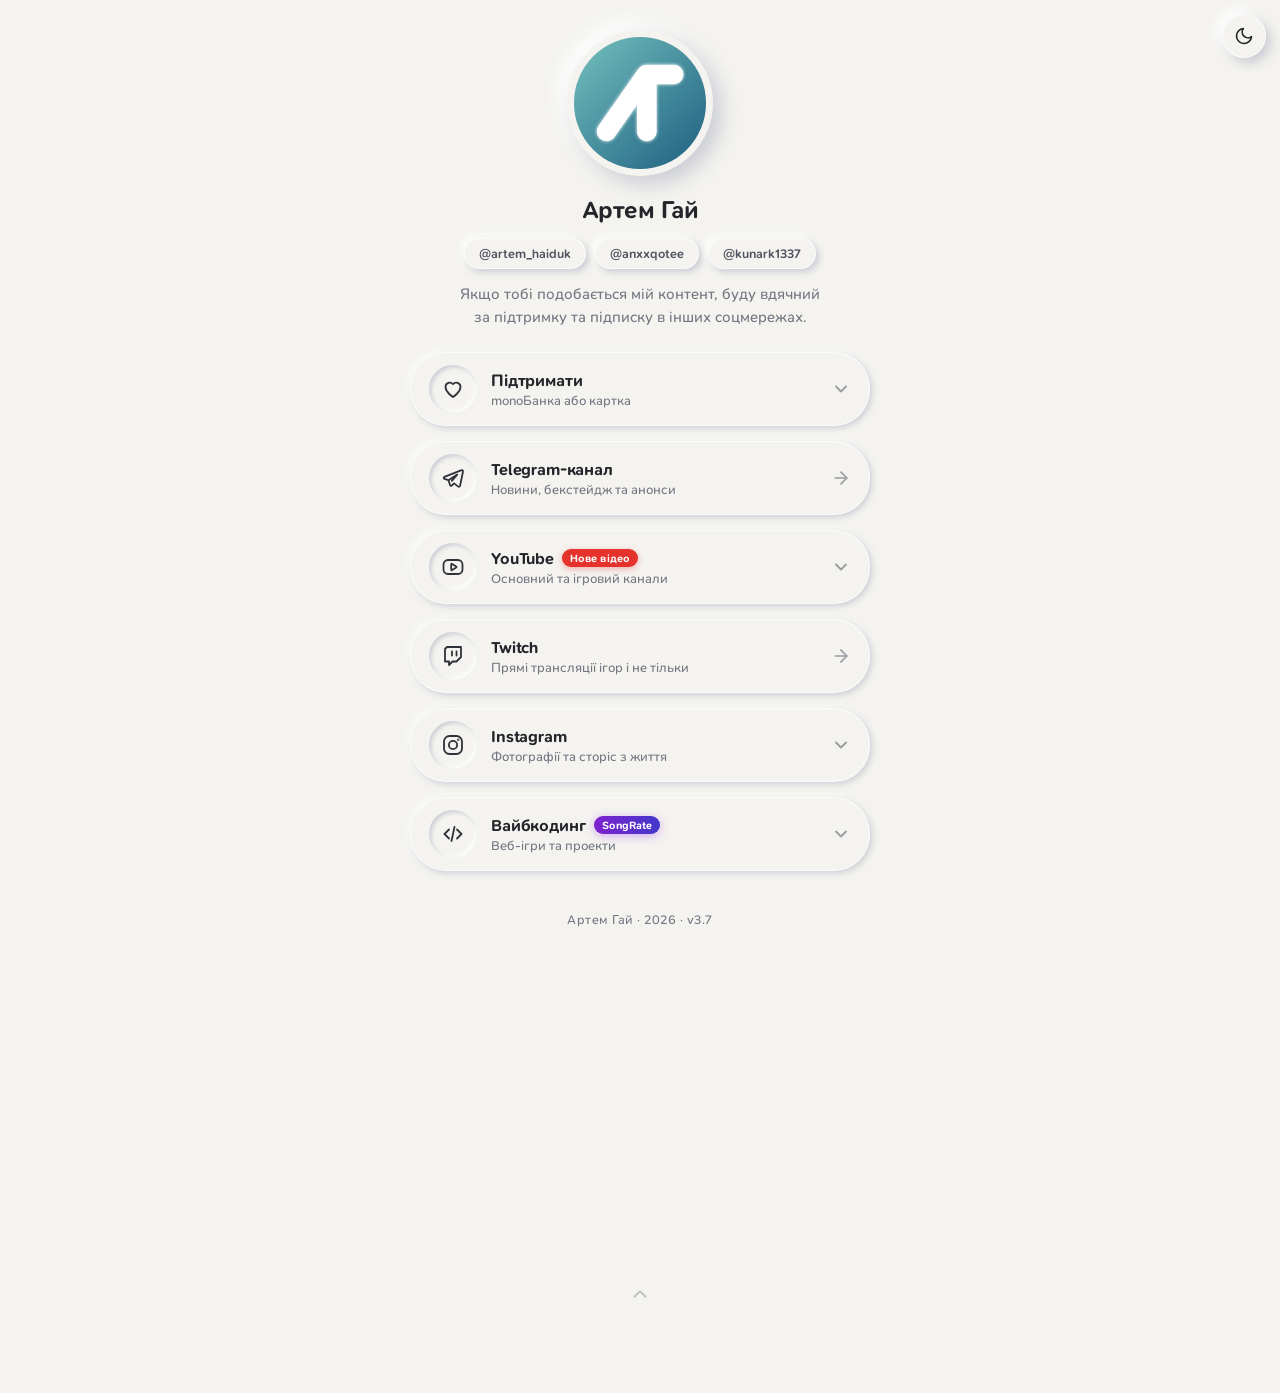
==== commit 62fcf2e6: "v3.7: HDR glow for the logo and the New video / SongRate pills (Ultra HDR images) Co-Authored-By: Cl" ====
--- a/index.html
+++ b/index.html
@@ -653,6 +653,26 @@
     :root[data-theme="dark"] .avatar-mark { filter: brightness(0.1); }
     :root[data-theme="aqua"] .avatar-bg { opacity: 0; }
 
+    /* HDR-білий шар у формі лого (маска з прозорого PNG): на HDR-екранах лого світиться.
+       У темній темі лого темне — шар прихований */
+    .avatar-hdr {
+      position: absolute;
+      inset: 0;
+      z-index: 3;
+      pointer-events: none;
+      background: #fff url('img/hdr/white.jpg') center / cover;
+      -webkit-mask: url('img/logo-trn.webp') center / 100% 100% no-repeat;
+      mask: url('img/logo-trn.webp') center / 100% 100% no-repeat;
+      opacity: 1;
+      transition: opacity 0.7s cubic-bezier(0.25, 1, 0.5, 1);
+    }
+
+    :root[data-theme="dark"] .avatar-hdr { opacity: 0; }
+
+    @media (prefers-color-scheme: dark) {
+      :root:not([data-theme]) .avatar-hdr { opacity: 0; }
+    }
+
     .avatar-placeholder-svg {
       width: 54px;
       height: 54px;
@@ -1171,6 +1191,9 @@
       padding: 4px 8px;
       border-radius: 10px;
       background-color: #e5322d;
+      /* Ultra HDR-картинка того ж кольору: на HDR-екранах плашка світиться яскравіше */
+      background-image: url('img/hdr/pill-red.jpg');
+      background-size: 100% 100%;
       color: #ffffff;
       letter-spacing: 0.01em;
       white-space: nowrap;
@@ -1210,8 +1233,7 @@
 
     /* Фіолетова плашка (SongRate) — градієнт, що переливається */
     .new-pill.is-purple {
-      background: linear-gradient(120deg, #7e22ce, #4338ca, #a21caf, #7e22ce);
-      background-size: 300% 100%;
+      background: #7e22ce url('img/hdr/pill-purple.jpg') 0 0 / 300% 100% repeat-x;   /* той самий градієнт, але HDR */
       box-shadow: 0 2px 10px rgba(168, 85, 247, 0.45);
       animation: purpleFlow 4s linear infinite, purpleGlow 2.6s var(--ease-soft) infinite;
     }
@@ -2358,6 +2380,7 @@
           class="avatar-img avatar-mark"
           onerror="if(this.dataset.f){this.onerror=null;this.style.display='none';document.getElementById('fallback-avatar').style.display='block';}else{this.dataset.f=1;this.src='img/logo-trn-sm.png';}"
         >
+        <span class="avatar-hdr" aria-hidden="true"></span>
         <svg id="fallback-avatar" class="avatar-placeholder-svg" style="display: none;" viewBox="0 0 24 24">
           <path d="M20 21v-2a4 4 0 0 0-4-4H8a4 4 0 0 0-4 4v2"></path>
           <circle cx="12" cy="7" r="4"></circle>
@@ -2461,7 +2484,7 @@
     const PAGE_DATA = {
       name: "Артем Гай",
       description: "Якщо тобі подобається мій контент, буду вдячний за підтримку та підписку в інших соцмережах.",
-      footer: "Артем Гай · 2026 · v3.6.9",
+      footer: "Артем Гай · 2026 · v3.7",
       // Картинка під градієнтом теми Aqua (прозорість 35%). Поклади файл за цим шляхом або вкажи null
       aquaBackgroundImage: "img/aqua-bg.webp",
       
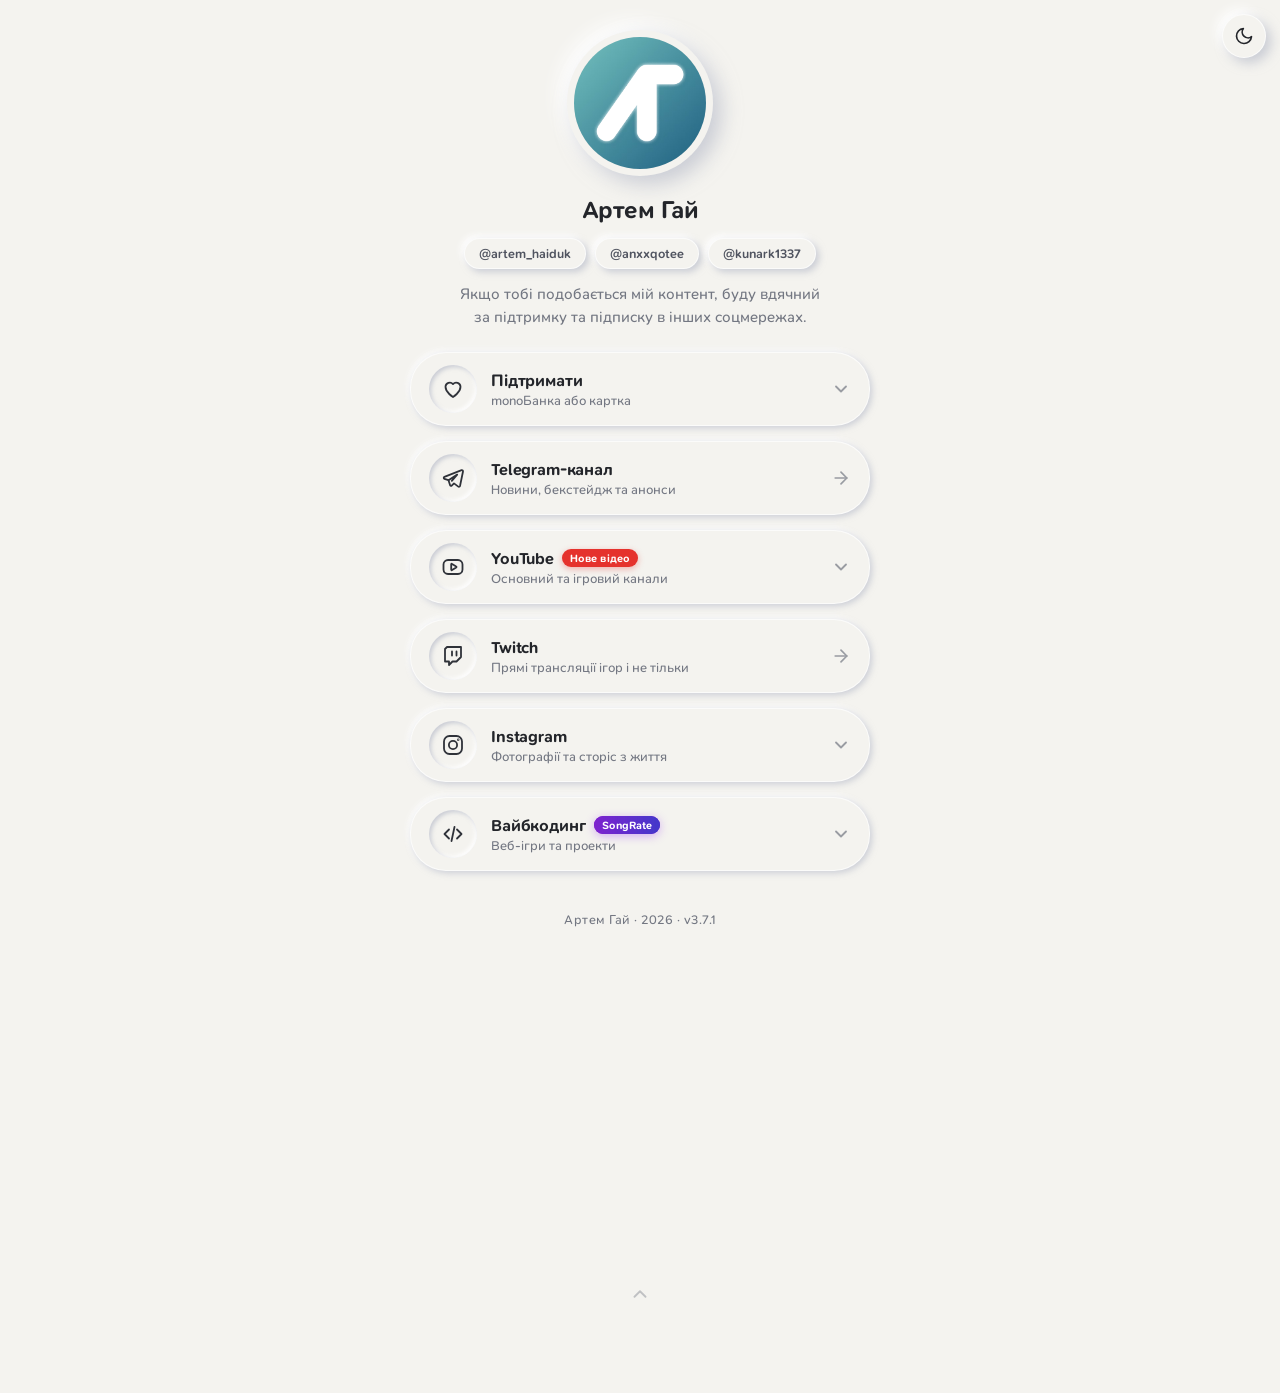
==== commit 503deaee: "v3.7.1: SongRate pill HDR layer animates via transform so HDR doesn't flicker Co-Authored-By: Claude" ====
--- a/index.html
+++ b/index.html
@@ -1233,9 +1233,35 @@
 
     /* Фіолетова плашка (SongRate) — градієнт, що переливається */
     .new-pill.is-purple {
-      background: #7e22ce url('img/hdr/pill-purple.jpg') 0 0 / 300% 100% repeat-x;   /* той самий градієнт, але HDR */
+      background: #7e22ce;
+      overflow: hidden;
+      isolation: isolate;
       box-shadow: 0 2px 10px rgba(168, 85, 247, 0.45);
-      animation: purpleFlow 4s linear infinite, purpleGlow 2.6s var(--ease-soft) infinite;
+      animation: purpleGlow 2.6s var(--ease-soft) infinite;
+    }
+
+    .link-title-row .new-pill.is-purple {
+      position: relative;
+    }
+
+    /* HDR-градієнт — окремий шар, який їде трансформацією (а не зсувом фону):
+       так браузер не "перемикає" HDR під час анімації */
+    .new-pill.is-purple::before {
+      content: "";
+      position: absolute;
+      top: 0;
+      bottom: 0;
+      left: 0;
+      width: 600%;
+      z-index: -1;
+      background: url('img/hdr/pill-purple.jpg') 0 0 / 50% 100% repeat-x;
+      animation: purpleSlide 4s linear infinite;
+      will-change: transform;
+    }
+
+    @keyframes purpleSlide {
+      from { transform: translate3d(0, 0, 0); }
+      to { transform: translate3d(-50%, 0, 0); }
     }
 
     @keyframes purpleFlow {
@@ -2484,7 +2510,7 @@
     const PAGE_DATA = {
       name: "Артем Гай",
       description: "Якщо тобі подобається мій контент, буду вдячний за підтримку та підписку в інших соцмережах.",
-      footer: "Артем Гай · 2026 · v3.7",
+      footer: "Артем Гай · 2026 · v3.7.1",
       // Картинка під градієнтом теми Aqua (прозорість 35%). Поклади файл за цим шляхом або вкажи null
       aquaBackgroundImage: "img/aqua-bg.webp",
       
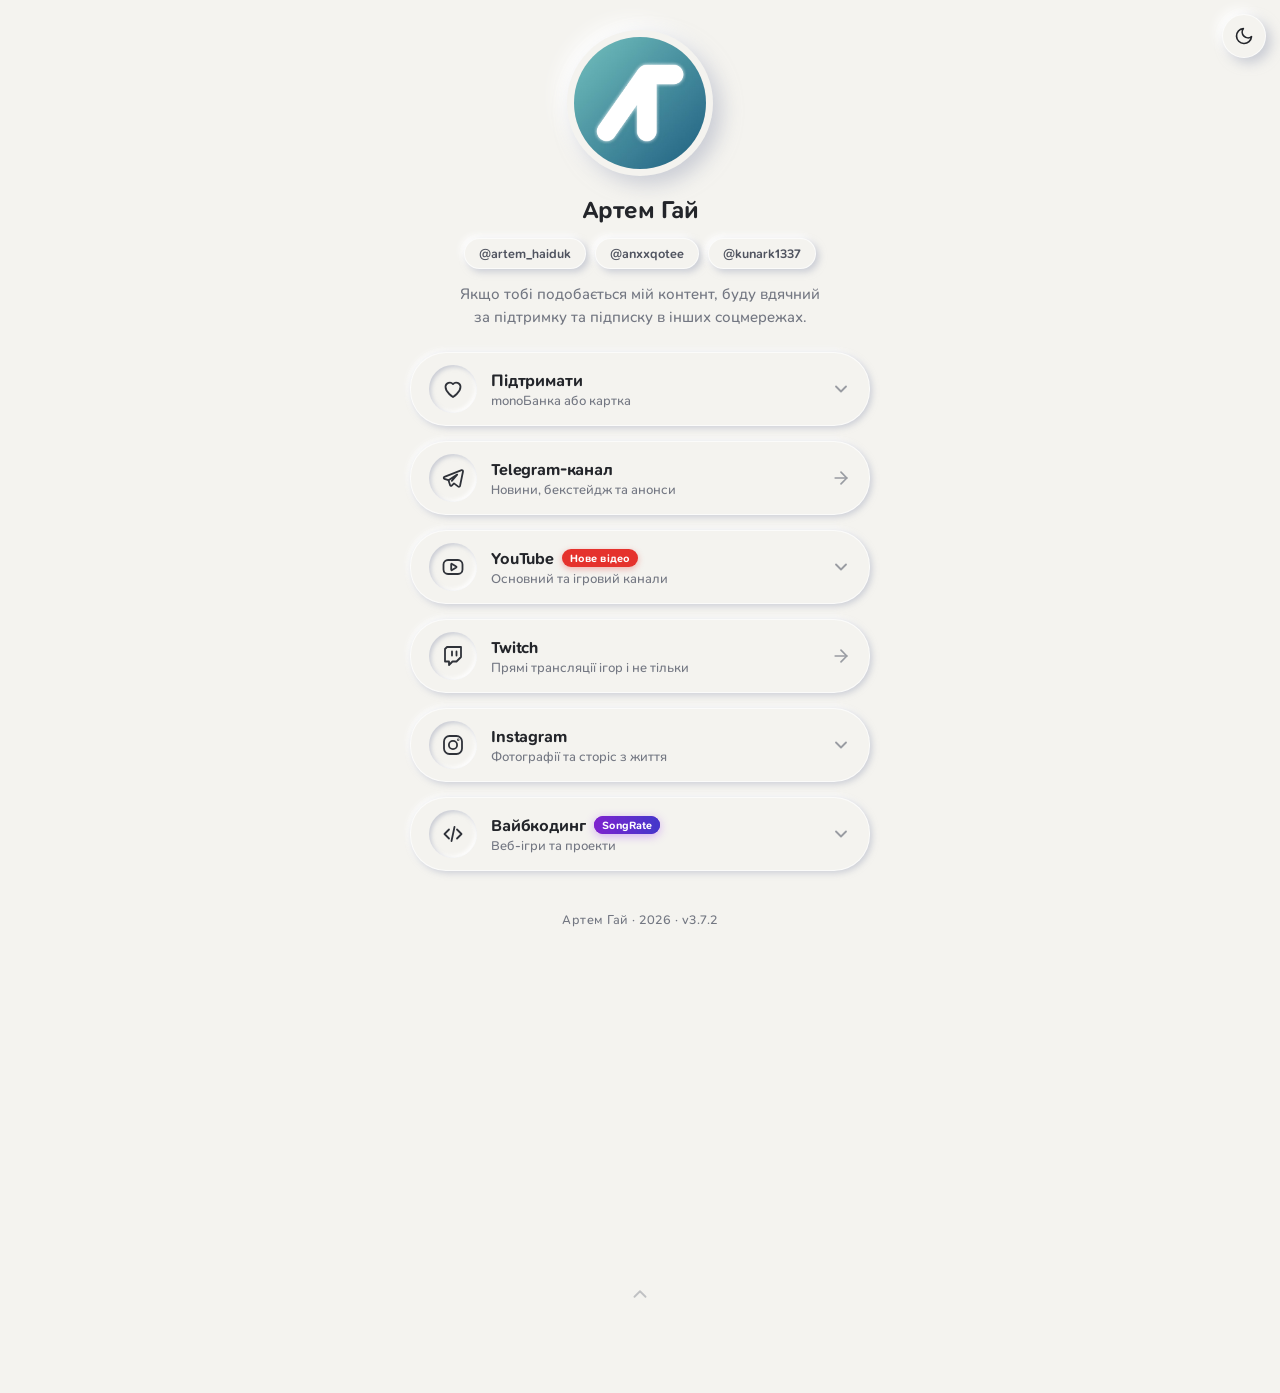
==== commit 9f51622a: "v3.7.2: Instagram HDR versions fade in over SDR previews instead of popping Co-Authored-By: Claude O" ====
--- a/index.html
+++ b/index.html
@@ -1439,6 +1439,17 @@
     .link-card.is-open .insta-preview-card:nth-child(3) { transition-delay: 0.18s; }
     .link-card.is-open .insta-preview-card:hover { transition-delay: 0s; }
 
+    .insta-hdr {
+      position: absolute;
+      inset: 0;
+      opacity: 0;
+      transition: opacity 0.9s cubic-bezier(0.4, 0, 0.2, 1), transform 0.9s var(--ease-smooth) !important;
+    }
+
+    .insta-hdr.is-shown {
+      opacity: 1;
+    }
+
     .insta-preview-img {
       width: 100%;
       height: 100%;
@@ -2510,7 +2521,7 @@
     const PAGE_DATA = {
       name: "Артем Гай",
       description: "Якщо тобі подобається мій контент, буду вдячний за підтримку та підписку в інших соцмережах.",
-      footer: "Артем Гай · 2026 · v3.7.1",
+      footer: "Артем Гай · 2026 · v3.7.2",
       // Картинка під градієнтом теми Aqua (прозорість 35%). Поклади файл за цим шляхом або вкажи null
       aquaBackgroundImage: "img/aqua-bg.webp",
       
@@ -2947,12 +2958,21 @@
       hdrReady.set(url, pr);
       return pr;
     }
+    // HDR-версія лягає поверх звичайної і плавно проявляється — яскравість наростає, а не "клацає"
     function swapToHdr(img) {
       if (!img.dataset.hdr) return;
-      (prepareHdr(img) || Promise.resolve(false)).then((ok) => {
-        if (!ok || !img.dataset.hdr) return;
-        img.src = img.dataset.hdr;
-        delete img.dataset.hdr;
+      const url = img.dataset.hdr;
+      delete img.dataset.hdr;
+      (prepareHdr({ dataset: { hdr: url } }) || Promise.resolve(false)).then((ok) => {
+        if (!ok) return;
+        const hdr = document.createElement('img');
+        hdr.className = 'insta-preview-img insta-hdr';
+        hdr.alt = '';
+        hdr.decoding = 'async';
+        if (img.style.objectPosition) hdr.style.objectPosition = img.style.objectPosition;
+        hdr.onload = () => requestAnimationFrame(() => requestAnimationFrame(() => hdr.classList.add('is-shown')));
+        hdr.src = url;
+        img.after(hdr);
       });
     }
     const whenIdle = (fn) => (window.requestIdleCallback ? requestIdleCallback(fn, { timeout: 4000 }) : setTimeout(fn, 1500));
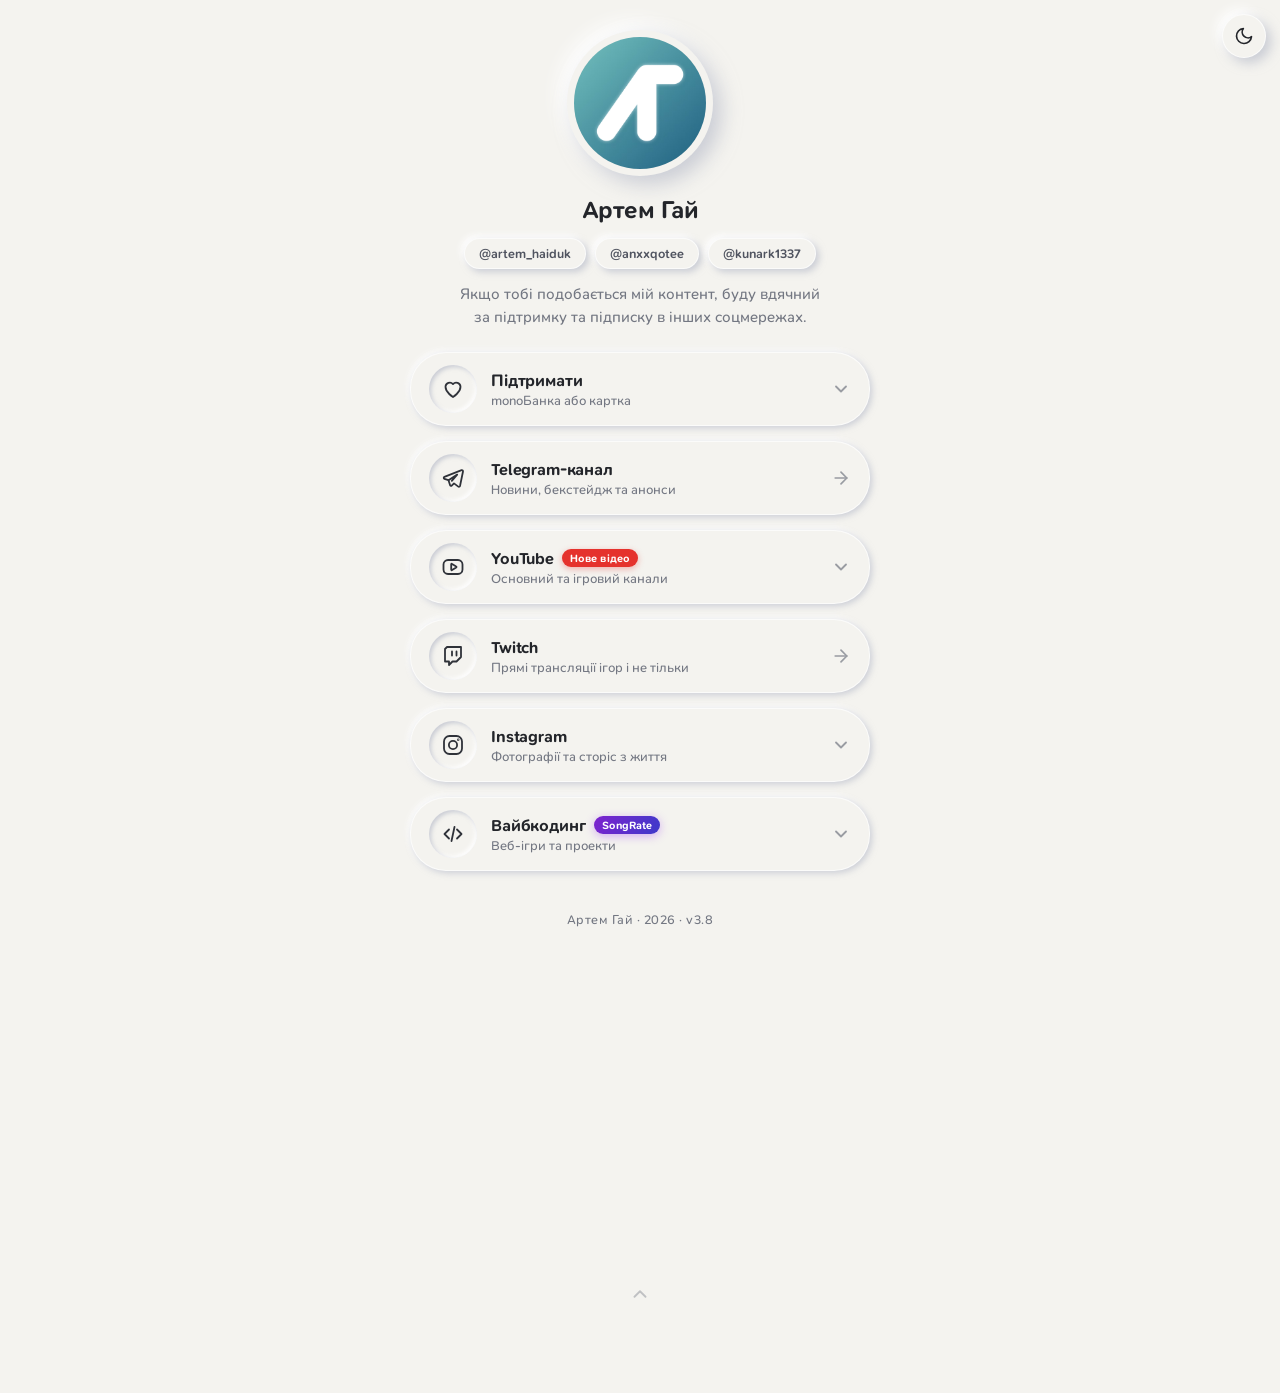
==== commit 474bf719: "v3.8: drop HDR (Instagram photos, logo, pills) back to light WebP; remove HDR test pages Co-Authored" ====
--- a/index.html
+++ b/index.html
@@ -653,26 +653,6 @@
     :root[data-theme="dark"] .avatar-mark { filter: brightness(0.1); }
     :root[data-theme="aqua"] .avatar-bg { opacity: 0; }
 
-    /* HDR-білий шар у формі лого (маска з прозорого PNG): на HDR-екранах лого світиться.
-       У темній темі лого темне — шар прихований */
-    .avatar-hdr {
-      position: absolute;
-      inset: 0;
-      z-index: 3;
-      pointer-events: none;
-      background: #fff url('img/hdr/white.jpg') center / cover;
-      -webkit-mask: url('img/logo-trn.webp') center / 100% 100% no-repeat;
-      mask: url('img/logo-trn.webp') center / 100% 100% no-repeat;
-      opacity: 1;
-      transition: opacity 0.7s cubic-bezier(0.25, 1, 0.5, 1);
-    }
-
-    :root[data-theme="dark"] .avatar-hdr { opacity: 0; }
-
-    @media (prefers-color-scheme: dark) {
-      :root:not([data-theme]) .avatar-hdr { opacity: 0; }
-    }
-
     .avatar-placeholder-svg {
       width: 54px;
       height: 54px;
@@ -1191,9 +1171,6 @@
       padding: 4px 8px;
       border-radius: 10px;
       background-color: #e5322d;
-      /* Ultra HDR-картинка того ж кольору: на HDR-екранах плашка світиться яскравіше */
-      background-image: url('img/hdr/pill-red.jpg');
-      background-size: 100% 100%;
       color: #ffffff;
       letter-spacing: 0.01em;
       white-space: nowrap;
@@ -1233,39 +1210,10 @@
 
     /* Фіолетова плашка (SongRate) — градієнт, що переливається */
     .new-pill.is-purple {
-      background: #7e22ce;
-      overflow: hidden;
-      isolation: isolate;
+      background: linear-gradient(120deg, #7e22ce, #4338ca, #a21caf, #7e22ce);
+      background-size: 300% 100%;
       box-shadow: 0 2px 10px rgba(168, 85, 247, 0.45);
-      animation: purpleGlow 2.6s var(--ease-soft) infinite;
-    }
-
-    .link-title-row .new-pill.is-purple {
-      position: relative;
-    }
-
-    /* HDR-градієнт — окремий шар, який їде трансформацією (а не зсувом фону):
-       так браузер не "перемикає" HDR під час анімації */
-    .new-pill.is-purple::before {
-      content: "";
-      position: absolute;
-      top: 0;
-      bottom: 0;
-      left: 0;
-      width: 600%;
-      z-index: -1;
-      background: url('img/hdr/pill-purple.jpg') 0 0 / 50% 100% repeat-x;
-      animation: purpleSlide 4s linear infinite;
-      will-change: transform;
-    }
-
-    @keyframes purpleSlide {
-      from { transform: translate3d(0, 0, 0); }
-      to { transform: translate3d(-50%, 0, 0); }
-    }
-
-    @keyframes purpleFlow {
-      to { background-position: 300% 0; }
+      animation: purpleFlow 4s linear infinite, purpleGlow 2.6s var(--ease-soft) infinite;
     }
 
     @keyframes purpleGlow {
@@ -1438,17 +1386,6 @@
     .link-card.is-open .insta-preview-card:nth-child(2) { transition-delay: 0.12s; }
     .link-card.is-open .insta-preview-card:nth-child(3) { transition-delay: 0.18s; }
     .link-card.is-open .insta-preview-card:hover { transition-delay: 0s; }
-
-    .insta-hdr {
-      position: absolute;
-      inset: 0;
-      opacity: 0;
-      transition: opacity 0.9s cubic-bezier(0.4, 0, 0.2, 1), transform 0.9s var(--ease-smooth) !important;
-    }
-
-    .insta-hdr.is-shown {
-      opacity: 1;
-    }
 
     .insta-preview-img {
       width: 100%;
@@ -2417,7 +2354,6 @@
           class="avatar-img avatar-mark"
           onerror="if(this.dataset.f){this.onerror=null;this.style.display='none';document.getElementById('fallback-avatar').style.display='block';}else{this.dataset.f=1;this.src='img/logo-trn-sm.png';}"
         >
-        <span class="avatar-hdr" aria-hidden="true"></span>
         <svg id="fallback-avatar" class="avatar-placeholder-svg" style="display: none;" viewBox="0 0 24 24">
           <path d="M20 21v-2a4 4 0 0 0-4-4H8a4 4 0 0 0-4 4v2"></path>
           <circle cx="12" cy="7" r="4"></circle>
@@ -2521,7 +2457,7 @@
     const PAGE_DATA = {
       name: "Артем Гай",
       description: "Якщо тобі подобається мій контент, буду вдячний за підтримку та підписку в інших соцмережах.",
-      footer: "Артем Гай · 2026 · v3.7.2",
+      footer: "Артем Гай · 2026 · v3.8",
       // Картинка під градієнтом теми Aqua (прозорість 35%). Поклади файл за цим шляхом або вкажи null
       aquaBackgroundImage: "img/aqua-bg.webp",
       
@@ -2602,7 +2538,7 @@
           icon: "img/twitch.svg"
         },
 
-        // 5. INSTAGRAM (з трьома HDR-прев'ю)
+        // 5. INSTAGRAM (з трьома прев'ю)
         {
           type: "instagram-gallery",
           title: "Instagram",
@@ -2610,22 +2546,17 @@
           icon: "img/instagram.svg",
           profileUrl: "https://instagram.com/anxxqotee999",
           photos: [
-            // preview — легка звичайна версія (показується під час анімації відкриття),
-            // image — Ultra HDR JPEG (підміняється, коли анімація скінчилась: на HDR-екранах світлі місця яскравіші)
             { 
-              preview: "img/instagram/post4-sdr.webp",
-              image: "img/instagram/post4-hdr.jpg", 
+              image: "img/instagram/post4.webp", 
               position: "50% 72%",
               url: "https://instagram.com/anxxqotee999" 
             },
             { 
-              preview: "img/instagram/post1-sdr.webp",
-              image: "img/instagram/post1-hdr.jpg", 
+              image: "img/instagram/post1.webp", 
               url: "https://instagram.com/anxxqotee999" 
             },
             { 
-              preview: "img/instagram/post2-sdr.webp",
-              image: "img/instagram/post2-hdr.jpg", 
+              image: "img/instagram/post2.webp", 
               url: "https://instagram.com/anxxqotee999" 
             }
           ]
@@ -2937,51 +2868,8 @@
       const tray = card.querySelector('.inner-tray');
       // Закритий блок не повинен ловити фокус клавіатури
       if (tray) tray.inert = !open;
-      // HDR-фото підміняємо лише ПІСЛЯ анімації відкриття — щоб вона не підвисала
-      if (open) {
-        const imgs = card.querySelectorAll('img[data-hdr]');
-        if (imgs.length) {
-          clearTimeout(card.__hdrTimer);
-          card.__hdrTimer = setTimeout(() => imgs.forEach(swapToHdr), 900);
-        }
-      }
-    }
-
-    // Заздалегідь (у вільний час після завантаження) вантажимо й декодуємо і звичайні, і HDR-версії фото
-    const hdrReady = new Map();
-    // Важливо: HDR-файл лише ЗАВАНТАЖУЄМО в кеш, але не декодуємо окремо — інакше браузер
-    // декодує його як звичайну SDR-картинку й потім показує саме її, без HDR
-    function prepareHdr(img) {
-      const url = img.dataset.hdr;
-      if (!url || hdrReady.has(url)) return hdrReady.get(url);
-      const pr = fetch(url, { cache: 'force-cache' }).then((r) => r.ok, () => false);
-      hdrReady.set(url, pr);
-      return pr;
-    }
-    // HDR-версія лягає поверх звичайної і плавно проявляється — яскравість наростає, а не "клацає"
-    function swapToHdr(img) {
-      if (!img.dataset.hdr) return;
-      const url = img.dataset.hdr;
-      delete img.dataset.hdr;
-      (prepareHdr({ dataset: { hdr: url } }) || Promise.resolve(false)).then((ok) => {
-        if (!ok) return;
-        const hdr = document.createElement('img');
-        hdr.className = 'insta-preview-img insta-hdr';
-        hdr.alt = '';
-        hdr.decoding = 'async';
-        if (img.style.objectPosition) hdr.style.objectPosition = img.style.objectPosition;
-        hdr.onload = () => requestAnimationFrame(() => requestAnimationFrame(() => hdr.classList.add('is-shown')));
-        hdr.src = url;
-        img.after(hdr);
-      });
-    }
-    const whenIdle = (fn) => (window.requestIdleCallback ? requestIdleCallback(fn, { timeout: 4000 }) : setTimeout(fn, 1500));
-    window.addEventListener('load', () => whenIdle(() => {
-      document.querySelectorAll('.insta-preview-img').forEach((img) => {
-        if (img.decode) img.decode().catch(() => {});   // легкі SDR-прев'ю — декодуємо наперед
-        prepareHdr(img);
-      });
-    }));
+    }
+
 
     function initExpandableCard(card) {
       const row = card.querySelector('.link-main-row');
@@ -3027,7 +2915,7 @@
         btn.photos.forEach(p => {
           photosHTML += `
             <a href="${p.url}" target="_blank" rel="noopener noreferrer" class="insta-preview-card">
-              <img src="${p.preview || p.image}"${p.preview ? ` data-hdr="${p.image}"` : ''} alt="Instagram Post" class="insta-preview-img" decoding="async"${p.position ? ` style="object-position:${p.position}"` : ''} onerror="this.onerror=null; this.style.visibility='hidden';">
+              <img src="${p.image}" alt="Instagram Post" class="insta-preview-img" loading="lazy" decoding="async"${p.position ? ` style="object-position:${p.position}"` : ''} onerror="this.onerror=null; this.style.visibility='hidden';">
             </a>
           `;
         });
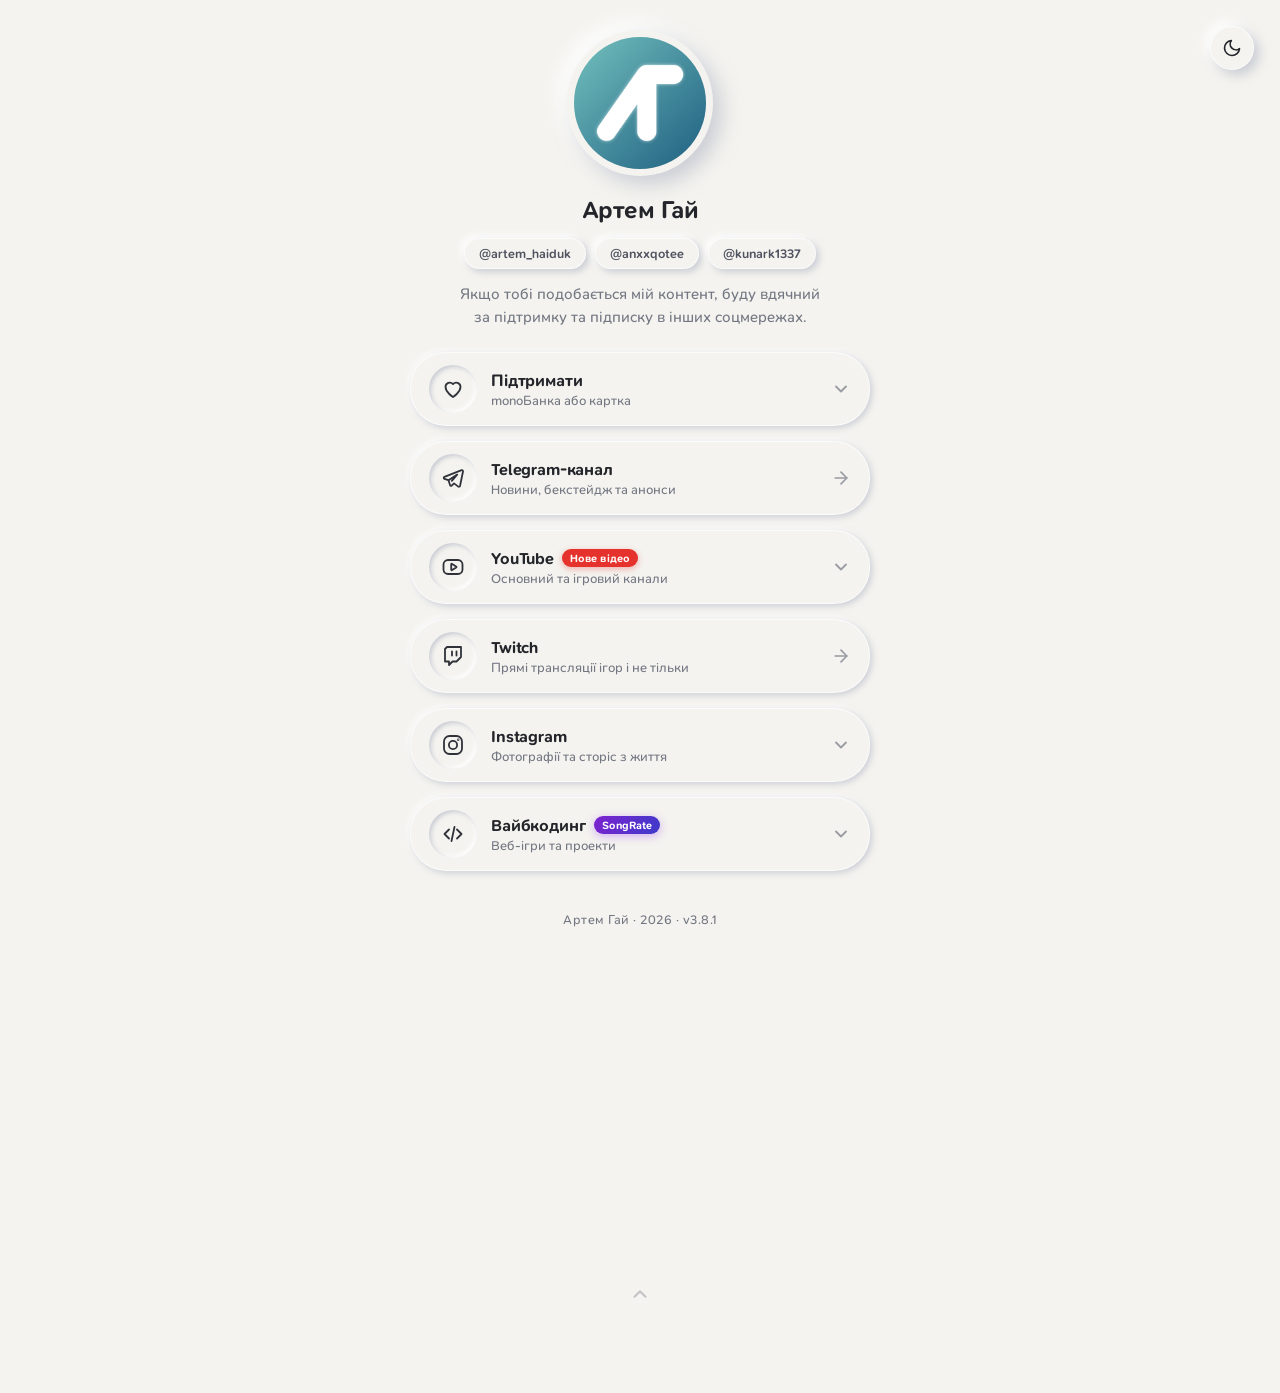
==== commit ddfecf69: "v3.8.1: theme toggle stays put during disco; desktop toggle/close moved 26px from edges Co-Authored-" ====
--- a/index.html
+++ b/index.html
@@ -565,10 +565,14 @@
     @media (hover: hover) and (pointer: fine) {
       .theme-toggle {
         position: fixed;
-        top: calc(14px + env(safe-area-inset-top, 0px));
-        right: 14px;
+        top: calc(26px + env(safe-area-inset-top, 0px));
+        right: 26px;
         width: 44px;
         height: 44px;
+      }
+      .easter-overlay .egg-close {
+        top: calc(26px + env(safe-area-inset-top, 0px));
+        right: 26px;
       }
     }
 
@@ -1865,7 +1869,8 @@
     }
 
     /* Фільтр не на body: інакше "приклеєні" до екрана фон і фото Aqua починають їздити разом зі сторінкою */
-    :root:not([data-theme="aqua"]) body.is-disco #mainContainer,   /* в Aqua фільтр на вмісті вимкнув би скло */
+    :root:not([data-theme="aqua"]) body.is-disco #mainContainer > :not(.theme-toggle),   /* в Aqua фільтр на вмісті вимкнув би скло */
+    body.is-disco .theme-toggle,   /* кнопка теми фарбується сама: фільтр на предку "відклеює" її від кута екрана */
     body.is-disco::before,
     body.is-disco .aqua-bg-image {
       animation: discoBg 1.2s linear infinite;
@@ -2457,7 +2462,7 @@
     const PAGE_DATA = {
       name: "Артем Гай",
       description: "Якщо тобі подобається мій контент, буду вдячний за підтримку та підписку в інших соцмережах.",
-      footer: "Артем Гай · 2026 · v3.8",
+      footer: "Артем Гай · 2026 · v3.8.1",
       // Картинка під градієнтом теми Aqua (прозорість 35%). Поклади файл за цим шляхом або вкажи null
       aquaBackgroundImage: "img/aqua-bg.webp",
       
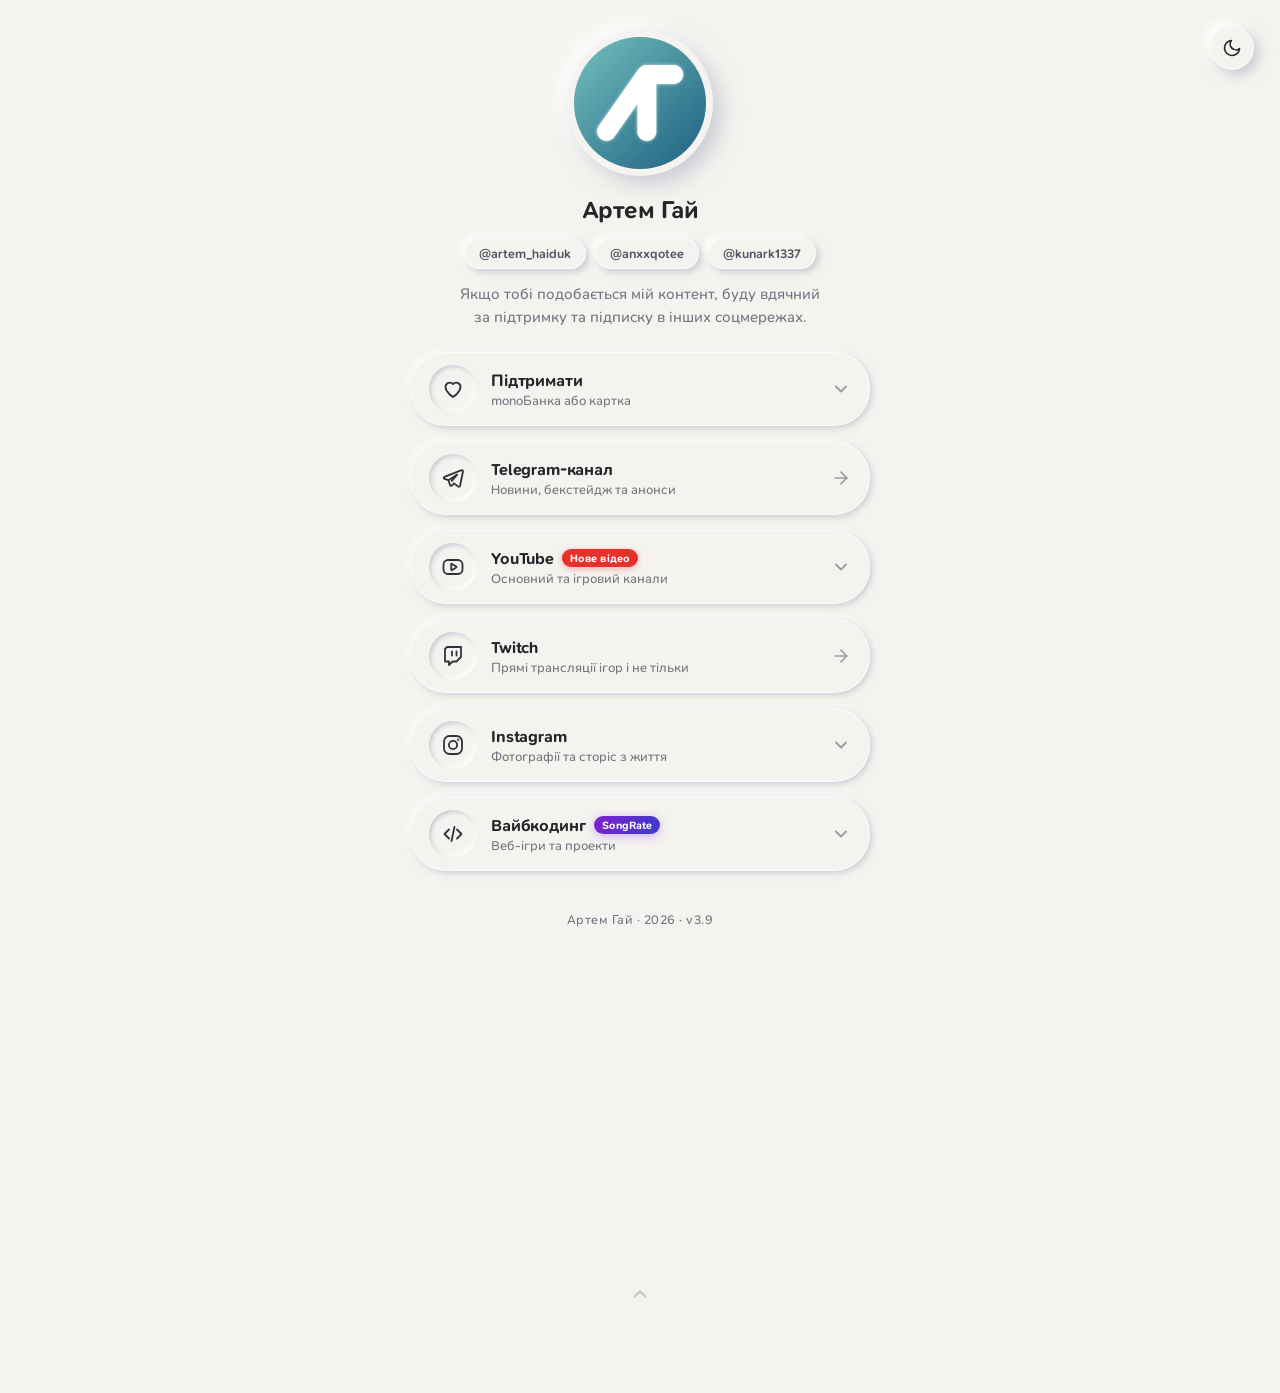
==== commit 93ccdd56: "v3.9: 3D iPhone — back glass cracks, side-aware damage, crumpled corners Co-Authored-By: Claude Opus" ====
--- a/index.html
+++ b/index.html
@@ -2462,7 +2462,7 @@
     const PAGE_DATA = {
       name: "Артем Гай",
       description: "Якщо тобі подобається мій контент, буду вдячний за підтримку та підписку в інших соцмережах.",
-      footer: "Артем Гай · 2026 · v3.8.1",
+      footer: "Артем Гай · 2026 · v3.9",
       // Картинка під градієнтом теми Aqua (прозорість 35%). Поклади файл за цим шляхом або вкажи null
       aquaBackgroundImage: "img/aqua-bg.webp",
       
@@ -5548,6 +5548,6 @@
     }
   </script>
   <!-- 3D-режим пасхалки (модель телефона) -->
-  <script src="js/egg3d.js?v=20261127a"></script>
+  <script src="js/egg3d.js?v=20261127b"></script>
 </body>
 </html>
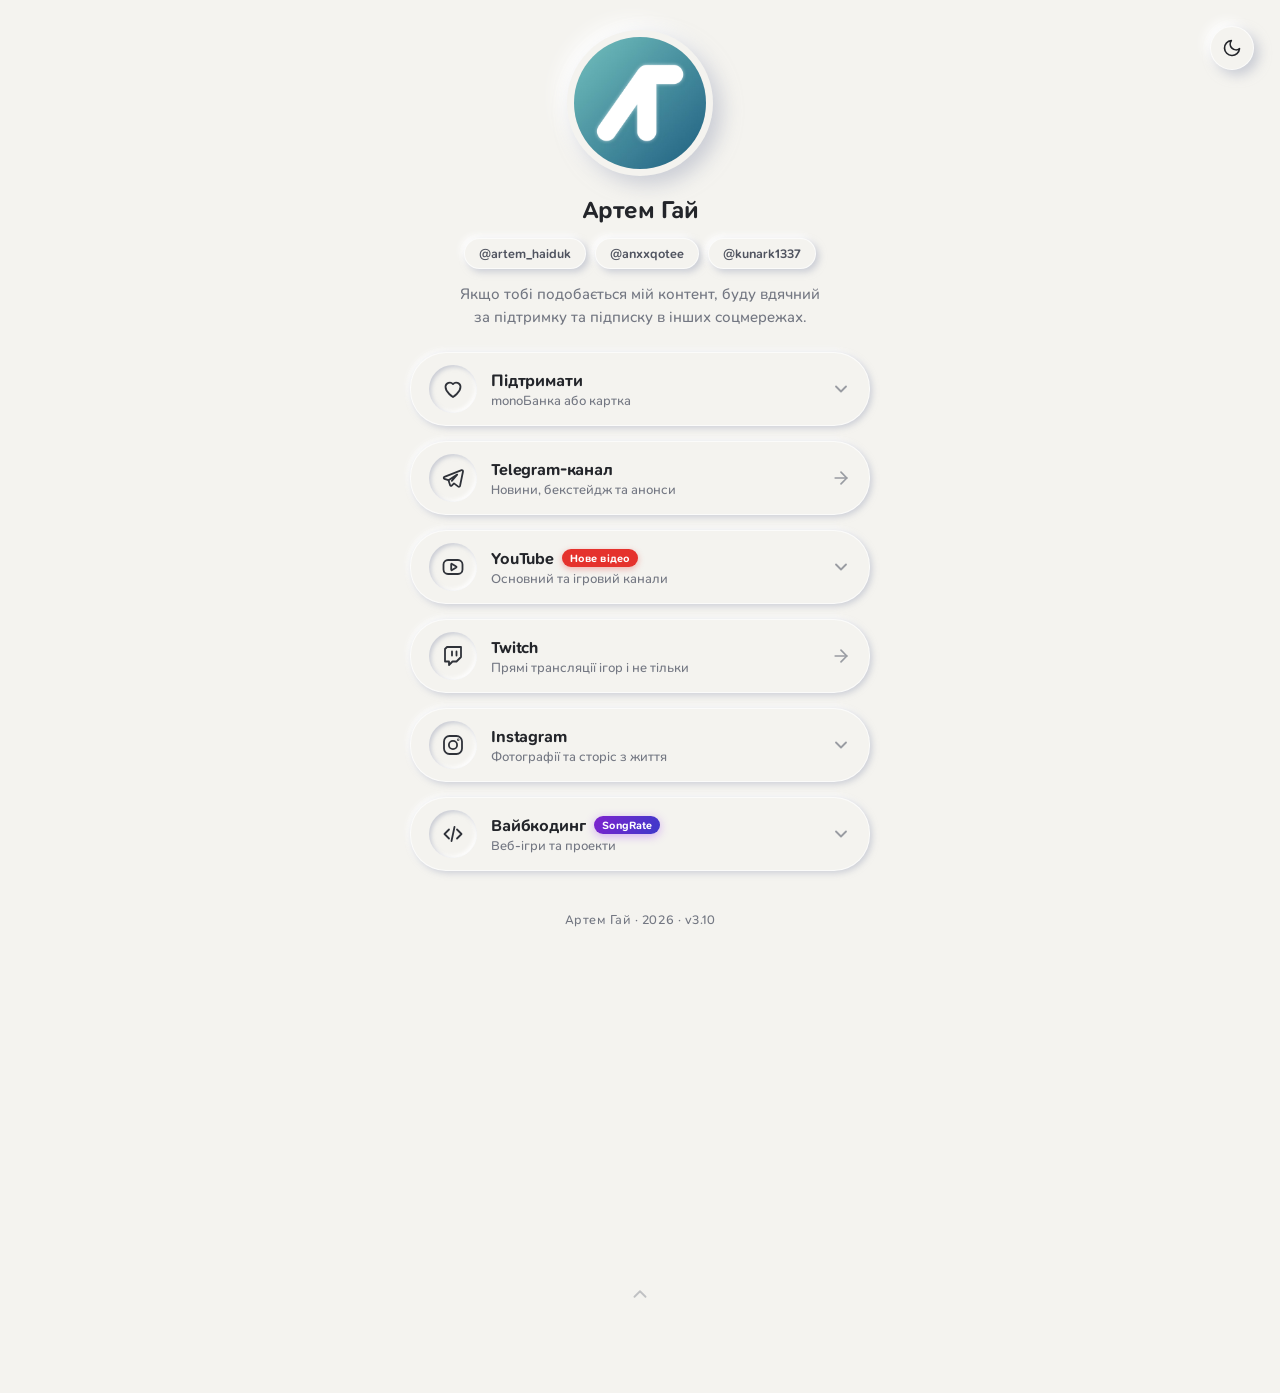
==== commit b65f9a99: "v3.10: iPhone 17 Pro model, picture stretched over the whole screen, fix grabbing in the lower part " ====
--- a/index.html
+++ b/index.html
@@ -1623,8 +1623,10 @@
     .egg3d-canvas {
       position: fixed;
       inset: 0;
-      width: 100vw;
-      height: 100vh;
+      /* Рівно видима частина екрана (100vh на телефоні більше за неї — сцена розтягувалась,
+         і дотики внизу "промахувались" повз телефон) */
+      width: 100%;
+      height: 100%;
       z-index: 1;
       opacity: 0;
       visibility: hidden;
@@ -2462,7 +2464,7 @@
     const PAGE_DATA = {
       name: "Артем Гай",
       description: "Якщо тобі подобається мій контент, буду вдячний за підтримку та підписку в інших соцмережах.",
-      footer: "Артем Гай · 2026 · v3.9",
+      footer: "Артем Гай · 2026 · v3.10",
       // Картинка під градієнтом теми Aqua (прозорість 35%). Поклади файл за цим шляхом або вкажи null
       aquaBackgroundImage: "img/aqua-bg.webp",
       
@@ -5548,6 +5550,6 @@
     }
   </script>
   <!-- 3D-режим пасхалки (модель телефона) -->
-  <script src="js/egg3d.js?v=20261127b"></script>
+  <script src="js/egg3d.js?v=20261128b"></script>
 </body>
 </html>
